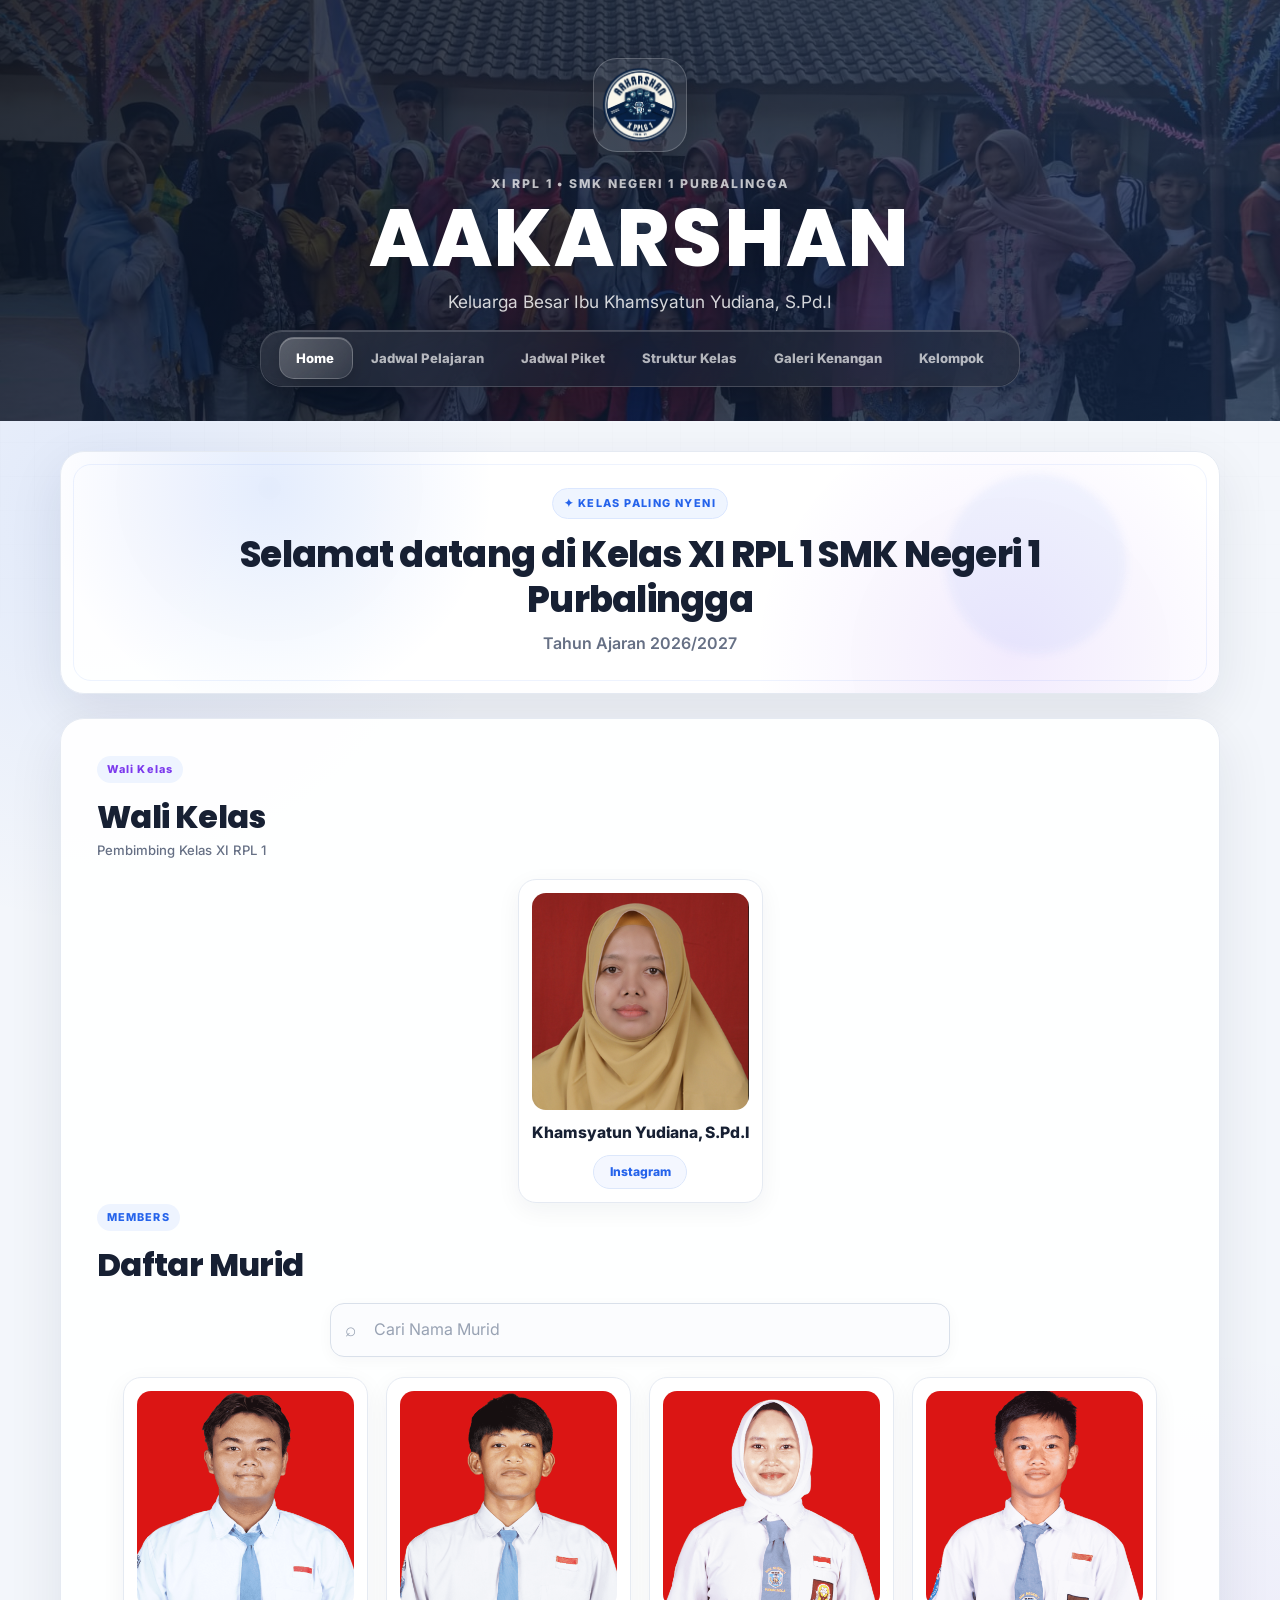
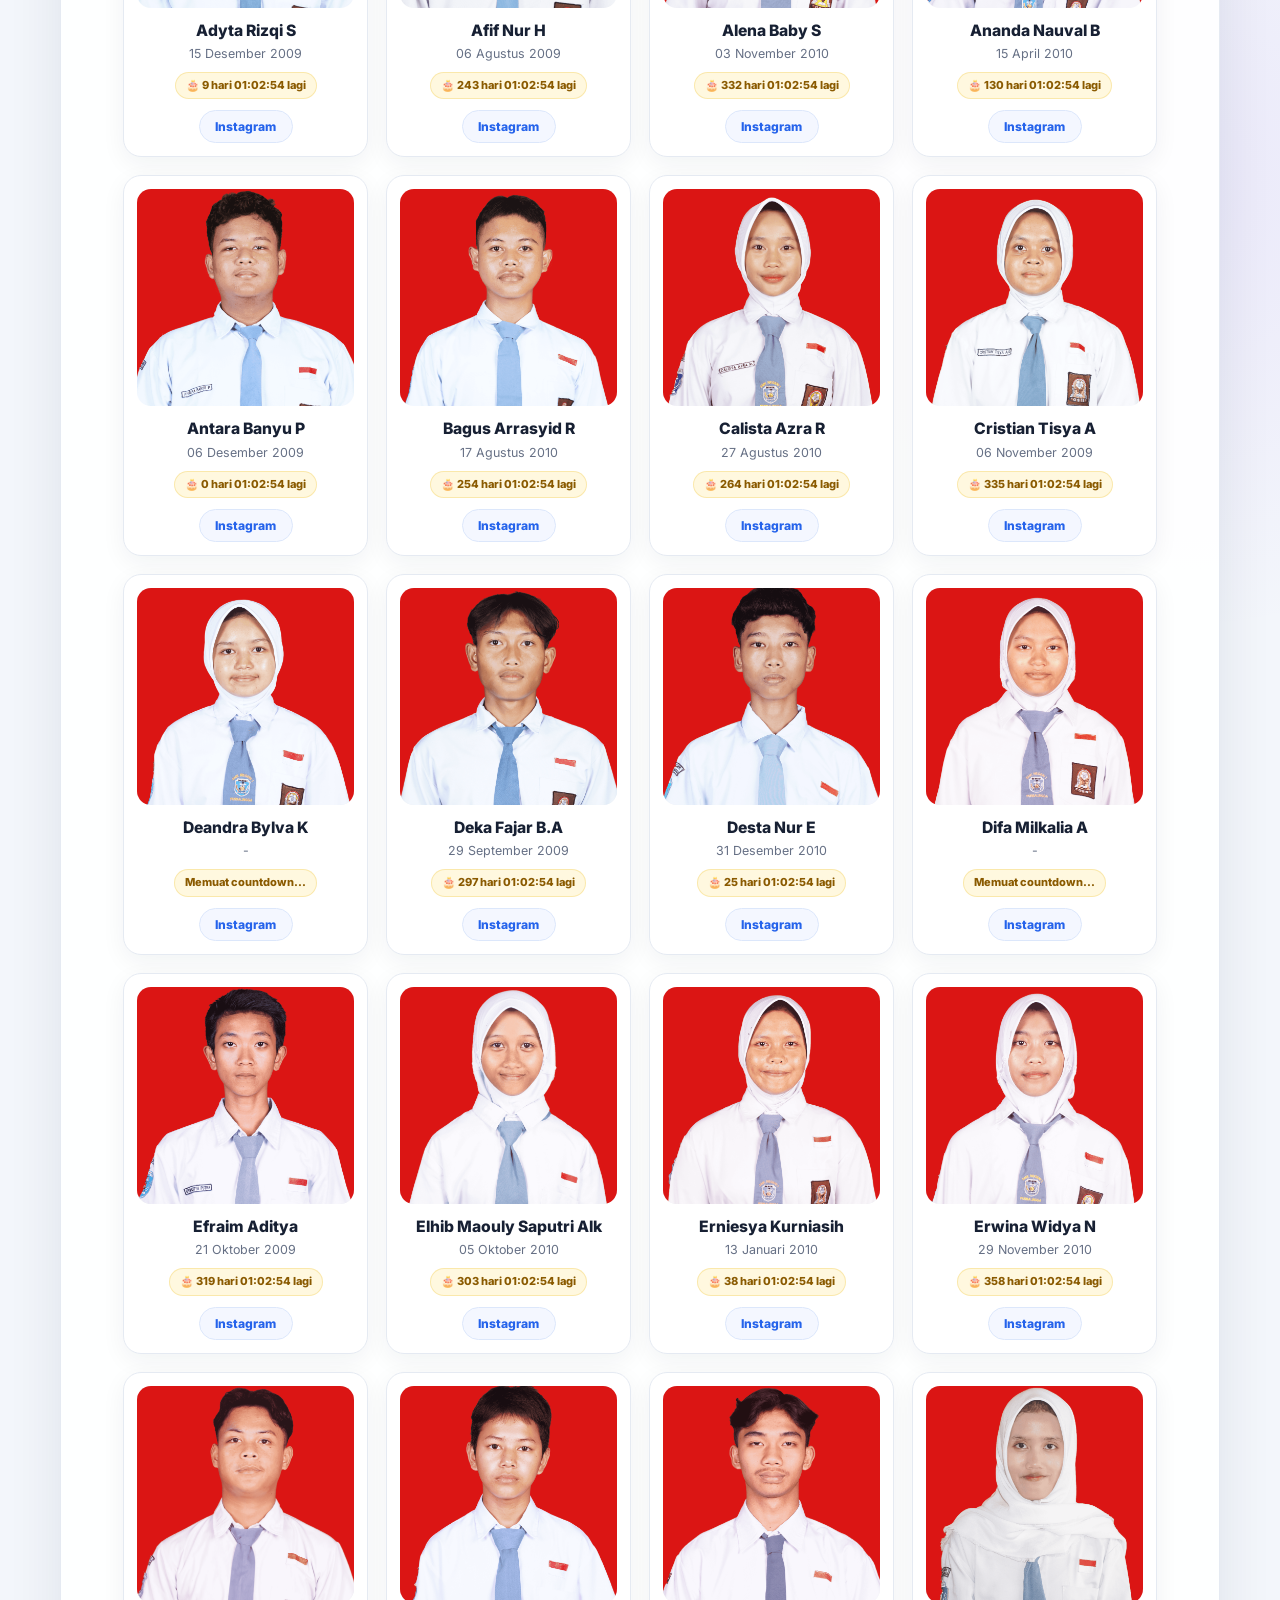
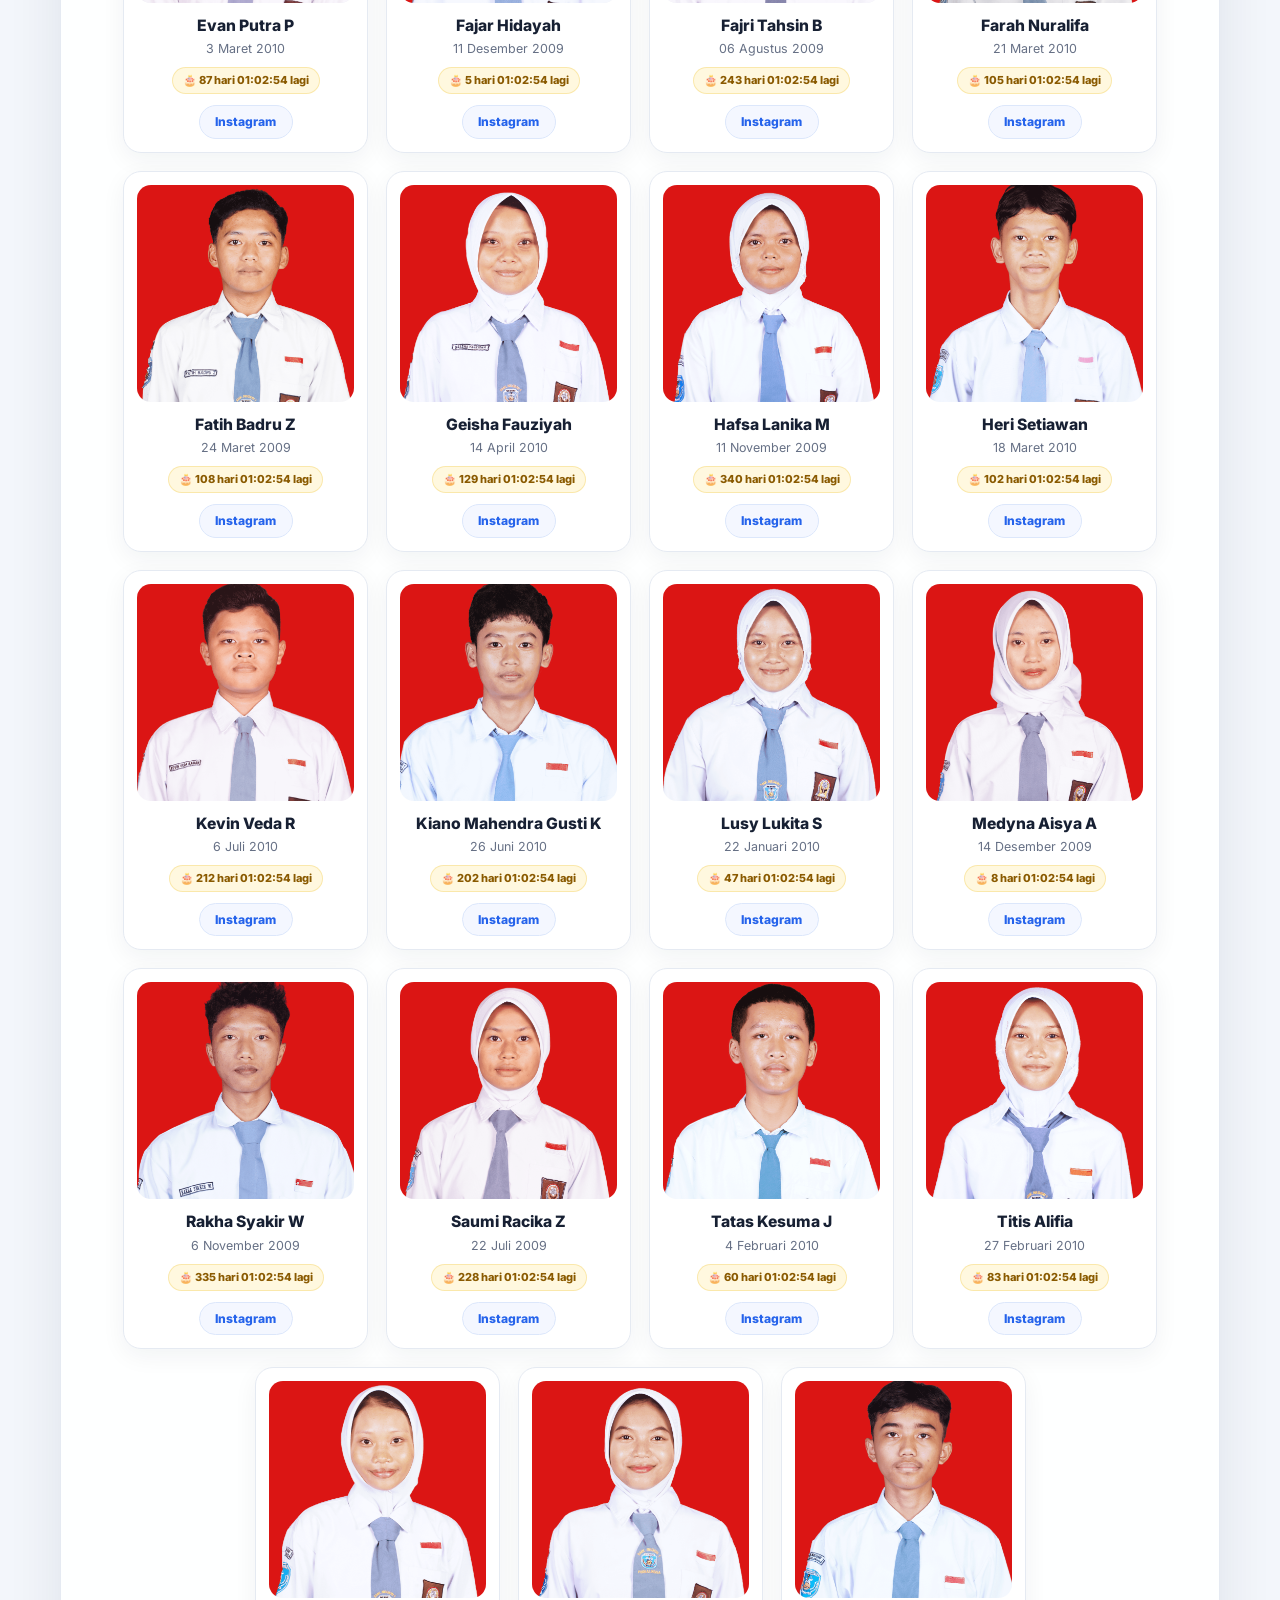
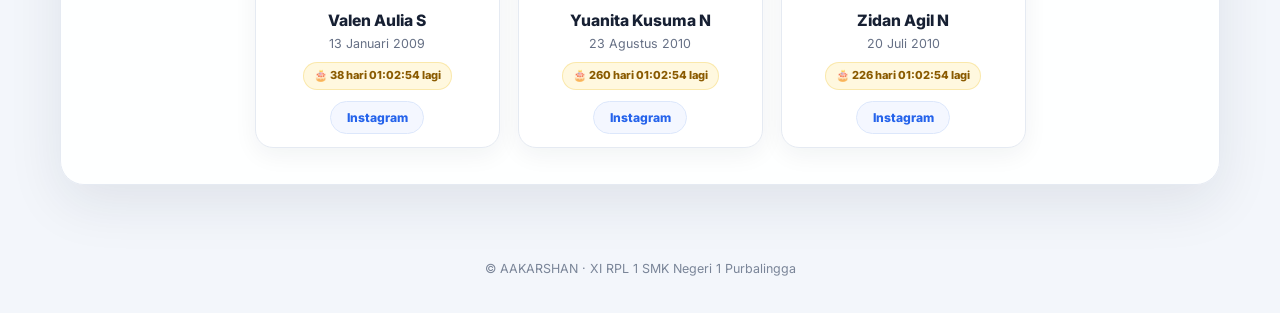
==== index.html @ cda0ee35 "fix bug + foto wali" ====
<!DOCTYPE html>
<html lang="id">

<head>
  <meta charset="UTF-8">
  <meta name="viewport" content="width=device-width, initial-scale=1.0">

  <title>Keluarga Besar — AAKARSHAN XI RPL 1</title>

  <link rel="icon" type="image/png" href="images/pplg1.png">

  <link rel="preconnect" href="https://fonts.googleapis.com">
  <link rel="preconnect" href="https://fonts.gstatic.com" crossorigin>

  <link
    href="https://fonts.googleapis.com/css2?family=Poppins:wght@600;700;800&family=Inter:wght@400;500;600;700&display=swap"
    rel="stylesheet">

  <link rel="stylesheet" href="style.css">
</head>


<body>

  <!-- =====================================================
       HERO
  ====================================================== -->

  <header class="hero">

    <img
      src="images/pplg1.png"
      alt="Logo Kelas"
      class="hero-logo"
    >

    <p class="eyebrow">
      XI RPL 1 • SMK Negeri 1 Purbalingga
    </p>

    <h1 class="hero-title">
      AAKARSHAN
    </h1>

    <p class="hero-headline">
      Keluarga Besar Ibu Khamsyatun Yudiana, S.Pd.I
    </p>


    <!-- NAVBAR -->

    <nav class="navbar" aria-label="Navigasi utama">

      <ul>

        <li>
          <a class="active" href="index.html">
            Home
          </a>
        </li>

        <li>
          <a href="jadwal.html">
            Jadwal Pelajaran
          </a>
        </li>

        <li>
          <a href="piket.html">
            Jadwal Piket
          </a>
        </li>

        <li>
          <a href="struktur.html">
            Struktur Kelas
          </a>
        </li>

        <li>
          <a href="galeri.html">
            Galeri Kenangan
          </a>
        </li>

        <li>
          <a href="kelompok.html">Kelompok</a>
        </li>

      </ul>

    </nav>

  </header>



  <!-- =====================================================
       MAIN
  ====================================================== -->

  <main>


    <!-- ===================================================
         HOME
    ==================================================== -->

    <section
      class="box home-box"
      id="Home"
    >

      <div
        class="home-glow"
        aria-hidden="true"
      ></div>

      <div class="home-content">

        <span class="home-kicker">
          ✦ KELAS PALING NYENI
        </span>

        <h2>
          Selamat datang di Kelas XI RPL 1
          SMK Negeri 1 Purbalingga
        </h2>

        <p>
          Tahun Ajaran 2026/2027
        </p>

      </div>

    </section>

    <section
      class="birthday-box"
      id="BirthdayNotification"
      aria-live="polite"
      hidden
    >

      <div
        class="birthday-icon"
        aria-hidden="true"
      >
        🎂
      </div>

      <div class="birthday-content">

        <span class="birthday-kicker">
          HARI INI ADA YANG ULANG TAHUN
        </span>

        <h2 id="birthdayTitle">
          Selamat Ulang Tahun!
        </h2>

        <p id="birthdayMessage"></p>

      </div>

      <div
        class="birthday-cards"
        id="birthdayCards"
      ></div>

    </section>

    <section
      class="box"
      id="Member"
    >


      <!-- WALI KELAS -->

      <span class="section-tag accent-purple">
        Wali Kelas
      </span>

      <div class="wali-heading">

        <h2>
          Wali Kelas
        </h2>

        <span class="wali-caption">
          Pembimbing Kelas XI RPL 1
        </span>

      </div>


      <div class="card-container">

        <div class="card">

          <img
            alt="Wali Kelas"
            src="images/buatun2.png"
          >

          <h3>
            Khamsyatun Yudiana, S.Pd.I
          </h3>

          <a
            href="https://instagram.com/restu_afriwh"
            target="_blank"
          >
            Instagram
          </a>

        </div>

      </div>

      <div class="students-heading">

        <span class="section-tag accent-blue">
          MEMBERS
        </span>

        <h2>
          Daftar Murid
        </h2>

      </div>

      <div class="search-box">

        <input
          id="searchInput"
          onkeyup="searchSiswa()"
          placeholder="Cari Nama Murid"
          type="text"
        >

      </div>

      <div class="card-container">


        <div class="card">

          <img
            alt="Adyta"
            src="images/adit.png"
          >

          <h3>
            Adyta Rizqi S
          </h3>

          <p>
            15 Desember 2009
          </p>

          <div
            class="birthday-countdown"
            data-birthday="15 Desember 2009"
          >
            Memuat countdown...
          </div>

          <a
            href="https://instagram.com/dit_zx7"
            target="_blank"
          >
            Instagram
          </a>

        </div>



        <!-- DATA MURID LAINNYA -->

        <div class="card">

          <img
            alt="Afif"
            src="images/afif.png"
          >

          <h3>
            Afif Nur H
          </h3>

          <p>
            06 Agustus 2009
          </p>

          <div
            class="birthday-countdown"
            data-birthday="06 Agustus 2009"
          >
            Memuat countdown...
          </div>

          <a
            href="https://instagram.com/susukocokrasaacokelatt_"
            target="_blank"
          >
            Instagram
          </a>

        </div>



        <div class="card">

          <img
            alt="Alena"
            src="images/alena.png"
          >

          <h3>
            Alena Baby S
          </h3>

          <p>
            03 November 2010
          </p>

          <div
            class="birthday-countdown"
            data-birthday="03 November 2010"
          >
            Memuat countdown...
          </div>

          <a
            href="https://www.instagram.com/alenays__"
            target="_blank"
          >
            Instagram
          </a>

        </div>



        <div class="card">

          <img
            alt="Naufal"
            src="images/ananda.png"
          >

          <h3>
            Ananda Nauval B
          </h3>

          <p>
            15 April 2010
          </p>

          <div
            class="birthday-countdown"
            data-birthday="15 April 2010"
          >
            Memuat countdown...
          </div>

          <a
            href="https://www.instagram.com/defghi_qn"
            target="_blank"
          >
            Instagram
          </a>

        </div>



        <div class="card">

          <img
            alt="Antara"
            src="images/antara.png"
          >

          <h3>
            Antara Banyu P
          </h3>

          <p>
            06 Desember 2009
          </p>

          <div
            class="birthday-countdown"
            data-birthday="06 Desember 2009"
          >
            Memuat countdown...
          </div>

          <a
            href="https://instagram.com/cksqeu"
            target="_blank"
          >
            Instagram
          </a>

        </div>



        <div class="card">

          <img
            alt="Bagus"
            src="images/bagus.png"
          >

          <h3>
            Bagus Arrasyid R
          </h3>

          <p>
            17 Agustus 2010
          </p>

          <div
            class="birthday-countdown"
            data-birthday="17 Agustus 2010"
          >
            Memuat countdown...
          </div>

          <a
            href="https://instagram.com/rdva_yx"
            target="_blank"
          >
            Instagram
          </a>

        </div>



        <div class="card">

          <img
            alt="Calista"
            src="images/calista.png"
          >

          <h3>
            Calista Azra R
          </h3>

          <p>
            27 Agustus 2010
          </p>

          <div
            class="birthday-countdown"
            data-birthday="27 Agustus 2010"
          >
            Memuat countdown...
          </div>

          <a
            href="https://instagram.com/clszraa"
            target="_blank"
          >
            Instagram
          </a>

        </div>



        <div class="card">

          <img
            alt="Tisya"
            src="images/tisya.png"
          >

          <h3>
            Cristian Tisya A
          </h3>

          <p>
            06 November 2009
          </p>

          <div
            class="birthday-countdown"
            data-birthday="06 November 2009"
          >
            Memuat countdown...
          </div>

          <a
            href="https://instagram.com/cristiantisyaandriani"
            target="_blank"
          >
            Instagram
          </a>

        </div>



        <div class="card">

          <img
            alt="Bylva"
            src="images/bylva.png"
          >

          <h3>
            Deandra Bylva K
          </h3>

          <p>
            -
          </p>

          <div
            class="birthday-countdown"
            data-birthday="-"
          >
            Memuat countdown...
          </div>

          <a
            href="https://instagram.com/0501_dumpp"
            target="_blank"
          >
            Instagram
          </a>

        </div>



        <div class="card">

          <img
            alt="Deka"
            src="images/deka.png"
          >

          <h3>
            Deka Fajar B.A
          </h3>

          <p>
            29 September 2009
          </p>

          <div
            class="birthday-countdown"
            data-birthday="29 September 2009"
          >
            Memuat countdown...
          </div>

          <a
            href="https://instagram.com/fadekaa0"
            target="_blank"
          >
            Instagram
          </a>

        </div>



        <div class="card">

          <img
            alt="Desta"
            src="images/desta.png"
          >

          <h3>
            Desta Nur E
          </h3>

          <p>
            31 Desember 2010
          </p>

          <div
            class="birthday-countdown"
            data-birthday="31 Desember 2010"
          >
            Memuat countdown...
          </div>

          <a
            href="https://instagram.com/des_suka_mu"
            target="_blank"
          >
            Instagram
          </a>

        </div>



        <div class="card">

          <img
            alt="Difa"
            src="images/difa.png"
          >

          <h3>
            Difa Milkalia A
          </h3>

          <p>
            -
          </p>

          <div
            class="birthday-countdown"
            data-birthday="-"
          >
            Memuat countdown...
          </div>

          <a
            href="https://instagram.com/dipaa_milka.docx"
            target="_blank"
          >
            Instagram
          </a>

        </div>



        <div class="card">

          <img
            alt="Efraim"
            src="images/efra.png"
          >

          <h3>
            Efraim Aditya
          </h3>

          <p>
            21 Oktober 2009
          </p>

          <div
            class="birthday-countdown"
            data-birthday="21 Oktober 2009"
          >
            Memuat countdown...
          </div>

          <a
            href="https://instagram.com/efraaimm7"
            target="_blank"
          >
            Instagram
          </a>

        </div>



        <div class="card">

          <img
            alt="Elhib"
            src="images/elhib.png"
          >

          <h3>
            Elhib Maouly Saputri Alk
          </h3>

          <p>
            05 Oktober 2010
          </p>

          <div
            class="birthday-countdown"
            data-birthday="05 Oktober 2010"
          >
            Memuat countdown...
          </div>

          <a
            href="https://instagram.com/nighttr3vde"
            target="_blank"
          >
            Instagram
          </a>

        </div>



        <div class="card">

          <img
            alt="Erniesya"
            src="images/erni.png"
          >

          <h3>
            Erniesya Kurniasih
          </h3>

          <p>
            13 Januari 2010
          </p>

          <div
            class="birthday-countdown"
            data-birthday="13 Januari 2010"
          >
            Memuat countdown...
          </div>

          <a
            href="https://instagram.com/ernsaaaa"
            target="_blank"
          >
            Instagram
          </a>

        </div>



        <div class="card">

          <img
            alt="Erwina"
            src="images/erwina.png"
          >

          <h3>
            Erwina Widya N
          </h3>

          <p>
            29 November 2010
          </p>

          <div
            class="birthday-countdown"
            data-birthday="29 November 2010"
          >
            Memuat countdown...
          </div>

          <a
            href="https://instagram.com/ewna_nrw"
            target="_blank"
          >
            Instagram
          </a>

        </div>



        <div class="card">

          <img
            alt="Evan"
            src="images/evan.png"
          >

          <h3>
            Evan Putra P
          </h3>

          <p>
            3 Maret 2010
          </p>

          <div
            class="birthday-countdown"
            data-birthday="3 Maret 2010"
          >
            Memuat countdown...
          </div>

          <a
            href="https://instagram.com/_evannputra"
            target="_blank"
          >
            Instagram
          </a>

        </div>



        <div class="card">

          <img
            alt="Fajar"
            src="images/fajar.png"
          >

          <h3>
            Fajar Hidayah
          </h3>

          <p>
            11 Desember 2009
          </p>

          <div
            class="birthday-countdown"
            data-birthday="11 Desember 2009"
          >
            Memuat countdown...
          </div>

          <a
            href="https://instagram.com/fajar_hidayah01"
            target="_blank"
          >
            Instagram
          </a>

        </div>



        <div class="card">

          <img
            alt="Fajri"
            src="images/fajri.png"
          >

          <h3>
            Fajri Tahsin B
          </h3>

          <p>
            06 Agustus 2009
          </p>

          <div
            class="birthday-countdown"
            data-birthday="06 Agustus 2009"
          >
            Memuat countdown...
          </div>

          <a
            href="https://instagram.com/ppaajjrii"
            target="_blank"
          >
            Instagram
          </a>

        </div>



        <div class="card">

          <img
            alt="Farah"
            src="images/farah.png"
          >

          <h3>
            Farah Nuralifa
          </h3>

          <p>
            21 Maret 2010
          </p>

          <div
            class="birthday-countdown"
            data-birthday="21 Maret 2010"
          >
            Memuat countdown...
          </div>

          <a
            href="https://instagram.com/lielyf.css"
            target="_blank"
          >
            Instagram
          </a>

        </div>



        <div class="card">

          <img
            alt="Fatih"
            src="images/fatih.png"
          >

          <h3>
            Fatih Badru Z
          </h3>

          <p>
            24 Maret 2009
          </p>

          <div
            class="birthday-countdown"
            data-birthday="24 Maret 2009"
          >
            Memuat countdown...
          </div>

          <a
            href="https://instagram.com/_fthbzz"
            target="_blank"
          >
            Instagram
          </a>

        </div>



        <div class="card">

          <img
            alt="Geisha"
            src="images/geisha.png"
          >

          <h3>
            Geisha Fauziyah
          </h3>

          <p>
            14 April 2010
          </p>

          <div
            class="birthday-countdown"
            data-birthday="14 April 2010"
          >
            Memuat countdown...
          </div>

          <a
            href="https://instagram.com/gsfh_1"
            target="_blank"
          >
            Instagram
          </a>

        </div>



        <div class="card">

          <img
            alt="Hafsa"
            src="images/hafsa.png"
          >

          <h3>
            Hafsa Lanika M
          </h3>

          <p>
            11 November 2009
          </p>

          <div
            class="birthday-countdown"
            data-birthday="11 November 2009"
          >
            Memuat countdown...
          </div>

          <a
            href="https://instagram.com/hfs.lm"
            target="_blank"
          >
            Instagram
          </a>

        </div>



        <div class="card">

          <img
            alt="Heri"
            src="images/heri.png"
          >

          <h3>
            Heri Setiawan
          </h3>

          <p>
            18 Maret 2010
          </p>

          <div
            class="birthday-countdown"
            data-birthday="18 Maret 2010"
          >
            Memuat countdown...
          </div>

          <a
            href="https://instagram.com/heriistiawannn"
            target="_blank"
          >
            Instagram
          </a>

        </div>



        <div class="card">

          <img
            alt="Kevin"
            src="images/kevin.png"
          >

          <h3>
            Kevin Veda R
          </h3>

          <p>
            6 Juli 2010
          </p>

          <div
            class="birthday-countdown"
            data-birthday="6 Juli 2010"
          >
            Memuat countdown...
          </div>

          <a
            href="https://instagram.com/agk_alamak"
            target="_blank"
          >
            Instagram
          </a>

        </div>



        <div class="card">

          <img
            alt="Kiano"
            src="images/kiano.png"
          >

          <h3>
            Kiano Mahendra Gusti K
          </h3>

          <p>
            26 Juni 2010
          </p>

          <div
            class="birthday-countdown"
            data-birthday="26 Juni 2010"
          >
            Memuat countdown...
          </div>

          <a
            href="https://instagram.com/kianomhndra_"
            target="_blank"
          >
            Instagram
          </a>

        </div>



        <div class="card">

          <img
            alt="Lusy"
            src="images/lusy.png"
          >

          <h3>
            Lusy Lukita S
          </h3>

          <p>
            22 Januari 2010
          </p>

          <div
            class="birthday-countdown"
            data-birthday="22 Januari 2010"
          >
            Memuat countdown...
          </div>

          <a
            href="https://instagram.com/jallyyysb"
            target="_blank"
          >
            Instagram
          </a>

        </div>



        <div class="card">

          <img
            alt="dyna"
            src="images/dyna.png"
          >

          <h3>
            Medyna Aisya A
          </h3>

          <p>
            14 Desember 2009
          </p>

          <div
            class="birthday-countdown"
            data-birthday="14 Desember 2009"
          >
            Memuat countdown...
          </div>

          <a
            href="https://instagram.com/jdyesya"
            target="_blank"
          >
            Instagram
          </a>

        </div>



        <div class="card">

          <img
            alt="rakha"
            src="images/rakha.png"
          >

          <h3>
            Rakha Syakir W
          </h3>

          <p>
            6 November 2009
          </p>

          <div
            class="birthday-countdown"
            data-birthday="6 November 2009"
          >
            Memuat countdown...
          </div>

          <a
            href="https://instagram.com/rkhaexc_"
            target="_blank"
          >
            Instagram
          </a>

        </div>



        <div class="card">

          <img
            alt="saumi"
            src="images/saumi.png"
          >

          <h3>
            Saumi Racika Z
          </h3>

          <p>
            22 Juli 2009
          </p>

          <div
            class="birthday-countdown"
            data-birthday="22 Juli 2009"
          >
            Memuat countdown...
          </div>

          <a
            href="https://instagram.com/cikkk_zzz"
            target="_blank"
          >
            Instagram
          </a>

        </div>



        <div class="card">

          <img
            alt="tatas"
            src="images/tatas.png"
          >

          <h3>
            Tatas Kesuma J
          </h3>

          <p>
            4 Februari 2010
          </p>

          <div
            class="birthday-countdown"
            data-birthday="4 Februari 2010"
          >
            Memuat countdown...
          </div>

          <a
            href="https://instagram.com/4taaa._"
            target="_blank"
          >
            Instagram
          </a>

        </div>



        <div class="card">

          <img
            alt="titis"
            src="images/titis.png"
          >

          <h3>
            Titis Alifia
          </h3>

          <p>
            27 Februari 2010
          </p>

          <div
            class="birthday-countdown"
            data-birthday="27 Februari 2010"
          >
            Memuat countdown...
          </div>

          <a
            href="https://instagram.com/t__twiss"
            target="_blank"
          >
            Instagram
          </a>

        </div>



        <div class="card">

          <img
            alt="valen"
            src="images/valen.png"
          >

          <h3>
            Valen Aulia S
          </h3>

          <p>
            13 Januari 2009
          </p>

          <div
            class="birthday-countdown"
            data-birthday="13 Januari 2009"
          >
            Memuat countdown...
          </div>

          <a
            href="https://instagram.com/_hynpoctonuy$"
            target="_blank"
          >
            Instagram
          </a>

        </div>



        <div class="card">

          <img
            alt="yuanita"
            src="images/yuanita.png"
          >

          <h3>
            Yuanita Kusuma N
          </h3>

          <p>
            23 Agustus 2010
          </p>

          <div
            class="birthday-countdown"
            data-birthday="23 Agustus 2010"
          >
            Memuat countdown...
          </div>

          <a
            href="https://instagram.com/ni_taaaaaaa"
            target="_blank"
          >
            Instagram
          </a>

        </div>



        <div class="card">

          <img
            alt="zidan"
            src="images/zidan.png"
          >

          <h3>
            Zidan Agil N
          </h3>

          <p>
            20 Juli 2010
          </p>

          <div
            class="birthday-countdown"
            data-birthday="20 Juli 2010"
          >
            Memuat countdown...
          </div>

          <a
            href="https://instagram.com/danzz_x999"
            target="_blank"
          >
            Instagram
          </a>

        </div>

      </div>

    </section>

    <div
      class="birthday-popup"
      id="BirthdayPopup"
      hidden
      aria-hidden="true"
    >

      <div
        class="birthday-popup-backdrop"
        data-birthday-close
      ></div>

      <div
        class="birthday-popup-card"
        role="dialog"
        aria-modal="true"
        aria-labelledby="birthdayPopupTitle"
      >

        <button
          class="birthday-popup-close"
          type="button"
          aria-label="Tutup"
          data-birthday-close
        >
          ×
        </button>

        <div
          class="birthday-popup-confetti"
          aria-hidden="true"
        >
          🎉 🎂 🎈
        </div>

        <div class="birthday-popup-photo-wrap">

          <img
            id="birthdayPopupPhoto"
            src=""
            alt="Foto siswa yang ulang tahun"
          >

        </div>

        <span class="birthday-popup-label">
          🎂 BIRTHDAY TODAY
        </span>

        <h2 id="birthdayPopupTitle">
          Selamat Ulang Tahun!
        </h2>

        <p id="birthdayPopupDate"></p>

        <p class="birthday-popup-message">
          Semoga panjang umur, sehat selalu,
          semakin sukses, dan semua cita-citanya
          tercapai! ✨
        </p>

      </div>

    </div>

    <script src="script.js"></script>

  </main>

  <footer>

    &copy; AAKARSHAN · XI RPL 1
    SMK Negeri 1 Purbalingga

  </footer>

</body>

</html>
---- style.css ----
/* =========================================================
   AAKARSHAN XI RPL 1 — PROFESSIONAL REDESIGN
   Data/content is preserved; this stylesheet focuses on UI.
   ========================================================= */

@import url('https://fonts.googleapis.com/css2?family=Inter:wght@400;500;600;700;800&family=Poppins:wght@600;700;800&display=swap');

:root {
  --bg: #f3f6fb;
  --surface: rgba(255, 255, 255, 0.92);
  --surface-solid: #ffffff;
  --ink: #172033;
  --muted: #667085;
  --line: #e5eaf2;
  --primary: #2563eb;
  --primary-dark: #173b8f;
  --purple: #7c3aed;
  --shadow: 0 18px 55px rgba(23, 32, 51, 0.09);
  --shadow-hover: 0 24px 65px rgba(23, 32, 51, 0.15);
  --radius-lg: 24px;
  --radius-md: 18px;
}

* {
  box-sizing: border-box;
  margin: 0;
  padding: 0;
}

html {
  scroll-behavior: smooth;
  scroll-padding-top: 100px;
}

body {
  min-height: 100vh;
  font-family: Inter, Arial, sans-serif;
  color: var(--ink);
  line-height: 1.6;
  background:
    radial-gradient(circle at 8% 10%, rgba(37, 99, 235, 0.09), transparent 26rem),
    radial-gradient(circle at 92% 35%, rgba(124, 58, 237, 0.07), transparent 28rem),
    var(--bg);
  transition: opacity 0.25s ease, transform 0.25s ease;
}

body::before {
  content: "";
  position: fixed;
  inset: 0;
  z-index: -1;
  pointer-events: none;
  background-image:
    linear-gradient(rgba(23, 32, 51, 0.025) 1px, transparent 1px),
    linear-gradient(90deg, rgba(23, 32, 51, 0.025) 1px, transparent 1px);
  background-size: 34px 34px;
  mask-image: linear-gradient(to bottom, black, transparent 75%);
}

a {
  text-decoration: none;
  color: inherit;
}

/* =========================================================
   HERO
   ========================================================= */

.hero {
  position: relative;
  isolation: isolate;
  overflow: hidden;
  padding: 58px 20px 34px;
  color: #fff;
  text-align: center;
  background:
    linear-gradient(
      135deg,
      rgba(7, 14, 28, 0.82),
      rgba(23, 43, 77, 0.68)
    ),
    url("images/bareng.jpeg") center center / cover no-repeat;
  background-attachment: scroll;
}

.hero::before,
.hero::after {
  content: "";
  position: absolute;
  border-radius: 50%;
  pointer-events: none;
  filter: blur(2px);
}

.hero::before {
  width: 320px;
  height: 320px;
  right: -120px;
  top: -180px;
  border: 1px solid rgba(255, 255, 255, 0.14);
  box-shadow: 0 0 0 45px rgba(255,255,255,0.025), 0 0 0 90px rgba(255,255,255,0.015);
}

.hero::after {
  width: 190px;
  height: 190px;
  left: -80px;
  bottom: -110px;
  background: rgba(96, 165, 250, 0.06);
  box-shadow: 0 0 80px rgba(96, 165, 250, 0.10);
}

.hero-logo {
  position: relative;
  z-index: 1;
  width: 94px;
  height: 94px;
  object-fit: contain;
  margin-bottom: 14px;
  border: 1px solid rgba(255,255,255,0.20);
  border-radius: 24px;
  background: rgba(255,255,255,0.08);
  box-shadow: 0 18px 45px rgba(0,0,0,0.25);
}

.eyebrow {
  position: relative;
  z-index: 1;
  margin-bottom: 3px;
  font-size: 0.76rem;
  font-weight: 800;
  letter-spacing: 0.16em;
  text-transform: uppercase;
  color: rgba(255,255,255,0.72);
}

.hero-title {
  position: relative;
  z-index: 1;
  margin: 0;
  font: 800 clamp(2.5rem, 7vw, 5rem)/1.05 Poppins, Arial;
  letter-spacing: 0.03em;
  text-shadow: 0 12px 35px rgba(0,0,0,0.24);
}

.hero-headline {
  position: relative;
  z-index: 1;
  max-width: 760px;
  margin: 8px auto 0;
  font-size: clamp(0.92rem, 2vw, 1.08rem);
  color: rgba(255,255,255,0.82);
}

/* =========================================================
   NAVBAR
   ========================================================= */

.navbar {
  position: sticky;
  top: 14px;
  z-index: 50;
  width: min(760px, calc(100% - 24px));
  margin: 14px auto 0;
  padding: 7px;
  border: 1px solid rgba(255,255,255,0.22);
  border-radius: 22px;
  background: rgba(17, 24, 39, 0.72);
  backdrop-filter: blur(22px) saturate(160%);
  -webkit-backdrop-filter: blur(22px) saturate(160%);
  box-shadow:
    0 14px 40px rgba(0,0,0,0.20),
    inset 0 1px 0 rgba(255,255,255,0.16);
  overflow: hidden;
  isolation: isolate;
}

.navbar::before {
  content: "";
  position: absolute;
  inset: 0;
  z-index: -2;
  border-radius: inherit;
  background: linear-gradient(120deg,
    rgba(255,255,255,0.11),
    rgba(255,255,255,0.025) 45%,
    rgba(255,255,255,0.08));
  pointer-events: none;
}

.navbar ul {
  position: relative;
  display: flex;
  justify-content: center;
  align-items: center;
  gap: 3px;
  list-style: none;
}

.navbar a {
  position: relative;
  z-index: 3;
  display: block;
  padding: 10px 17px;
  border-radius: 16px;
  color: rgba(255,255,255,0.67);
  font-size: 0.82rem;
  font-weight: 800;
  white-space: nowrap;
  transition: color 0.25s ease, transform 0.25s ease;
}

.navbar a:hover,
.navbar a.active {
  color: #fff;
}

.navbar a:hover {
  transform: translateY(-1px);
}

.navbar ul::after {
  content: "";
  position: absolute;
  z-index: 1;
  top: 50%;
  left: var(--nav-left, 0px);
  width: var(--nav-width, 0px);
  height: 40px;
  transform: translateY(-50%);
  border: 1px solid rgba(255,255,255,0.18);
  border-radius: 15px;
  background: linear-gradient(135deg, rgba(255,255,255,0.22), rgba(255,255,255,0.07));
  box-shadow:
    0 6px 20px rgba(0,0,0,0.18),
    inset 0 1px 0 rgba(255,255,255,0.25);
  backdrop-filter: blur(12px);
  -webkit-backdrop-filter: blur(12px);
  pointer-events: none;
  transition:
    left 0.45s cubic-bezier(0.22,1,0.36,1),
    width 0.45s cubic-bezier(0.22,1,0.36,1);
}

.navbar.moving ul::after {
  filter: brightness(1.12);
}

/* =========================================================
   MAIN / BOX
   ========================================================= */

main {
  width: min(1160px, calc(100% - 32px));
  margin: 30px auto 46px;
}

.box {
  position: relative;
  overflow: hidden;
  margin-bottom: 24px;
  padding: clamp(22px, 4vw, 36px);
  border: 1px solid var(--line);
  border-radius: var(--radius-lg);
  background: var(--surface);
  box-shadow: var(--shadow);
}

.box h2 {
  margin-top: 6px;
  margin-bottom: 12px;
  font: 800 clamp(1.35rem, 3vw, 2rem)/1.25 Poppins, Arial;
  letter-spacing: -0.02em;
}

/* =========================================================
   HOME
   ========================================================= */

.home-box {
  min-height: 235px;
  display: flex;
  align-items: center;
  justify-content: center;
  text-align: center;
  background:
    radial-gradient(circle at 18% 15%, rgba(37,99,235,0.12), transparent 14rem),
    radial-gradient(circle at 82% 85%, rgba(124,58,237,0.10), transparent 16rem),
    rgba(255,255,255,0.95);
}

.home-box::before {
  content: "";
  position: absolute;
  inset: 12px;
  border: 1px solid rgba(37,99,235,0.08);
  border-radius: 18px;
  pointer-events: none;
}

.home-content {
  position: relative;
  z-index: 2;
  max-width: 820px;
}

.home-kicker {
  display: inline-flex;
  align-items: center;
  justify-content: center;
  margin-bottom: 13px;
  padding: 6px 11px;
  border: 1px solid #dbe7ff;
  border-radius: 999px;
  background: #eff5ff;
  color: var(--primary);
  font-size: 0.68rem;
  font-weight: 800;
  letter-spacing: 0.13em;
}

.home-box h2 {
  max-width: 850px;
  margin: 0 auto 9px;
  font-size: clamp(1.45rem, 3.2vw, 2.25rem);
}

.home-box p {
  color: var(--muted);
  font-weight: 600;
}

.home-glow {
  position: absolute;
  width: 180px;
  height: 180px;
  right: 8%;
  top: 22px;
  border-radius: 50%;
  background: rgba(37,99,235,0.06);
  filter: blur(4px);
}

/* =========================================================
   SECTION LABELS
   ========================================================= */

.section-note,
.section-footnote {
  display: block;
  margin-top: 6px;
  margin-bottom: 18px;
  color: var(--muted);
}

.section-footnote {
  margin-top: 20px;
  margin-bottom: 0;
}

.section-tag {
  display: inline-flex;
  width: fit-content;
  align-items: center;
  margin-bottom: 8px;
  padding: 5px 10px;
  border-radius: 999px;
  background: #eef4ff;
  font-size: 0.68rem;
  font-weight: 800;
  letter-spacing: 0.10em;
}

.accent-blue { color: #2563eb; }
.accent-purple { color: #7c3aed; }
.accent-green { color: #16a34a; }
.accent-orange { color: #ea580c; }
.accent-pink { color: #db2777; }

.wali-heading,
.students-heading {
  margin-bottom: 18px;
}

.wali-heading h2,
.students-heading h2 {
  margin-bottom: 0;
}

.wali-caption {
  display: block;
  margin-top: 3px;
  color: var(--muted);
  font-size: 0.82rem;
  font-weight: 500;
}

/* =========================================================
   CARDS / MEMBERS
   ========================================================= */

.card-container {
  display: flex;
  justify-content: center;
  align-items: stretch;
  flex-wrap: wrap;
  gap: 18px;
}

.card {
  position: relative;
  flex: 0 1 245px;
  width: 245px;
  padding: 13px;
  overflow: hidden;
  border: 1px solid var(--line);
  border-radius: var(--radius-md);
  background: var(--surface-solid);
  text-align: center;
  box-shadow: 0 7px 24px rgba(23,32,51,0.055);
  transition:
    transform 0.28s ease,
    box-shadow 0.28s ease,
    border-color 0.28s ease;
}

.card::before {
  content: "";
  position: absolute;
  left: 18px;
  right: 18px;
  top: 0;
  height: 3px;
  border-radius: 0 0 99px 99px;
  background: linear-gradient(90deg, #2563eb, #7c3aed);
  opacity: 0;
  transition: opacity 0.28s ease;
}

.card:hover {
  transform: translateY(-7px);
  border-color: #d7e1f1;
  box-shadow: var(--shadow-hover);
}

.card:hover::before {
  opacity: 1;
}

.card img {
  display: block;
  width: 100%;
  aspect-ratio: 1 / 1;
  object-fit: cover;
  border-radius: 14px;
  margin-bottom: 12px;
  background: #eef1f5;
  transition: transform 0.35s ease, filter 0.35s ease;
}

.card:hover img {
  transform: scale(1.025);
}

.card h3 {
  margin-bottom: 3px;
  font-size: 0.98rem;
  font-weight: 800;
  line-height: 1.35;
}

.card p {
  color: var(--muted);
  font-size: 0.78rem;
}

.card a {
  display: inline-flex;
  align-items: center;
  justify-content: center;
  min-width: 94px;
  margin-top: 9px;
  padding: 6px 10px;
  border: 1px solid #dce7fb;
  border-radius: 999px;
  background: #f4f7ff;
  color: #2563eb;
  font-size: 0.76rem;
  font-weight: 800;
  transition: background 0.25s ease, color 0.25s ease, transform 0.25s ease;
}

.card a:hover {
  color: #fff;
  background: #2563eb;
  transform: translateY(-1px);
}

/* Wali Kelas: one prominent centered card */
.box#Member > .card-container:first-of-type {
  margin-bottom: 22px;
}

.box#Member > .card-container:first-of-type .card {
  display: flex;
  flex-direction: column;
  align-items: center;
  flex-basis: 300px;
  width: min(100%, 300px);
  padding: 18px;
  border-color: #ddd6fe;
  background:
    radial-gradient(circle at 50% 0%, rgba(124,58,237,0.10), transparent 11rem),
    #fff;
  box-shadow: 0 14px 38px rgba(124,58,237,0.10);
}

.box#Member > .card-container:first-of-type .card::before {
  opacity: 1;
  background: linear-gradient(90deg, #7c3aed, #2563eb);
}

.box#Member > .card-container:first-of-type .card img {
  display: block;
  width: min(100%, 260px);
  height: 260px;
  aspect-ratio: 1 / 1;
  object-fit: cover;
  object-position: center top;
  margin: 0 auto 16px;
  padding: 4px;
  border-radius: 18px;
  background: #f1f5f9;
  box-shadow: 0 8px 25px rgba(23,32,51,0.08);
}

.box#Member > .card-container:first-of-type .card h3 {
  font-size: 1.08rem;
}

/* =========================================================
   SEARCH
   ========================================================= */

.search-box {
  position: relative;
  max-width: 620px;
  margin: 0 auto 20px;
}

.search-box::before {
  content: "⌕";
  position: absolute;
  left: 15px;
  top: 50%;
  z-index: 2;
  transform: translateY(-52%);
  color: #98a2b3;
  font-size: 1.2rem;
  pointer-events: none;
}

.search-box input {
  width: 100%;
  padding: 13px 15px 13px 43px;
  border: 1px solid #d9e0ea;
  border-radius: 14px;
  outline: none;
  background: #fbfcfe;
  color: var(--ink);
  font: inherit;
  box-shadow: 0 4px 15px rgba(23,32,51,0.035);
  transition: border-color 0.25s ease, box-shadow 0.25s ease, background 0.25s ease;
}

.search-box input::placeholder {
  color: #98a2b3;
}

.search-box input:focus {
  border-color: #8bb0ff;
  background: #fff;
  box-shadow: 0 0 0 4px rgba(37,99,235,0.10);
}

/* =========================================================
   OTHER PAGES — schedule / piket / structure
   ========================================================= */

.schedule-grid,
.piket-grid,
.struktur-grid {
  display: grid;
  gap: 18px;
}

.schedule-grid {
  display: flex;
  justify-content: center;
  align-items: stretch;
  flex-wrap: wrap;
  gap: 18px;
}

.day-card,
.piket-card,
.struktur-card {
  flex: 1 1 460px;
  max-width: 540px;
  border: 1px solid var(--line);
  border-radius: var(--radius-md);
  padding: 19px;
  background: rgba(251,252,254,0.94);
  box-shadow: 0 6px 22px rgba(23,32,51,0.035);
  transition: transform 0.25s ease, box-shadow 0.25s ease;
}

.day-card:hover,
.piket-card:hover,
.struktur-card:hover {
  transform: translateY(-3px);
  box-shadow: 0 14px 35px rgba(23,32,51,0.08);
}

.day-title {
  margin-bottom: 11px;
  font: 800 1.08rem Poppins, Arial;
}

.lesson-list,
.piket-list {
  list-style: none;
}

.lesson-list li {
  display: grid;
  grid-template-columns: 95px 1fr;
  gap: 3px 10px;
  padding: 11px 0;
  border-bottom: 1px solid #edf0f4;
}

.lesson-list li:last-child,
.piket-list li:last-child {
  border-bottom: 0;
}

.lesson-time {
  color: var(--muted);
  font-size: 0.76rem;
  font-weight: 800;
}

.lesson-name {
  font-weight: 700;
}

.lesson-meta {
  grid-column: 2;
  color: var(--muted);
  font-size: 0.76rem;
}

.piket-grid {
  grid-template-columns: repeat(5, minmax(0, 1fr));
}

.piket-list li {
  padding: 6px 0;
  border-bottom: 1px solid #edf0f4;
}

.struktur-grid {
  grid-template-columns: repeat(3, minmax(0, 1fr));
}

.struktur-card {
  display: flex;
  flex-direction: column;
  gap: 4px;
}

.struktur-role {
  color: var(--muted);
  font-size: 0.76rem;
  font-weight: 700;
}

.struktur-name {
  font-weight: 800;
}

/* =========================================================
   BUTTONS / STATS
   ========================================================= */

.cta-group {
  display: flex;
  justify-content: center;
  flex-wrap: wrap;
  gap: 10px;
  margin-top: 22px;
}

.btn {
  display: inline-block;
  padding: 10px 16px;
  border-radius: 11px;
  font-size: 0.88rem;
  font-weight: 800;
}

.btn-primary {
  background: #fff;
  color: var(--ink);
}

.btn-outline {
  border: 1px solid rgba(255,255,255,0.25);
  color: #fff;
}

.stats-grid {
  display: grid;
  grid-template-columns: repeat(4, 1fr);
  gap: 12px;
  max-width: 900px;
  margin: 24px auto 0;
}

.stat-card {
  padding: 14px;
  border: 1px solid rgba(255,255,255,0.12);
  border-radius: 14px;
  background: rgba(255,255,255,0.07);
}

.stat-num {
  display: block;
  font: 800 1.3rem Poppins, Arial;
}

.stat-label {
  font-size: 0.75rem;
  opacity: 0.8;
}

/* =========================================================
   FOOTER / ANIMATION
   ========================================================= */

footer {
  padding: 28px 16px 34px;
  color: #7a8598;
  font-size: 0.78rem;
  text-align: center;
}

main,
.box,
.day-card,
.piket-card,
.struktur-card,
.card {
  animation: softRise 0.65s cubic-bezier(0.22,1,0.36,1) both;
}

@keyframes softRise {
  from {
    opacity: 0;
    transform: translateY(12px);
  }
  to {
    opacity: 1;
    transform: translateY(0);
  }
}

body.page-leaving {
  opacity: 0;
  transform: translateY(3px);
}

/* =========================================================
   TABLET
   ========================================================= */

@media (max-width: 900px) {
  .piket-grid {
    grid-template-columns: repeat(3, minmax(0, 1fr));
  }

  .card-container {
    justify-content: center;
  }

  .struktur-grid {
    grid-template-columns: repeat(2, minmax(0, 1fr));
  }
}

@media (min-width: 681px) and (max-width: 900px) {
  .schedule-grid {
    grid-template-columns: 1fr;
  }
}

/* =========================================================
   MOBILE
   ========================================================= */

@media (max-width: 680px) {
  .hero {
    padding: 36px 15px 28px;
  }

  .hero-logo {
    width: 74px;
    height: 74px;
    border-radius: 19px;
  }

  .hero-title {
    font-size: clamp(2.2rem, 15vw, 3.4rem);
  }

  main {
    width: calc(100% - 20px);
    margin: 22px auto 34px;
  }

  .box {
    border-radius: 18px;
    padding: 19px;
  }

  .home-box {
    min-height: 210px;
  }

  /* =========================================================
   NAVBAR
========================================================= */

.navbar {
    position: sticky;
    top: 14px;
    z-index: 50;

    width: min(760px, calc(100% - 24px));

    margin: 14px auto 0;
    padding: 7px;

    border: 1px solid rgba(255,255,255,0.22);
    border-radius: 22px;

    background: rgba(17, 24, 39, 0.72);

    backdrop-filter: blur(22px) saturate(160%);
    -webkit-backdrop-filter: blur(22px) saturate(160%);

    box-shadow:
        0 14px 40px rgba(0,0,0,0.20),
        inset 0 1px 0 rgba(255,255,255,0.16);

    overflow: hidden;
    isolation: isolate;
}


/* =========================================
   BACKGROUND NAVBAR
========================================= */

.navbar::before {
    content: "";

    position: absolute;
    inset: 0;

    z-index: -2;

    border-radius: inherit;

    background:
        linear-gradient(
            120deg,
            rgba(255,255,255,0.11),
            rgba(255,255,255,0.025) 45%,
            rgba(255,255,255,0.08)
        );

    pointer-events: none;
}


/* =========================================
   NAVBAR LIST
========================================= */

.navbar ul {
    position: relative;

    display: flex;

    justify-content: center;
    align-items: center;

    gap: 3px;

    list-style: none;

    width: 100%;
}


/* =========================================
   NAVBAR LINK
========================================= */

.navbar a {
    position: relative;

    z-index: 3;

    display: flex;

    align-items: center;
    justify-content: center;

    padding: 10px 17px;

    border-radius: 16px;

    color: rgba(255,255,255,0.67);

    font-size: 0.82rem;
    font-weight: 800;

    white-space: nowrap;

    transition:
        color 0.25s ease,
        transform 0.25s ease;
}


.navbar a:hover,
.navbar a.active {
    color: #fff;
}


.navbar a:hover {
    transform: translateY(-1px);
}


/* =========================================
   GLASS INDICATOR
========================================= */

.navbar ul::after {
    content: "";

    position: absolute;

    z-index: 1;

    top: var(--nav-top, 0px);
    left: var(--nav-left, 0px);

    width: var(--nav-width, 0px);
    height: var(--nav-height, 40px);

    transform: none;

    border: 1px solid rgba(255,255,255,0.18);

    border-radius: 15px;

    background:
        linear-gradient(
            135deg,
            rgba(255,255,255,0.22),
            rgba(255,255,255,0.07)
        );

    box-shadow:
        0 6px 20px rgba(0,0,0,0.18),
        inset 0 1px 0 rgba(255,255,255,0.25);

    backdrop-filter: blur(12px);
    -webkit-backdrop-filter: blur(12px);

    pointer-events: none;

    transition:
        left 0.45s cubic-bezier(0.22,1,0.36,1),
        top 0.45s cubic-bezier(0.22,1,0.36,1),
        width 0.45s cubic-bezier(0.22,1,0.36,1),
        height 0.45s cubic-bezier(0.22,1,0.36,1);
}


/* =========================================
   SAAT PINDAH HALAMAN
========================================= */

.navbar.moving ul::after {
    filter: brightness(1.12);
}


/* =========================================================
   NAVBAR MOBILE
========================================================= */

@media (max-width: 680px) {

    .navbar {
        top: 8px;

        width: calc(100% - 28px);

        margin: 12px auto 0;

        padding: 6px;

        border-radius: 18px;
    }


    /* =====================================
       GRID 2 x 2
    ===================================== */

    .navbar ul {
        display: grid;

        grid-template-columns:
            repeat(2, minmax(0, 1fr));

        grid-template-rows:
            repeat(2, auto);

        gap: 4px;

        width: 100%;
    }


    /* =====================================
       LIST ITEM
    ===================================== */

    .navbar li {
        width: 100%;

        min-width: 0;
    }


    /* =====================================
       LINK MOBILE
    ===================================== */

    .navbar a {
        display: flex;

        align-items: center;
        justify-content: center;

        width: 100%;

        min-height: 42px;

        padding: 8px 4px;

        border-radius: 13px;

        text-align: center;

        font-size: 0.72rem;

        line-height: 1.2;

        white-space: normal;

        word-break: normal;

        overflow-wrap: break-word;

        box-sizing: border-box;
    }


    /* =====================================
       GLASS MOBILE
    ===================================== */

    .navbar ul::after {
        height: var(--nav-height, 42px);

        border-radius: 13px;

        transition:
            left 0.35s cubic-bezier(0.22,1,0.36,1),
            top 0.35s cubic-bezier(0.22,1,0.36,1),
            width 0.35s cubic-bezier(0.22,1,0.36,1),
            height 0.35s cubic-bezier(0.22,1,0.36,1);
    }
}


/* =========================================================
   HP KECIL
========================================================= */

@media (max-width: 400px) {

    .navbar {
        width: calc(100% - 20px);

        padding: 5px;

        border-radius: 16px;
    }


    .navbar ul {
        gap: 3px;
    }


    .navbar a {
        min-height: 40px;

        padding: 7px 3px;

        font-size: 0.67rem;

        border-radius: 12px;
    }


    .navbar ul::after {
        border-radius: 12px;
    }
}

  .schedule-grid {
    display: flex;
    flex-direction: column;
    align-items: center;
  }

  .piket-grid,
  .struktur-grid {
    grid-template-columns: 1fr;
  }

  .day-card {
    width: 100%;
    max-width: 540px;
  }

  .card-container {
    justify-content: center;
  }

  .card,
  .box#Member > .card-container:first-of-type .card {
    flex: 1 1 100%;
    width: 100%;
    max-width: 330px;
  }

  .search-box {
    max-width: none;
  }

  .stats-grid {
    grid-template-columns: repeat(2, 1fr);
  }

  .lesson-list li {
    grid-template-columns: 1fr;
  }

  .lesson-meta {
    grid-column: auto;
  }

  .cta-group {
    flex-direction: column;
  }

  .btn {
    text-align: center;
  }
}

/* =========================================================
   REDUCE MOTION
   ========================================================= */

@media (prefers-reduced-motion: reduce) {
  html {
    scroll-behavior: auto;
  }

  *,
  *::before,
  *::after {
    animation: none !important;
    transition: none !important;
  }
}

/* =========================================================
   BIRTHDAY — TAMBAHAN
   Tidak mengubah styling utama website.
   ========================================================= */

.birthday-box {
  display: flex;
  align-items: center;
  gap: 18px;
  margin: 0 0 24px;
  padding: 20px 22px;
  border: 1px solid #f3d28b;
  border-radius: 22px;
  background:
    radial-gradient(circle at 8% 50%, rgba(251, 191, 36, 0.15), transparent 13rem),
    linear-gradient(135deg, #fffdf6, #fff8e7);
  box-shadow: 0 14px 38px rgba(180, 130, 30, 0.10);
  animation: birthdayPop 0.65s cubic-bezier(0.22, 1, 0.36, 1) both;
}

.birthday-box[hidden] {
  display: none !important;
}

.birthday-icon {
  flex: 0 0 58px;
  display: grid;
  place-items: center;
  width: 58px;
  height: 58px;
  border-radius: 18px;
  background: #fff;
  font-size: 1.9rem;
  box-shadow: 0 7px 20px rgba(180, 130, 30, 0.12);
}

.birthday-kicker {
  display: block;
  margin-bottom: 3px;
  color: #b7791f;
  font-size: 0.68rem;
  font-weight: 800;
  letter-spacing: 0.12em;
}

.birthday-content h2 {
  margin: 0 0 3px;
  font: 800 clamp(1.15rem, 3vw, 1.55rem)/1.3 Poppins, Arial, sans-serif;
  color: #6b4300;
}

.birthday-content p {
  color: #826a3a;
  font-size: 0.84rem;
}

/* =========================================
   STYLE BIRTHDAY TOAST NOTIFICATION
========================================= */
.birthday-toast {
  position: fixed;
  bottom: 20px;
  right: 20px;
  background-color: #fff;
  border-left: 5px solid #ff6b81;
  box-shadow: 0 4px 12px rgba(0, 0, 0, 0.15);
  padding: 15px 20px;
  border-radius: 8px;
  display: flex;
  align-items: center;
  gap: 15px;
  z-index: 9999;
  animation: slideInRight 0.5s cubic-bezier(0.25, 0.8, 0.25, 1) forwards;
}

.birthday-toast.hide {
  animation: fadeOutDown 0.3s forwards;
}

.birthday-toast-icon {
  font-size: 24px;
}

.birthday-toast div {
  display: flex;
  flex-direction: column;
}

.birthday-toast strong {
  color: #333;
  font-size: 16px;
  margin-bottom: 3px;
}

.birthday-toast span {
  color: #666;
  font-size: 14px;
}

.birthday-toast button {
  background: none;
  border: none;
  font-size: 20px;
  color: #999;
  cursor: pointer;
  margin-left: 10px;
  transition: color 0.2s;
}

.birthday-toast button:hover {
  color: #ff6b81;
}

@keyframes slideInRight {
  from {
    transform: translateX(100%);
    opacity: 0;
  }
  to {
    transform: translateX(0);
    opacity: 1;
  }
}

@keyframes fadeOutDown {
  to {
    transform: translateY(20px);
    opacity: 0;
  }
}

/* Countdown setiap siswa */
.birthday-countdown {
  display: inline-flex;
  align-items: center;
  justify-content: center;
  width: fit-content;
  max-width: 100%;
  margin: 8px auto 2px;
  padding: 6px 10px;
  border: 1px solid rgba(234, 179, 8, 0.24);
  border-radius: 999px;
  background: rgba(255, 248, 220, 0.9);
  color: #8a5a00;
  font-size: 0.69rem;
  font-weight: 800;
  line-height: 1.2;
  text-align: center;
}

.birthday-countdown.birthday-today {
  border-color: rgba(236, 72, 153, 0.3);
  background: linear-gradient(135deg, #fff0f5, #fff8df);
  color: #be185d;
  animation: birthdayPulse 1.6s ease-in-out infinite;
}

.card.birthday-today-card {
  border-color: rgba(236, 72, 153, 0.45) !important;
  box-shadow: 0 14px 36px rgba(236, 72, 153, 0.16) !important;
}

/* Popup card */
.birthday-popup {
  position: fixed;
  inset: 0;
  z-index: 99999;
  display: grid;
  place-items: center;
  padding: 20px;
  opacity: 0;
  visibility: hidden;
  pointer-events: none;
  transition: opacity 0.25s ease, visibility 0.25s ease;
}

.birthday-popup[hidden] {
  display: none !important;
}

.birthday-popup.show {
  opacity: 1;
  visibility: visible;
  pointer-events: auto;
}

.birthday-popup-backdrop {
  position: absolute;
  inset: 0;
  background: rgba(7, 12, 24, 0.62);
  backdrop-filter: blur(10px);
  -webkit-backdrop-filter: blur(10px);
}

.birthday-popup-card {
  position: relative;
  z-index: 1;
  width: min(92vw, 390px);
  padding: 28px 24px 25px;
  border: 1px solid rgba(255, 255, 255, 0.65);
  border-radius: 30px;
  background:
    radial-gradient(circle at 15% 5%, rgba(251, 191, 36, 0.18), transparent 9rem),
    radial-gradient(circle at 90% 90%, rgba(236, 72, 153, 0.12), transparent 11rem),
    rgba(255, 255, 255, 0.94);
  box-shadow:
    0 30px 80px rgba(0, 0, 0, 0.28),
    inset 0 1px 0 rgba(255, 255, 255, 0.9);
  text-align: center;
  transform: translateY(18px) scale(0.94);
  transition: transform 0.35s cubic-bezier(0.22, 1, 0.36, 1);
  overflow: hidden;
}

.birthday-popup.show .birthday-popup-card {
  transform: translateY(0) scale(1);
}

.birthday-popup-close {
  position: absolute;
  top: 12px;
  right: 13px;
  z-index: 3;
  width: 34px;
  height: 34px;
  border: 0;
  border-radius: 50%;
  background: rgba(15, 23, 42, 0.08);
  color: #475467;
  font-size: 1.35rem;
  line-height: 1;
  cursor: pointer;
  transition: transform 0.2s ease, background 0.2s ease;
}

.birthday-popup-close:hover {
  transform: rotate(90deg);
  background: rgba(15, 23, 42, 0.13);
}

.birthday-popup-confetti {
  margin-bottom: 8px;
  font-size: 1.25rem;
  letter-spacing: 0.25rem;
}

.birthday-popup-photo-wrap {
  width: 122px;
  height: 122px;
  margin: 0 auto 15px;
  padding: 4px;
  border-radius: 34px;
  background: linear-gradient(135deg, #f59e0b, #ec4899);
  box-shadow: 0 14px 30px rgba(236, 72, 153, 0.18);
}

.birthday-popup-photo-wrap img {
  display: block;
  width: 100%;
  height: 100%;
  border-radius: 30px;
  object-fit: cover;
  background: #f1f5f9;
}

.birthday-popup-label {
  display: inline-block;
  margin-bottom: 6px;
  color: #db2777;
  font-size: 0.68rem;
  font-weight: 900;
  letter-spacing: 0.12em;
}

.birthday-popup-card h2 {
  margin: 0;
  color: #1d2939;
  font: 800 clamp(1.25rem, 5vw, 1.7rem)/1.25 Poppins, Arial, sans-serif;
}

.birthday-popup-card > p {
  margin: 7px 0 0;
  color: #667085;
  font-size: 0.82rem;
}

.birthday-popup-card .birthday-popup-message {
  max-width: 300px;
  margin: 14px auto 0;
  color: #475467;
  line-height: 1.6;
}

body.birthday-popup-open {
  overflow: hidden;
}

@keyframes birthdayPop {
  from {
    opacity: 0;
    transform: translateY(12px) scale(0.98);
  }
  to {
    opacity: 1;
    transform: translateY(0) scale(1);
  }
}

@keyframes birthdayPulse {
  0%, 100% {
    transform: scale(1);
  }
  50% {
    transform: scale(1.035);
  }
}

@keyframes toastIn {
  from {
    opacity: 0;
    transform: translateY(18px) scale(0.97);
  }
  to {
    opacity: 1;
    transform: translateY(0) scale(1);
  }
}

@keyframes toastOut {
  from {
    opacity: 1;
    transform: translateY(0);
  }
  to {
    opacity: 0;
    transform: translateY(12px);
  }
}

@media (max-width: 680px) {
  .birthday-box {
    align-items: flex-start;
    padding: 17px;
    border-radius: 18px;
  }

  .birthday-icon {
    flex-basis: 48px;
    width: 48px;
    height: 48px;
    border-radius: 14px;
    font-size: 1.5rem;
  }

  .birthday-toast {
    right: 15px;
    bottom: 15px;
    width: calc(100% - 30px);
  }

  .birthday-popup {
    padding: 14px;
  }

  .birthday-popup-card {
    width: min(94vw, 350px);
    padding: 24px 18px 21px;
    border-radius: 25px;
  }

  .birthday-popup-photo-wrap {
    width: 105px;
    height: 105px;
    border-radius: 29px;
  }

  .birthday-popup-photo-wrap img {
    border-radius: 25px;
  }

  .birthday-countdown {
    font-size: 0.64rem;
    padding: 5px 8px;
  }
}

/* GALERI */
.gallery-box {
  padding-bottom: clamp(26px, 4vw, 38px);
}

.memory-gallery {
  display: grid;
  grid-template-columns: repeat(3, minmax(0, 1fr));
  gap: 20px;
  margin-top: 24px;
}

.memory-card {
  position: relative;
  overflow: hidden;
  border: 1px solid var(--line);
  border-radius: var(--radius-md);
  background: var(--surface-solid);
  box-shadow: 0 12px 35px rgba(23, 32, 51, 0.07);
  transition: transform 0.3s ease, box-shadow 0.3s ease, border-color 0.3s ease;
}

.memory-card:hover {
  transform: translateY(-6px);
  border-color: #d8e2f3;
  box-shadow: var(--shadow-hover);
}

.memory-photo {
  position: relative;
  aspect-ratio: 16 / 10;
  overflow: hidden;
  background: #edf2f8;
}

.memory-photo::after {
  content: "";
  position: absolute;
  inset: 0;
  background: linear-gradient(to top, rgba(17, 24, 39, 0.18), transparent 45%);
  pointer-events: none;
}

.memory-photo img {
  display: block;
  width: 100%;
  height: 100%;
  object-fit: cover;
  transition: transform 0.5s cubic-bezier(0.22, 1, 0.36, 1);
}

.memory-card:hover .memory-photo img {
  transform: scale(1.05);
}

.memory-content {
  padding: 18px 18px 20px;
}

.memory-date {
  display: inline-flex;
  align-items: center;
  min-height: 26px;
  padding: 4px 9px;
  border: 1px solid #e0e7ff;
  border-radius: 999px;
  background: #f3f6ff;
  color: var(--primary);
  font-size: 0.68rem;
  font-weight: 800;
  letter-spacing: 0.08em;
}

.memory-content h3 {
  margin: 11px 0 6px;
  font: 800 1.05rem/1.3 Poppins, Arial, sans-serif;
  color: var(--ink);
}

.memory-content p {
  color: var(--muted);
  font-size: 0.88rem;
  line-height: 1.65;
}

.quote-box {
  position: relative;
  overflow: hidden;
  margin-bottom: 24px;
  padding: clamp(24px, 4vw, 36px);
  border: 1px solid var(--line);
  border-radius: var(--radius-lg);
  background:
    radial-gradient(circle at 15% 20%, rgba(37, 99, 235, 0.08), transparent 16rem),
    radial-gradient(circle at 85% 80%, rgba(124, 58, 237, 0.08), transparent 17rem),
    var(--surface);
  box-shadow: var(--shadow);
  text-align: center;
}

.quote-box .section-tag {
  margin-bottom: 10px;
}

.quote-box h2 {
  margin: 0 auto 10px;
  font: 800 clamp(1.25rem, 3vw, 1.85rem)/1.3 Poppins, Arial, sans-serif;
}

.quote-box p {
  max-width: 760px;
  margin: 0 auto;
  color: var(--muted);
}

@media (max-width: 850px) {
  .memory-gallery {
    grid-template-columns: repeat(2, minmax(0, 1fr));
  }
}

@media (max-width: 620px) {
  .memory-gallery {
    grid-template-columns: 1fr;
    gap: 16px;
    margin-top: 20px;
  }

  .memory-content {
    padding: 16px;
  }

  .memory-content h3 {
    font-size: 1rem;
  }

  .memory-content p {
    font-size: 0.84rem;
  }

  .quote-box {
    padding: 24px 18px;
  }
}


/* =========================================
   STYLE UNTUK HALAMAN ACAK KELOMPOK
========================================= */
.generator-container {
  background: white;
  max-width: 600px;
  margin: 20px auto;
  padding: 25px;
  border-radius: 12px;
  box-shadow: 0 4px 10px rgba(0, 0, 0, 0.1);
  text-align: center;
}

.radio-group {
  display: flex;
  flex-direction: column;
  gap: 10px;
  margin-bottom: 20px;
  text-align: left;
}

.radio-group label {
  cursor: pointer;
  font-weight: 500;
}

.input-group {
  display: flex;
  gap: 10px;
  justify-content: center;
}

.input-group input {
  padding: 10px 15px;
  border: 1px solid #ccc;
  border-radius: 6px;
  font-size: 16px;
  width: 200px;
}

.btn-acak {
  background-color: #2563eb;
  color: white;
  border: none;
  padding: 10px 20px;
  font-size: 16px;
  border-radius: 6px;
  cursor: pointer;
  transition: 0.3s;
  font-weight: bold;
}

.btn-acak:hover {
  background-color: #2563eb;
}

.hasil-container {
  display: flex;
  flex-wrap: wrap;
  gap: 20px;
  justify-content: center;
  max-width: 1000px;
  margin: 40px auto;
  padding: 0 20px;
}

.kelompok-card {
  background: white;
  width: 250px;
  border-radius: 10px;
  padding: 20px;
  box-shadow: 0 4px 10px rgba(0, 0, 0, 0.1);
  border-top: 5px solid #2563eb;
}

.kelompok-card h3 {
  margin-top: 0;
  color: #333;
  text-align: center;
  border-bottom: 2px dashed #ddd;
  padding-bottom: 10px;
  margin-bottom: 15px;
}

.kelompok-card ul {
  list-style-type: none;
  padding: 0;
  margin: 0;
}

.kelompok-card ul li {
  padding: 8px 0;
  border-bottom: 1px solid #eee;
  display: flex;
  align-items: center;
}

.kelompok-card ul li::before {
  content: "👤";
  margin-right: 10px;
  font-size: 14px;
}

.kelompok-card ul li:last-child {
  border-bottom: none;
}

/* Wali Kelas — responsive photo */
@media (max-width: 680px) {
  .box#Member > .card-container:first-of-type .card {
    width: min(100%, 280px);
    padding: 16px;
  }

  .box#Member > .card-container:first-of-type .card img {
    width: min(100%, 220px);
    height: 220px;
  }
}
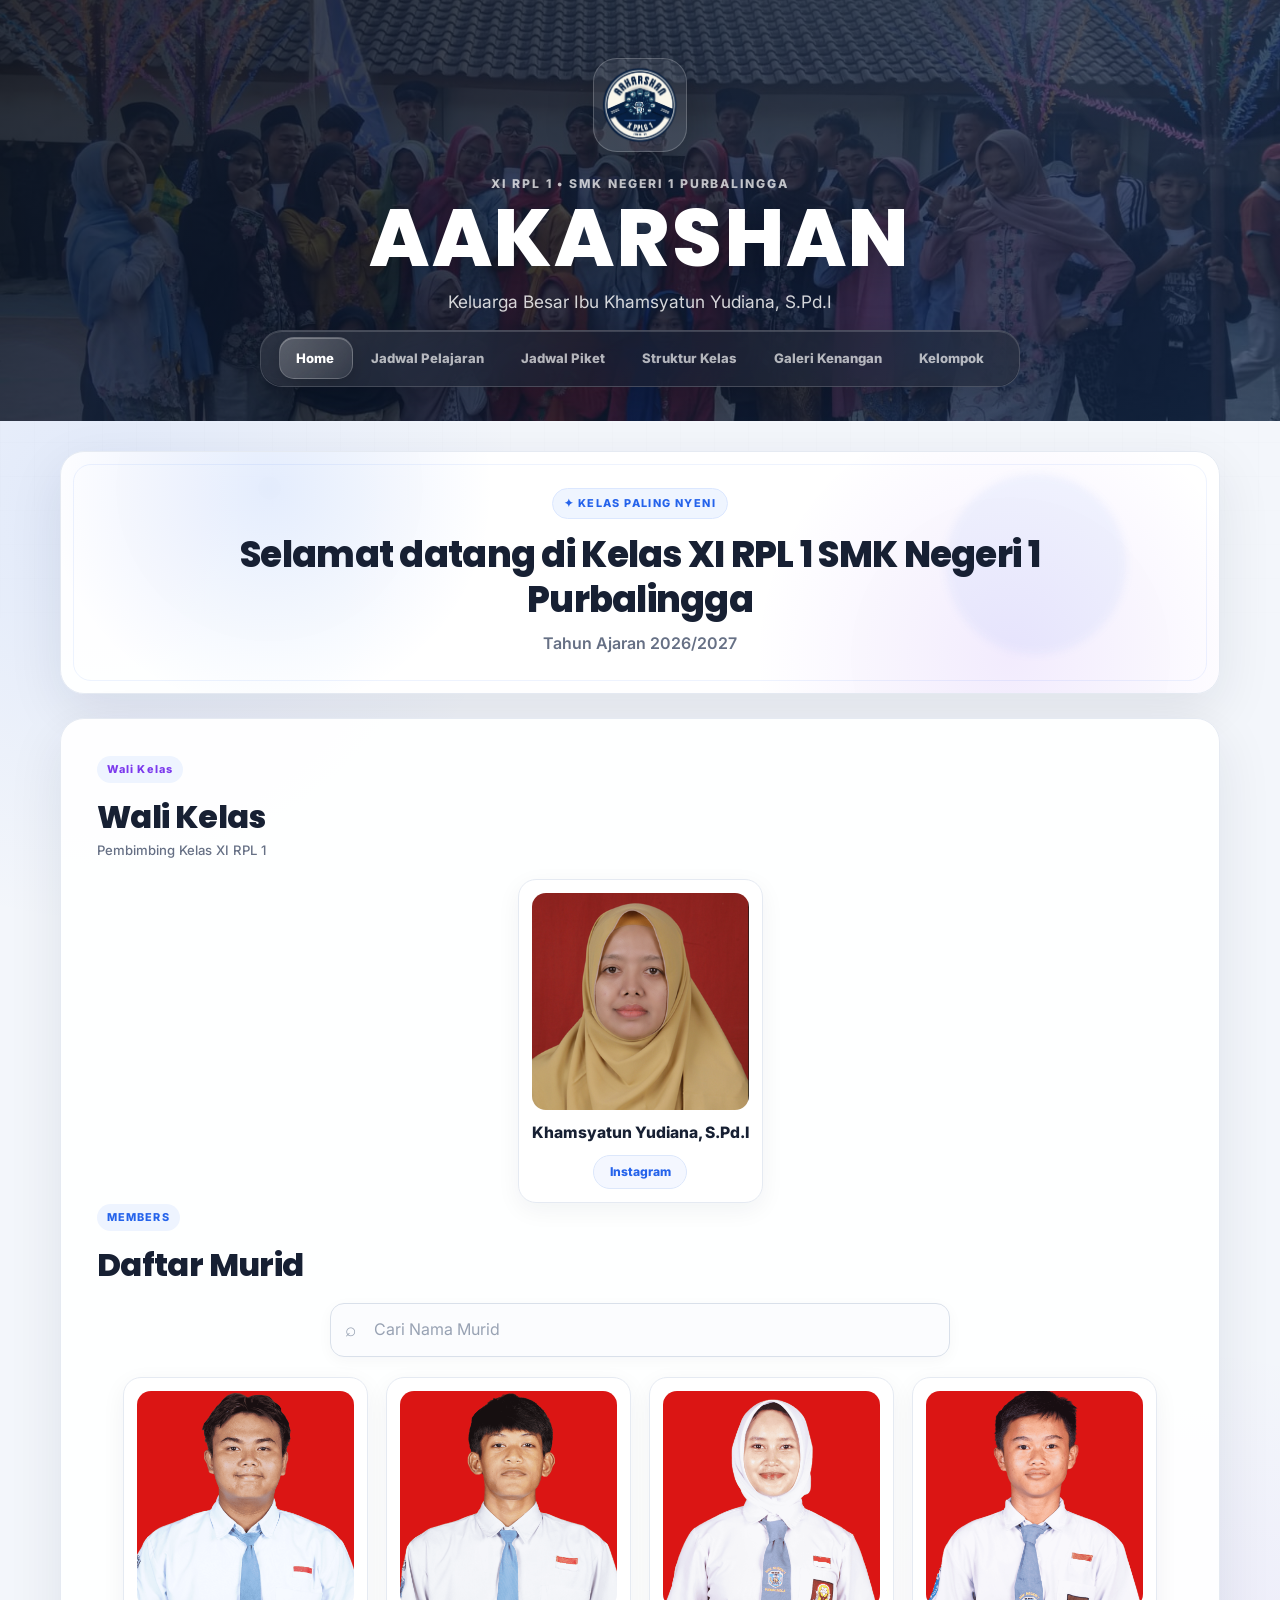
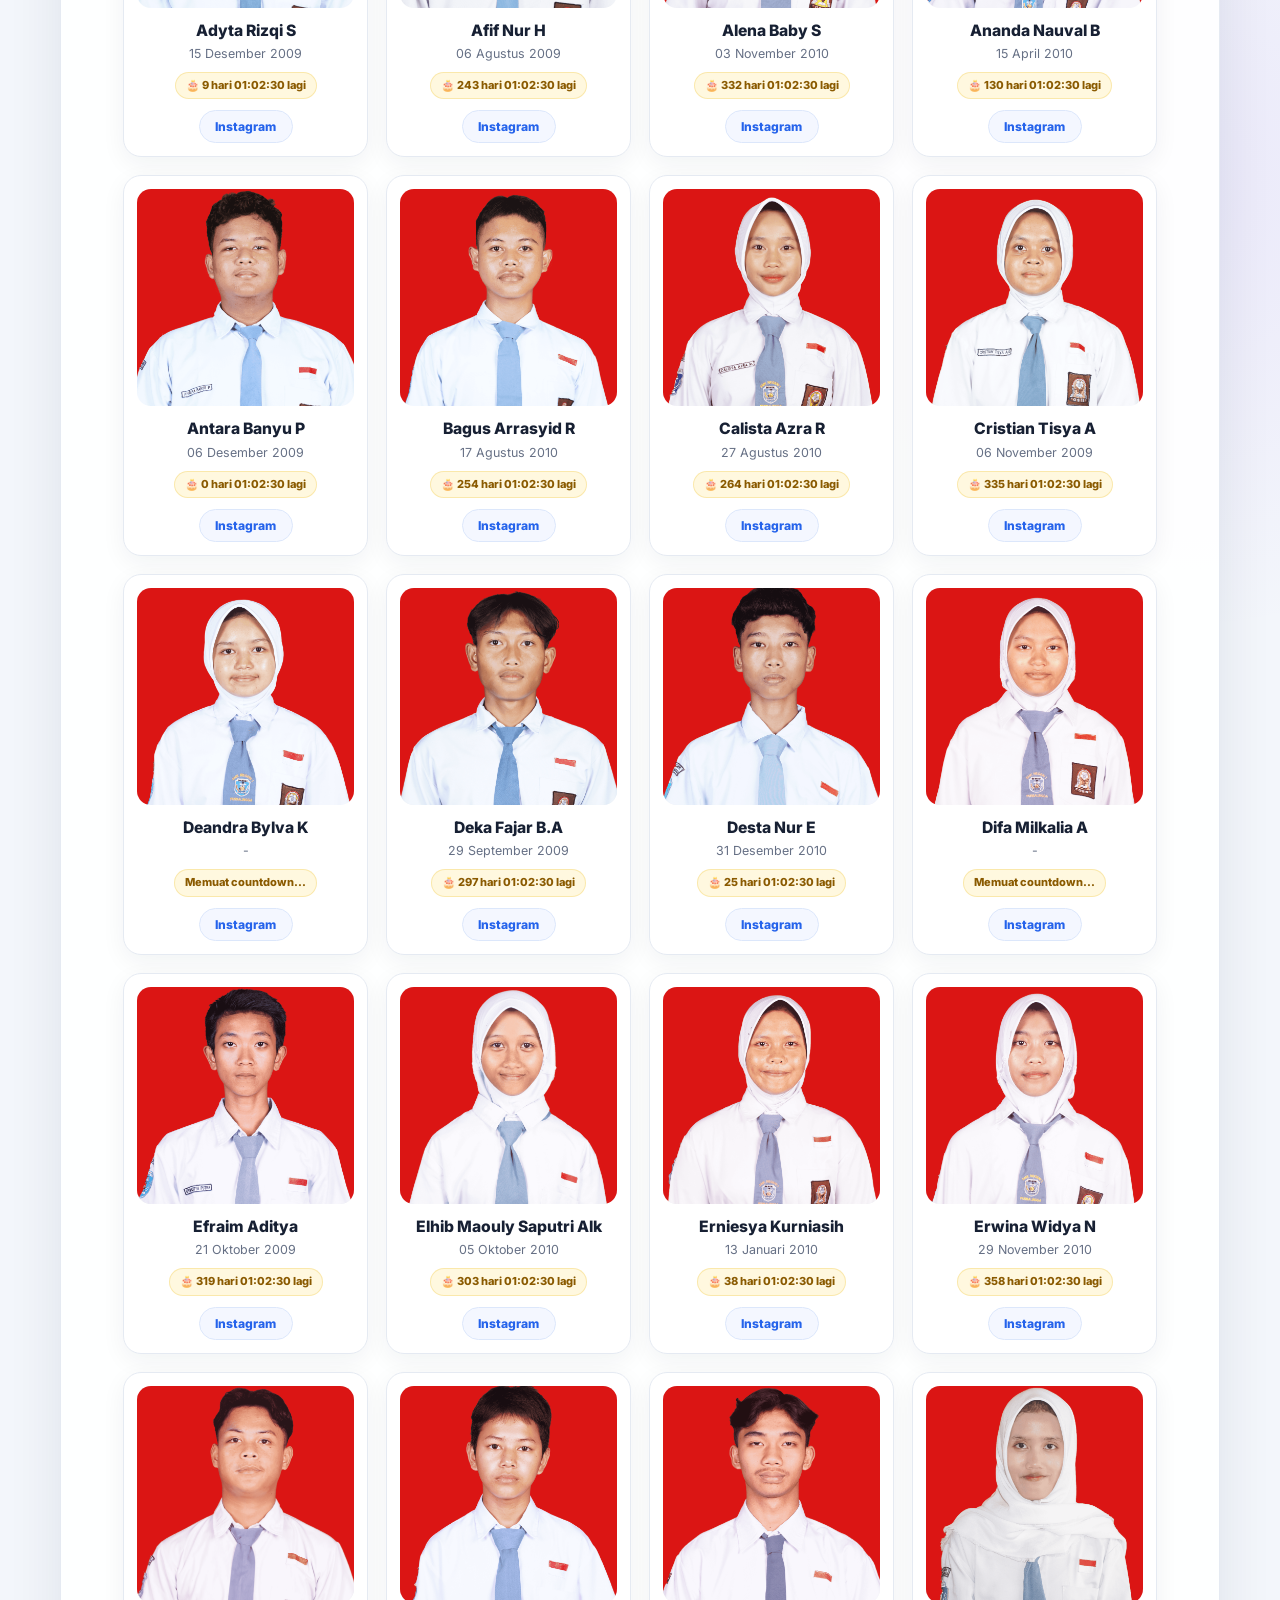
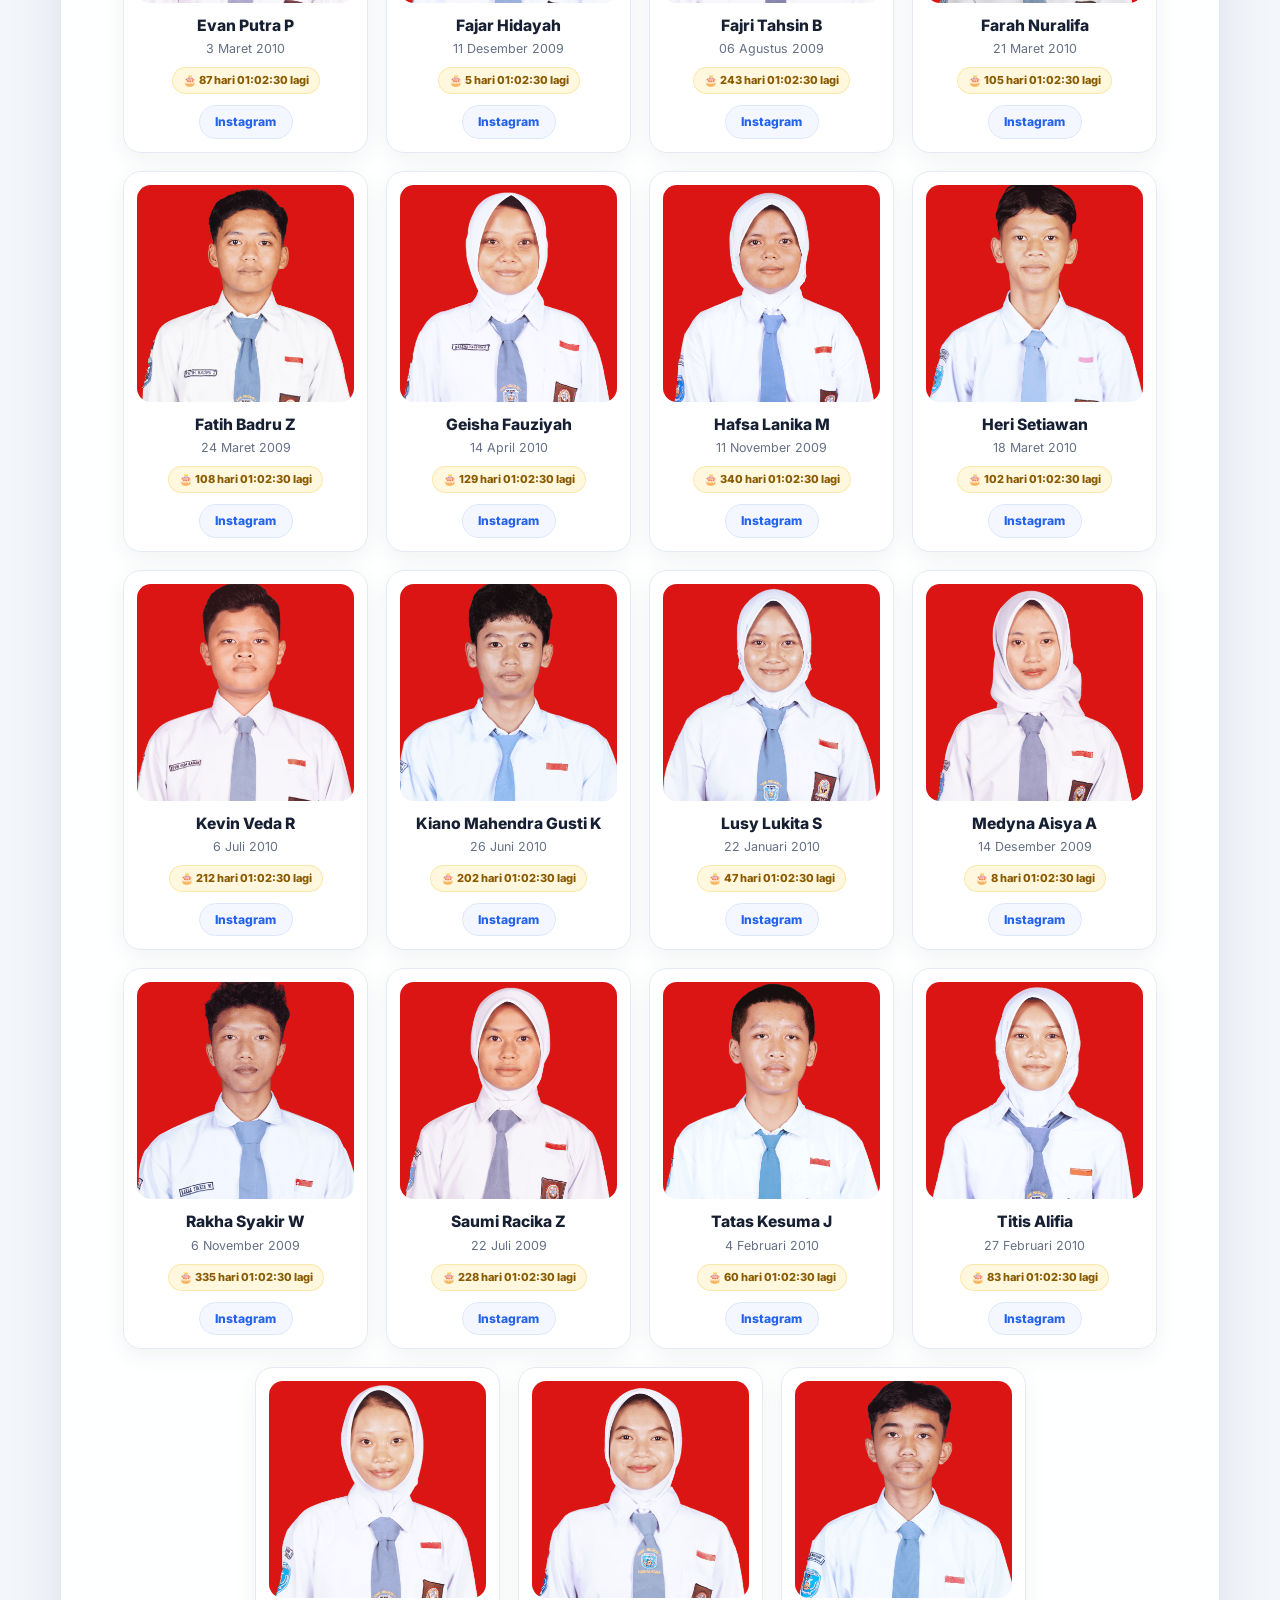
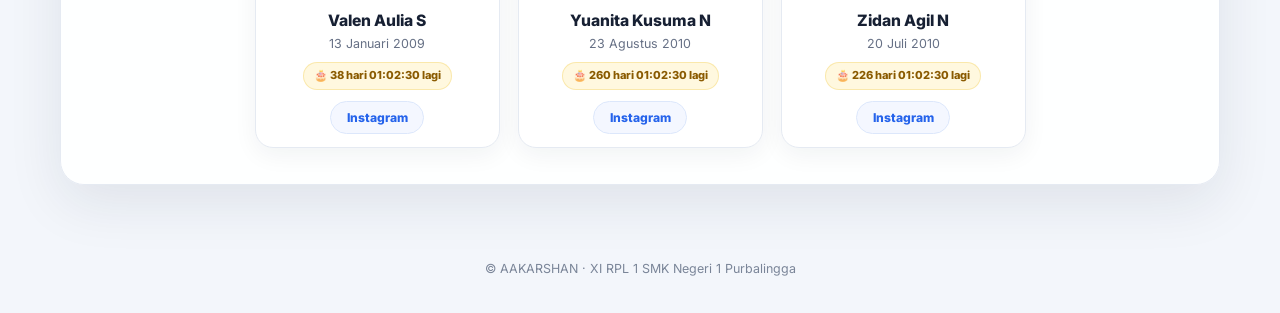
==== commit f6cf8b65: "merapikan kode" ====
--- a/index.html
+++ b/index.html
@@ -9,16 +9,18 @@
 
   <link rel="icon" type="image/png" href="images/pplg1.png">
 
+  <!-- Google Fonts -->
   <link rel="preconnect" href="https://fonts.googleapis.com">
   <link rel="preconnect" href="https://fonts.gstatic.com" crossorigin>
 
   <link
     href="https://fonts.googleapis.com/css2?family=Poppins:wght@600;700;800&family=Inter:wght@400;500;600;700&display=swap"
-    rel="stylesheet">
-
+    rel="stylesheet"
+  >
+
+  <!-- CSS -->
   <link rel="stylesheet" href="style.css">
 </head>
-
 
 <body>
 
@@ -47,7 +49,7 @@
     </p>
 
 
-    <!-- NAVBAR -->
+    <!-- ================= NAVBAR ================= -->
 
     <nav class="navbar" aria-label="Navigasi utama">
 
@@ -84,7 +86,9 @@
         </li>
 
         <li>
-          <a href="kelompok.html">Kelompok</a>
+          <a href="kelompok.html">
+            Kelompok
+          </a>
         </li>
 
       </ul>
@@ -92,7 +96,6 @@
     </nav>
 
   </header>
-
 
 
   <!-- =====================================================
@@ -101,15 +104,11 @@
 
   <main>
 
-
     <!-- ===================================================
          HOME
     ==================================================== -->
 
-    <section
-      class="box home-box"
-      id="Home"
-    >
+    <section class="box home-box" id="Home">
 
       <div
         class="home-glow"
@@ -134,6 +133,11 @@
       </div>
 
     </section>
+
+
+    <!-- ===================================================
+         BIRTHDAY NOTIFICATION
+    ==================================================== -->
 
     <section
       class="birthday-box"
@@ -170,13 +174,14 @@
 
     </section>
 
-    <section
-      class="box"
-      id="Member"
-    >
-
-
-      <!-- WALI KELAS -->
+
+    <!-- ===================================================
+         MEMBER
+    ==================================================== -->
+
+    <section class="box" id="Member">
+
+      <!-- ================= WALI KELAS ================= -->
 
       <span class="section-tag accent-purple">
         Wali Kelas
@@ -195,13 +200,15 @@
       </div>
 
 
+      <!-- WALI KELAS CARD -->
+
       <div class="card-container">
 
         <div class="card">
 
           <img
+            src="images/buatun2.png"
             alt="Wali Kelas"
-            src="images/buatun2.png"
           >
 
           <h3>
@@ -218,6 +225,9 @@
         </div>
 
       </div>
+
+
+      <!-- ================= DAFTAR MURID ================= -->
 
       <div class="students-heading">
 
@@ -231,25 +241,35 @@
 
       </div>
 
+
+      <!-- SEARCH -->
+
       <div class="search-box">
 
         <input
           id="searchInput"
+          type="text"
+          placeholder="Cari Nama Murid"
           onkeyup="searchSiswa()"
-          placeholder="Cari Nama Murid"
-          type="text"
         >
 
       </div>
 
+
+      <!-- =================================================
+           DATA MURID
+      ================================================== -->
+
       <div class="card-container">
 
 
-        <div class="card">
-
-          <img
+        <!-- 01. ADYTA -->
+
+        <div class="card">
+
+          <img
+            src="images/adit.png"
             alt="Adyta"
-            src="images/adit.png"
           >
 
           <h3>
@@ -277,14 +297,13 @@
         </div>
 
 
-
-        <!-- DATA MURID LAINNYA -->
-
-        <div class="card">
-
-          <img
+        <!-- 02. AFIF -->
+
+        <div class="card">
+
+          <img
+            src="images/afif.png"
             alt="Afif"
-            src="images/afif.png"
           >
 
           <h3>
@@ -312,12 +331,13 @@
         </div>
 
 
-
-        <div class="card">
-
-          <img
+        <!-- 03. ALENA -->
+
+        <div class="card">
+
+          <img
+            src="images/alena.png"
             alt="Alena"
-            src="images/alena.png"
           >
 
           <h3>
@@ -345,12 +365,13 @@
         </div>
 
 
-
-        <div class="card">
-
-          <img
+        <!-- 04. ANANDA -->
+
+        <div class="card">
+
+          <img
+            src="images/ananda.png"
             alt="Naufal"
-            src="images/ananda.png"
           >
 
           <h3>
@@ -378,12 +399,13 @@
         </div>
 
 
-
-        <div class="card">
-
-          <img
+        <!-- 05. ANTARA -->
+
+        <div class="card">
+
+          <img
+            src="images/antara.png"
             alt="Antara"
-            src="images/antara.png"
           >
 
           <h3>
@@ -411,12 +433,13 @@
         </div>
 
 
-
-        <div class="card">
-
-          <img
+        <!-- 06. BAGUS -->
+
+        <div class="card">
+
+          <img
+            src="images/bagus.png"
             alt="Bagus"
-            src="images/bagus.png"
           >
 
           <h3>
@@ -444,12 +467,13 @@
         </div>
 
 
-
-        <div class="card">
-
-          <img
+        <!-- 07. CALISTA -->
+
+        <div class="card">
+
+          <img
+            src="images/calista.png"
             alt="Calista"
-            src="images/calista.png"
           >
 
           <h3>
@@ -477,12 +501,13 @@
         </div>
 
 
-
-        <div class="card">
-
-          <img
+        <!-- 08. CRISTIAN TISYA -->
+
+        <div class="card">
+
+          <img
+            src="images/tisya.png"
             alt="Tisya"
-            src="images/tisya.png"
           >
 
           <h3>
@@ -510,12 +535,13 @@
         </div>
 
 
-
-        <div class="card">
-
-          <img
+        <!-- 09. DEANDRA BYLVA -->
+
+        <div class="card">
+
+          <img
+            src="images/bylva.png"
             alt="Bylva"
-            src="images/bylva.png"
           >
 
           <h3>
@@ -543,12 +569,13 @@
         </div>
 
 
-
-        <div class="card">
-
-          <img
+        <!-- 10. DEKA -->
+
+        <div class="card">
+
+          <img
+            src="images/deka.png"
             alt="Deka"
-            src="images/deka.png"
           >
 
           <h3>
@@ -576,12 +603,13 @@
         </div>
 
 
-
-        <div class="card">
-
-          <img
+        <!-- 11. DESTA -->
+
+        <div class="card">
+
+          <img
+            src="images/desta.png"
             alt="Desta"
-            src="images/desta.png"
           >
 
           <h3>
@@ -609,12 +637,13 @@
         </div>
 
 
-
-        <div class="card">
-
-          <img
+        <!-- 12. DIFA -->
+
+        <div class="card">
+
+          <img
+            src="images/difa.png"
             alt="Difa"
-            src="images/difa.png"
           >
 
           <h3>
@@ -642,12 +671,13 @@
         </div>
 
 
-
-        <div class="card">
-
-          <img
+        <!-- 13. EFRAIM -->
+
+        <div class="card">
+
+          <img
+            src="images/efra.png"
             alt="Efraim"
-            src="images/efra.png"
           >
 
           <h3>
@@ -675,12 +705,13 @@
         </div>
 
 
-
-        <div class="card">
-
-          <img
+        <!-- 14. ELHIB -->
+
+        <div class="card">
+
+          <img
+            src="images/elhib.png"
             alt="Elhib"
-            src="images/elhib.png"
           >
 
           <h3>
@@ -708,12 +739,13 @@
         </div>
 
 
-
-        <div class="card">
-
-          <img
+        <!-- 15. ERNIESYA -->
+
+        <div class="card">
+
+          <img
+            src="images/erni.png"
             alt="Erniesya"
-            src="images/erni.png"
           >
 
           <h3>
@@ -741,12 +773,13 @@
         </div>
 
 
-
-        <div class="card">
-
-          <img
+        <!-- 16. ERWINA -->
+
+        <div class="card">
+
+          <img
+            src="images/erwina.png"
             alt="Erwina"
-            src="images/erwina.png"
           >
 
           <h3>
@@ -774,12 +807,13 @@
         </div>
 
 
-
-        <div class="card">
-
-          <img
+        <!-- 17. EVAN -->
+
+        <div class="card">
+
+          <img
+            src="images/evan.png"
             alt="Evan"
-            src="images/evan.png"
           >
 
           <h3>
@@ -807,12 +841,13 @@
         </div>
 
 
-
-        <div class="card">
-
-          <img
+        <!-- 18. FAJAR -->
+
+        <div class="card">
+
+          <img
+            src="images/fajar.png"
             alt="Fajar"
-            src="images/fajar.png"
           >
 
           <h3>
@@ -840,12 +875,13 @@
         </div>
 
 
-
-        <div class="card">
-
-          <img
+        <!-- 19. FAJRI -->
+
+        <div class="card">
+
+          <img
+            src="images/fajri.png"
             alt="Fajri"
-            src="images/fajri.png"
           >
 
           <h3>
@@ -873,12 +909,13 @@
         </div>
 
 
-
-        <div class="card">
-
-          <img
+        <!-- 20. FARAH -->
+
+        <div class="card">
+
+          <img
+            src="images/farah.png"
             alt="Farah"
-            src="images/farah.png"
           >
 
           <h3>
@@ -906,12 +943,13 @@
         </div>
 
 
-
-        <div class="card">
-
-          <img
+        <!-- 21. FATIH -->
+
+        <div class="card">
+
+          <img
+            src="images/fatih.png"
             alt="Fatih"
-            src="images/fatih.png"
           >
 
           <h3>
@@ -939,12 +977,13 @@
         </div>
 
 
-
-        <div class="card">
-
-          <img
+        <!-- 22. GEISHA -->
+
+        <div class="card">
+
+          <img
+            src="images/geisha.png"
             alt="Geisha"
-            src="images/geisha.png"
           >
 
           <h3>
@@ -972,12 +1011,13 @@
         </div>
 
 
-
-        <div class="card">
-
-          <img
+        <!-- 23. HAFSA -->
+
+        <div class="card">
+
+          <img
+            src="images/hafsa.png"
             alt="Hafsa"
-            src="images/hafsa.png"
           >
 
           <h3>
@@ -1005,12 +1045,13 @@
         </div>
 
 
-
-        <div class="card">
-
-          <img
+        <!-- 24. HERI -->
+
+        <div class="card">
+
+          <img
+            src="images/heri.png"
             alt="Heri"
-            src="images/heri.png"
           >
 
           <h3>
@@ -1038,12 +1079,13 @@
         </div>
 
 
-
-        <div class="card">
-
-          <img
+        <!-- 25. KEVIN -->
+
+        <div class="card">
+
+          <img
+            src="images/kevin.png"
             alt="Kevin"
-            src="images/kevin.png"
           >
 
           <h3>
@@ -1071,12 +1113,13 @@
         </div>
 
 
-
-        <div class="card">
-
-          <img
+        <!-- 26. KIANO -->
+
+        <div class="card">
+
+          <img
+            src="images/kiano.png"
             alt="Kiano"
-            src="images/kiano.png"
           >
 
           <h3>
@@ -1104,12 +1147,13 @@
         </div>
 
 
-
-        <div class="card">
-
-          <img
+        <!-- 27. LUSY -->
+
+        <div class="card">
+
+          <img
+            src="images/lusy.png"
             alt="Lusy"
-            src="images/lusy.png"
           >
 
           <h3>
@@ -1137,12 +1181,13 @@
         </div>
 
 
-
-        <div class="card">
-
-          <img
-            alt="dyna"
+        <!-- 28. MEDYNA -->
+
+        <div class="card">
+
+          <img
             src="images/dyna.png"
+            alt="Medyna"
           >
 
           <h3>
@@ -1170,12 +1215,13 @@
         </div>
 
 
-
-        <div class="card">
-
-          <img
-            alt="rakha"
+        <!-- 29. RAKHA -->
+
+        <div class="card">
+
+          <img
             src="images/rakha.png"
+            alt="Rakha"
           >
 
           <h3>
@@ -1203,12 +1249,13 @@
         </div>
 
 
-
-        <div class="card">
-
-          <img
-            alt="saumi"
+        <!-- 30. SAUMI -->
+
+        <div class="card">
+
+          <img
             src="images/saumi.png"
+            alt="Saumi"
           >
 
           <h3>
@@ -1236,12 +1283,13 @@
         </div>
 
 
-
-        <div class="card">
-
-          <img
-            alt="tatas"
+        <!-- 31. TATAS -->
+
+        <div class="card">
+
+          <img
             src="images/tatas.png"
+            alt="Tatas"
           >
 
           <h3>
@@ -1269,12 +1317,13 @@
         </div>
 
 
-
-        <div class="card">
-
-          <img
-            alt="titis"
+        <!-- 32. TITIS -->
+
+        <div class="card">
+
+          <img
             src="images/titis.png"
+            alt="Titis"
           >
 
           <h3>
@@ -1302,12 +1351,13 @@
         </div>
 
 
-
-        <div class="card">
-
-          <img
-            alt="valen"
+        <!-- 33. VALEN -->
+
+        <div class="card">
+
+          <img
             src="images/valen.png"
+            alt="Valen"
           >
 
           <h3>
@@ -1335,12 +1385,13 @@
         </div>
 
 
-
-        <div class="card">
-
-          <img
-            alt="yuanita"
+        <!-- 34. YUANITA -->
+
+        <div class="card">
+
+          <img
             src="images/yuanita.png"
+            alt="Yuanita"
           >
 
           <h3>
@@ -1368,12 +1419,13 @@
         </div>
 
 
-
-        <div class="card">
-
-          <img
-            alt="zidan"
+        <!-- 35. ZIDAN -->
+
+        <div class="card">
+
+          <img
             src="images/zidan.png"
+            alt="Zidan"
           >
 
           <h3>
@@ -1403,6 +1455,11 @@
       </div>
 
     </section>
+
+
+    <!-- ===================================================
+         BIRTHDAY POPUP
+    ==================================================== -->
 
     <div
       class="birthday-popup"
@@ -1469,9 +1526,16 @@
 
     </div>
 
+
+    <!-- JavaScript -->
     <script src="script.js"></script>
 
   </main>
+
+
+  <!-- =====================================================
+       FOOTER
+  ====================================================== -->
 
   <footer>
 
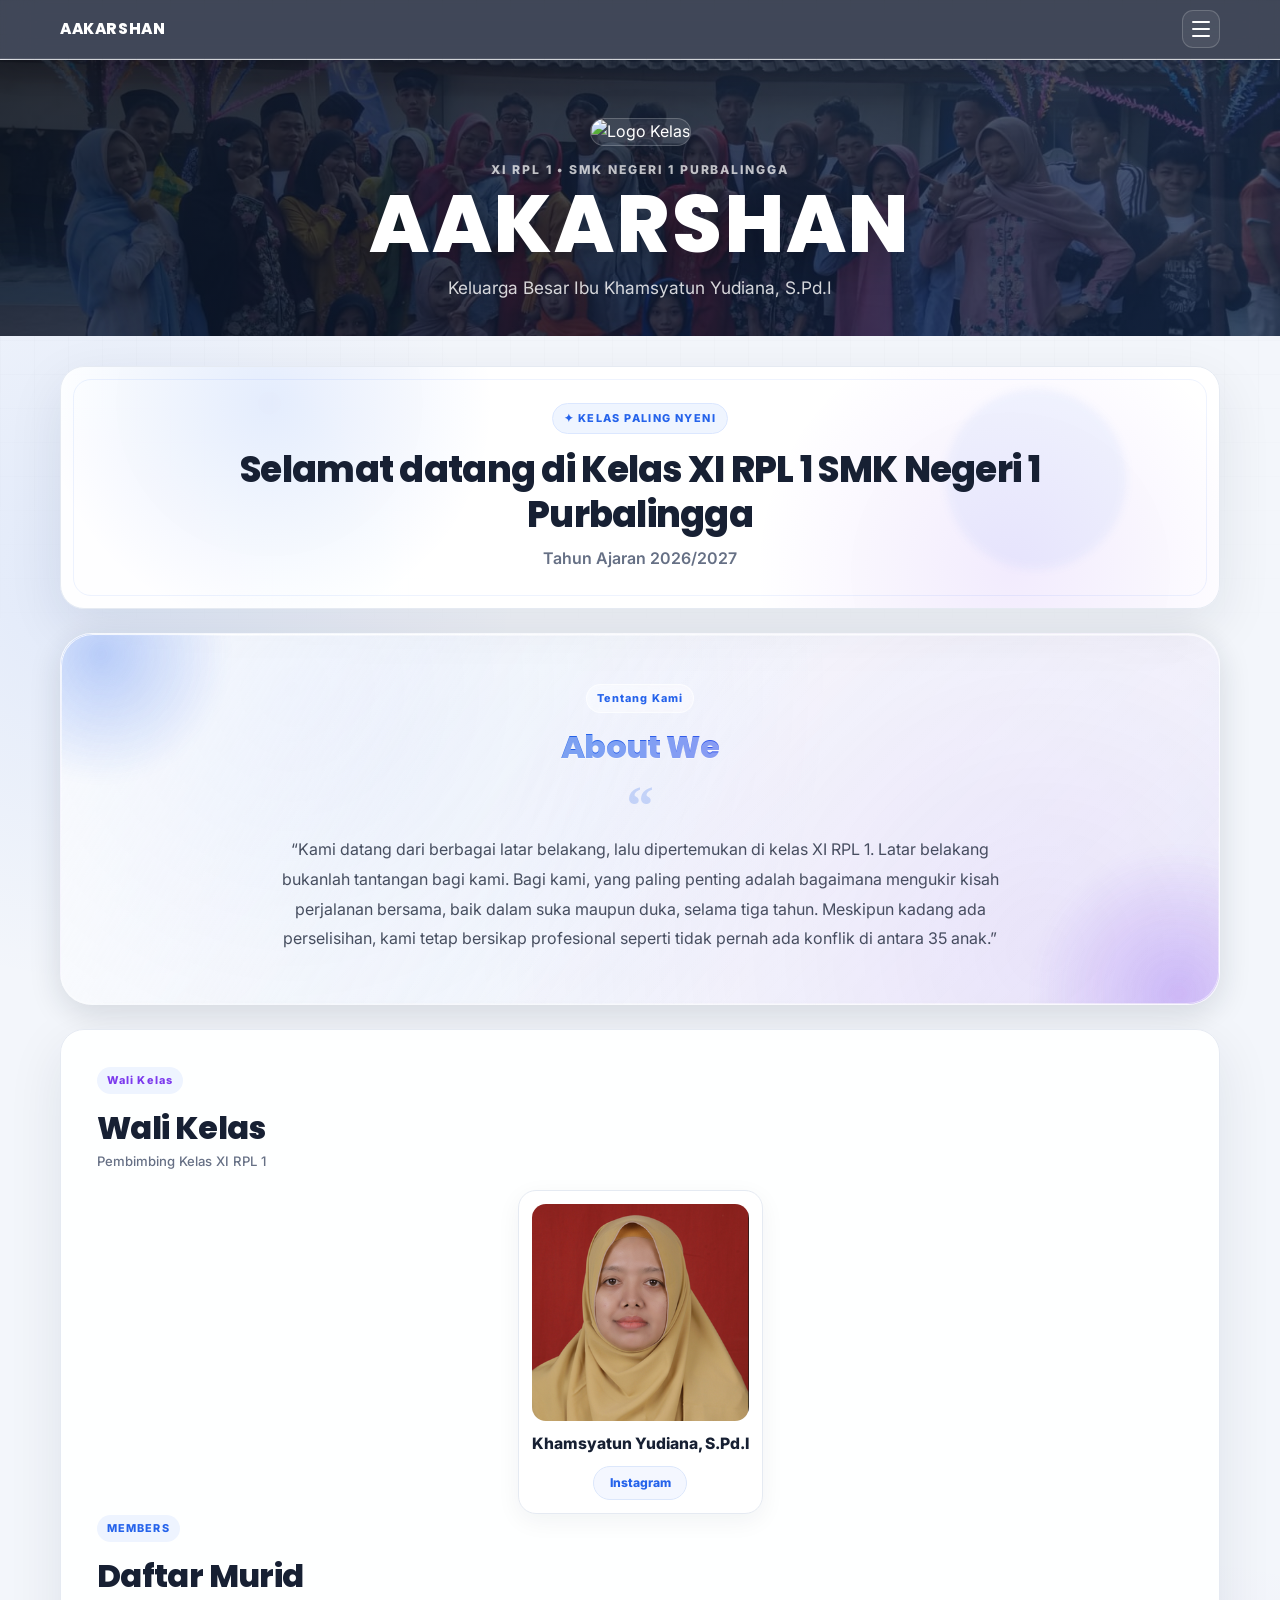
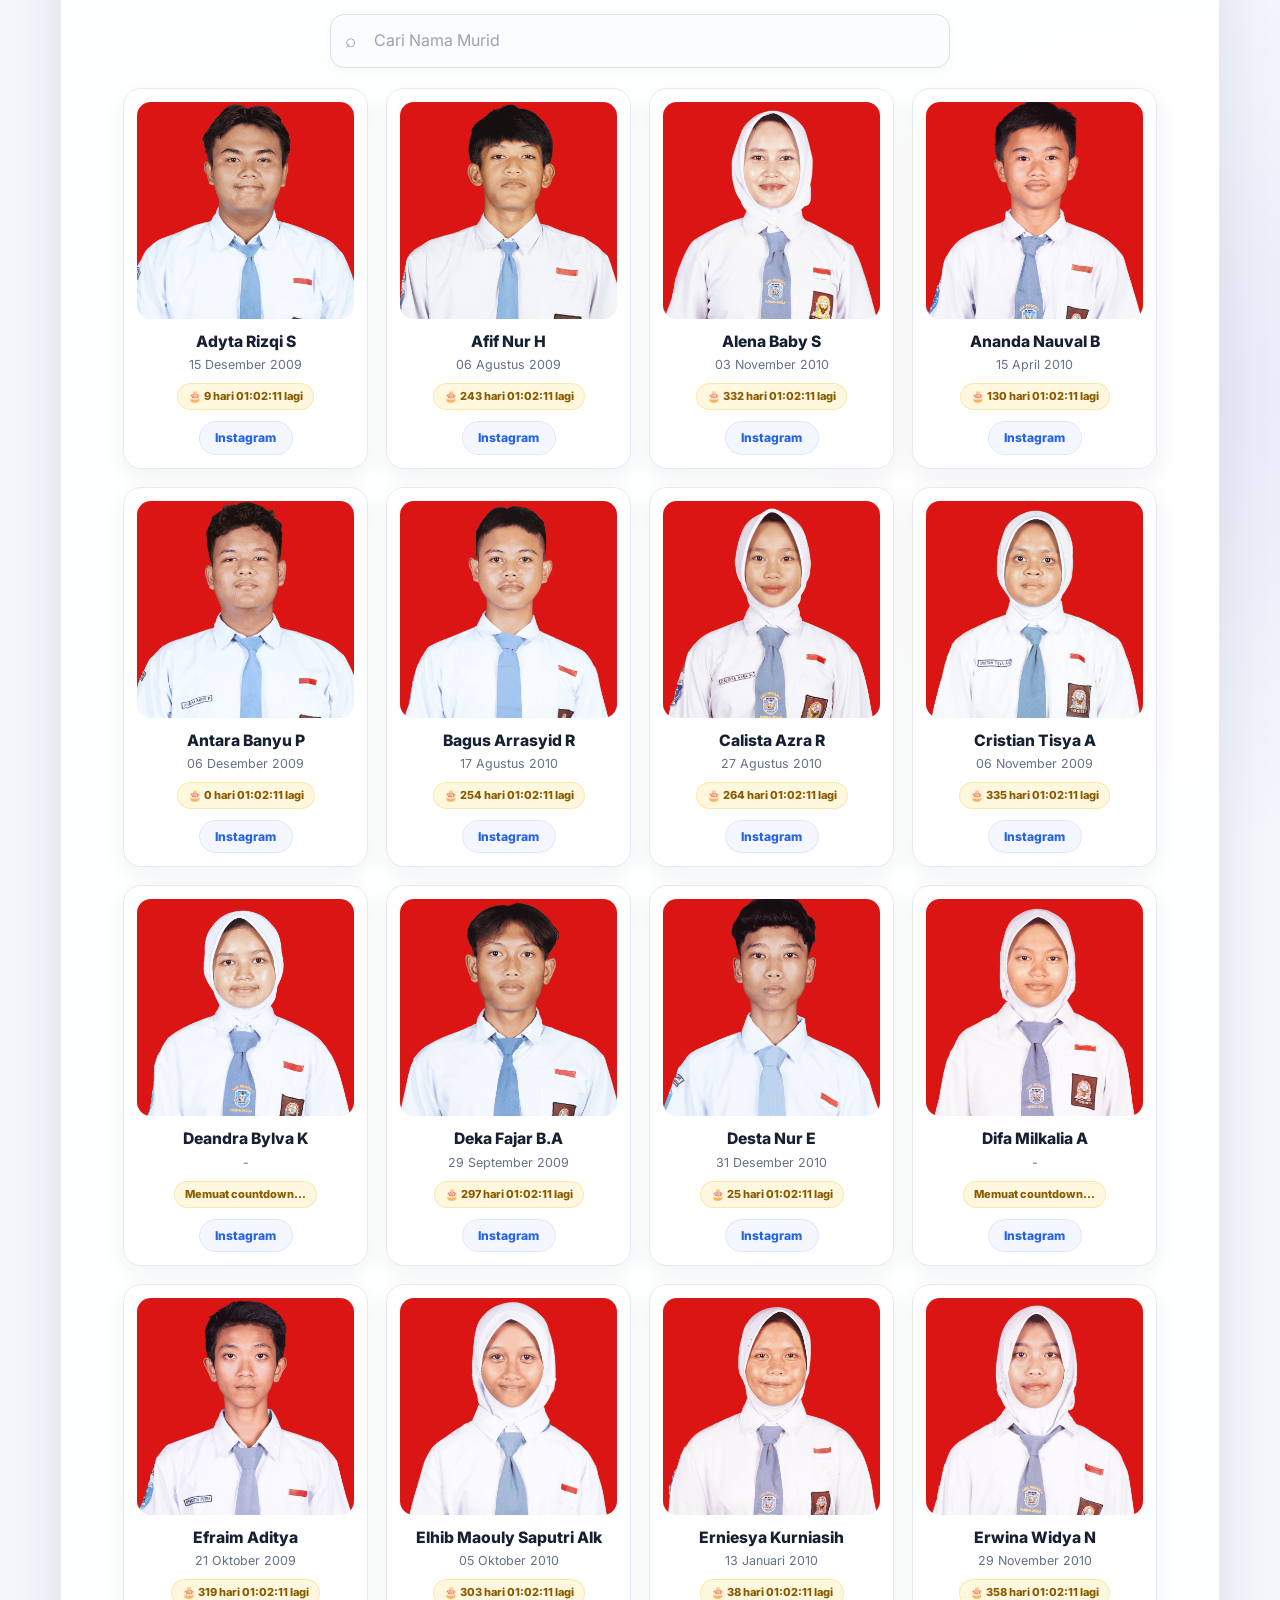
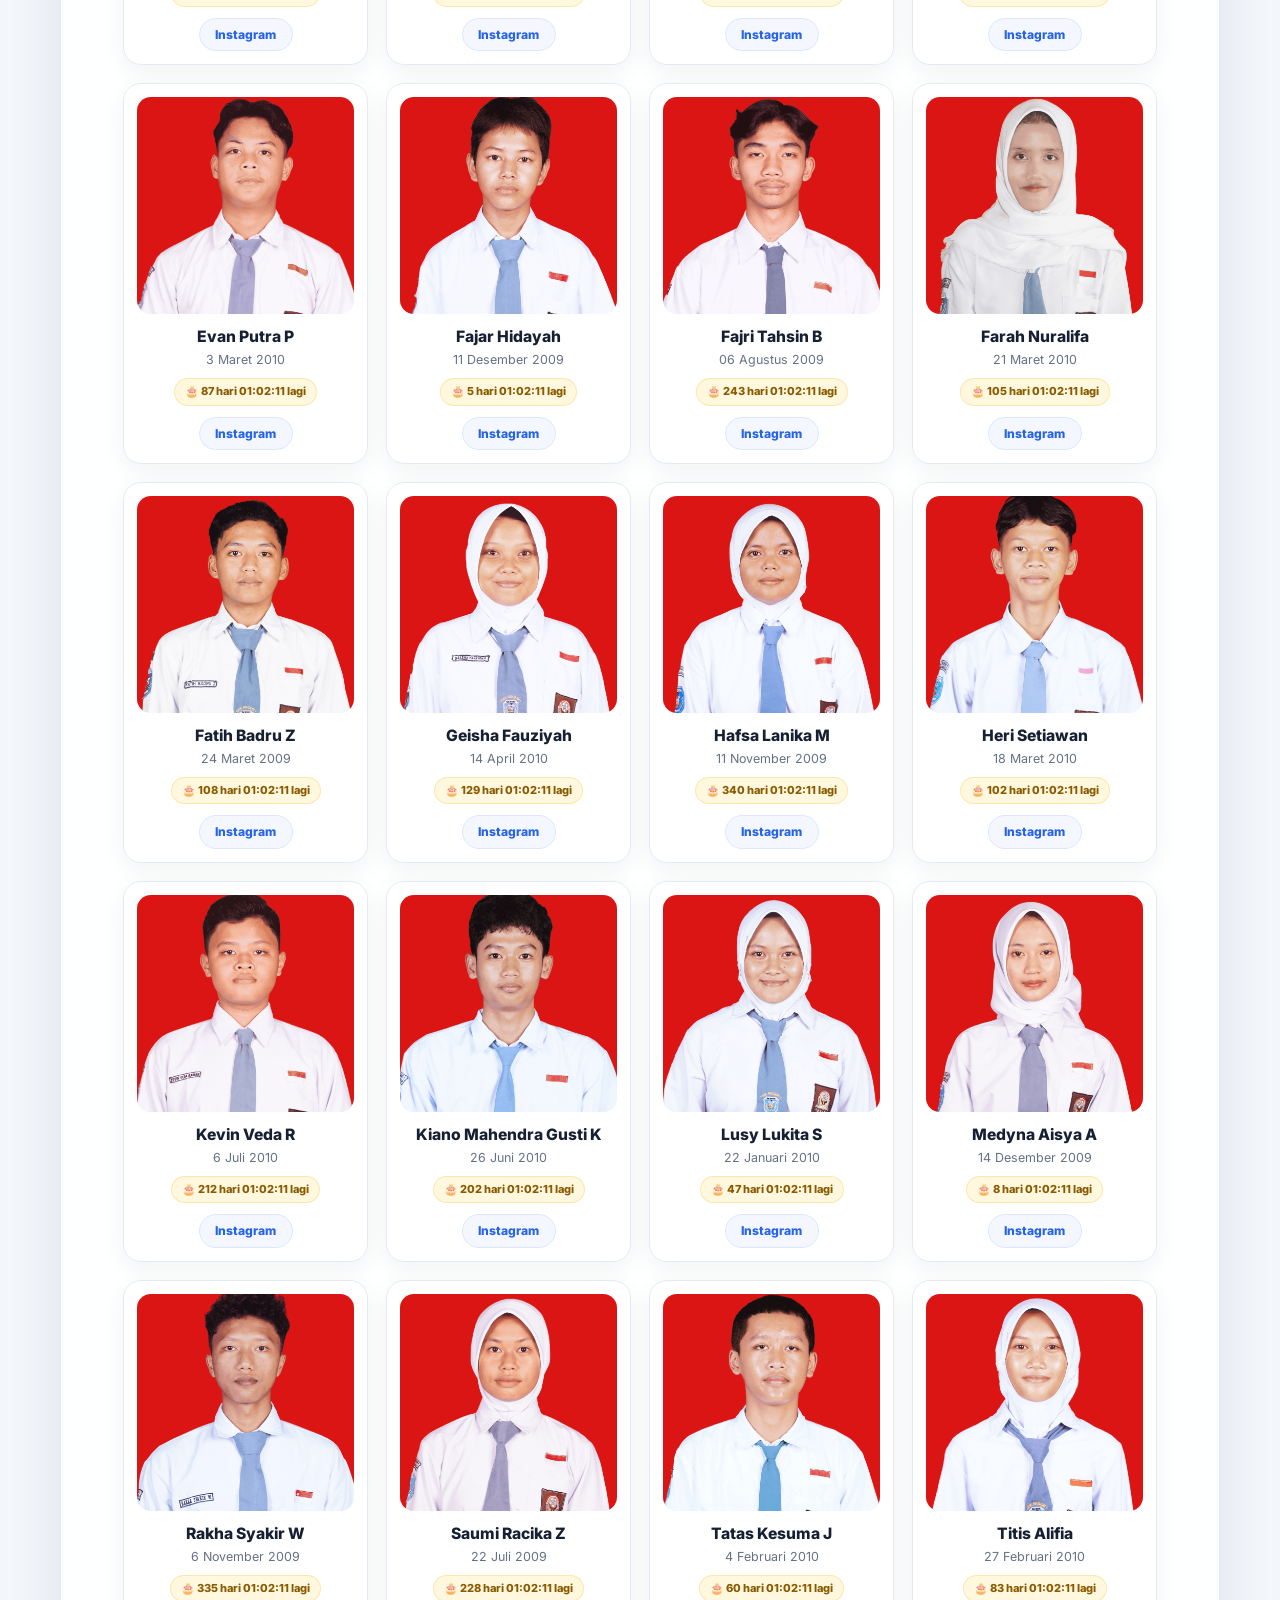
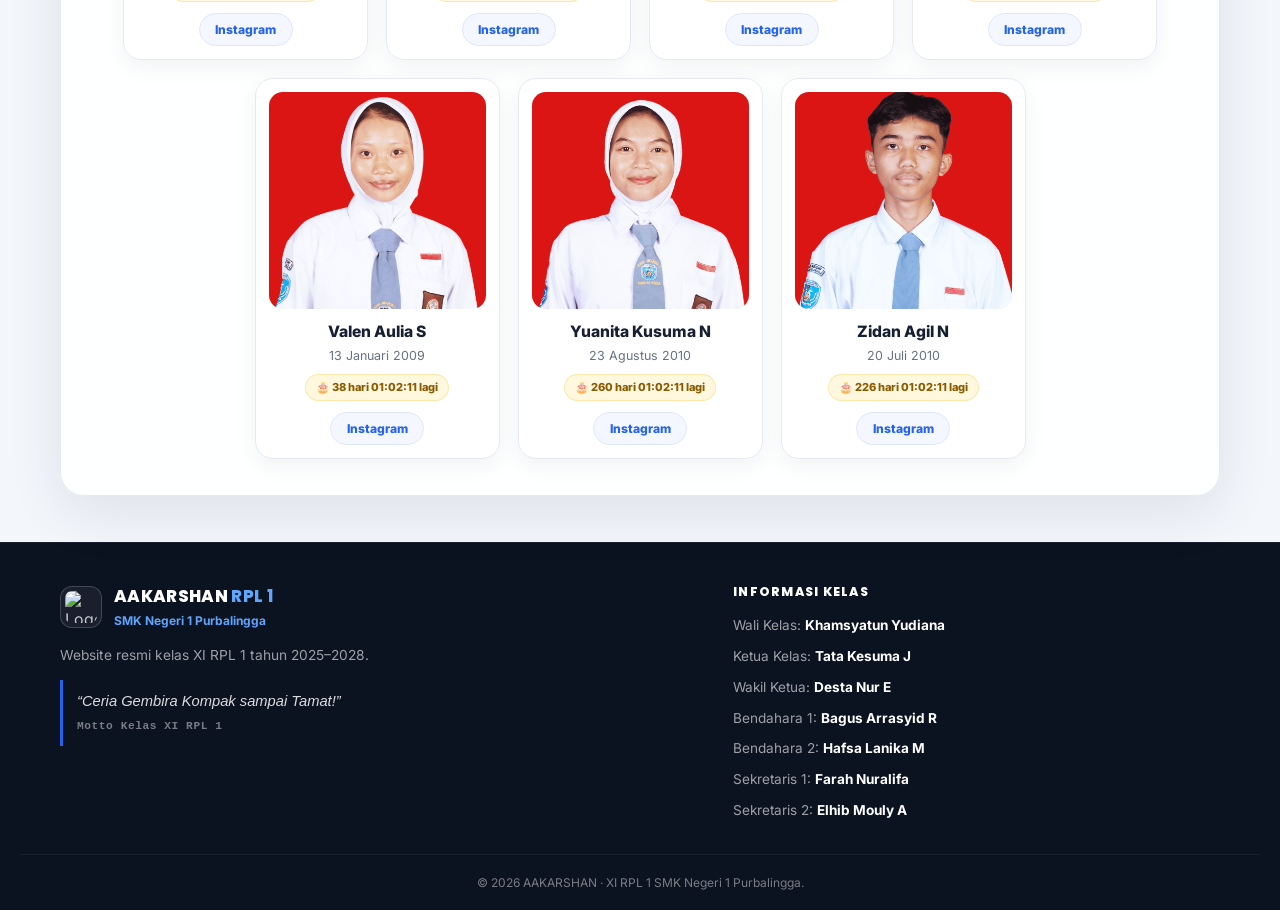
==== commit 61e5c3b0: "Add video using Git LFS" ====
--- a/index.html
+++ b/index.html
@@ -7,7 +7,7 @@
 
   <title>Keluarga Besar — AAKARSHAN XI RPL 1</title>
 
-  <link rel="icon" type="image/png" href="images/pplg1.png">
+  <link rel="icon" type="image/png" href="images/logo new.png">
 
   <!-- Google Fonts -->
   <link rel="preconnect" href="https://fonts.googleapis.com">
@@ -28,75 +28,43 @@
        HERO
   ====================================================== -->
 
+  <div class="navbar-wrapper">
+    <div class="navbar-inner">
+      <a href="index.html" class="navbar-brand">AAKARSHAN</a>
+
+      <button
+        type="button"
+        class="hamburger-btn"
+        id="hamburgerBtn"
+        aria-label="Buka menu navigasi"
+        aria-expanded="false"
+        aria-controls="navMenu"
+      >
+        <span></span>
+        <span></span>
+        <span></span>
+      </button>
+
+      <nav class="navbar" id="navMenu" aria-label="Navigasi utama">
+        <ul>
+          <li><a class="active" href="index.html">Home</a></li>
+          <li><a href="jadwal.html">Jadwal Pelajaran</a></li>
+          <li><a href="piket.html">Jadwal Piket</a></li>
+          <li><a href="struktur.html">Struktur Kelas</a></li>
+          <li><a href="galeri.html">Galeri Kenangan</a></li>
+          <li><a href="kelompok.html">Kelompok</a></li>
+          <li><a href="pesan.html">Saran</a></li>
+        </ul>
+      </nav>
+    </div>
+  </div>
+
   <header class="hero">
-
-    <img
-      src="images/pplg1.png"
-      alt="Logo Kelas"
-      class="hero-logo"
-    >
-
-    <p class="eyebrow">
-      XI RPL 1 • SMK Negeri 1 Purbalingga
-    </p>
-
-    <h1 class="hero-title">
-      AAKARSHAN
-    </h1>
-
-    <p class="hero-headline">
-      Keluarga Besar Ibu Khamsyatun Yudiana, S.Pd.I
-    </p>
-
-
-    <!-- ================= NAVBAR ================= -->
-
-    <nav class="navbar" aria-label="Navigasi utama">
-
-      <ul>
-
-        <li>
-          <a class="active" href="index.html">
-            Home
-          </a>
-        </li>
-
-        <li>
-          <a href="jadwal.html">
-            Jadwal Pelajaran
-          </a>
-        </li>
-
-        <li>
-          <a href="piket.html">
-            Jadwal Piket
-          </a>
-        </li>
-
-        <li>
-          <a href="struktur.html">
-            Struktur Kelas
-          </a>
-        </li>
-
-        <li>
-          <a href="galeri.html">
-            Galeri Kenangan
-          </a>
-        </li>
-
-        <li>
-          <a href="kelompok.html">
-            Kelompok
-          </a>
-        </li>
-
-      </ul>
-
-    </nav>
-
+    <img src="images/logo new.png" alt="Logo Kelas" class="hero-logo">
+    <p class="eyebrow">XI RPL 1 • SMK Negeri 1 Purbalingga</p>
+    <h1 class="hero-title">AAKARSHAN</h1>
+    <p class="hero-headline">Keluarga Besar Ibu Khamsyatun Yudiana, S.Pd.I</p>
   </header>
-
 
   <!-- =====================================================
        MAIN
@@ -171,6 +139,34 @@
         class="birthday-cards"
         id="birthdayCards"
       ></div>
+
+    </section>
+
+
+    <!-- ===================================================
+         ABOUT WE
+    ==================================================== -->
+
+    <section class="box about-box" id="AboutWe">
+
+      <div class="about-glow about-glow-a" aria-hidden="true"></div>
+      <div class="about-glow about-glow-b" aria-hidden="true"></div>
+
+      <span class="section-tag accent-blue">
+        Tentang Kami
+      </span>
+
+      <h2 class="about-title">About We</h2>
+
+      <span class="about-quote-mark" aria-hidden="true">&ldquo;</span>
+
+      <p class="about-text">
+        “Kami datang dari berbagai latar belakang, lalu dipertemukan di kelas XI RPL 1.
+        Latar belakang bukanlah tantangan bagi kami. Bagi kami, yang paling penting adalah
+        bagaimana mengukir kisah perjalanan bersama, baik dalam suka maupun duka, selama tiga tahun.
+        Meskipun kadang ada perselisihan, kami tetap bersikap profesional seperti tidak pernah ada
+        konflik di antara 35 anak.”
+      </p>
 
     </section>
 
@@ -1537,11 +1533,44 @@
        FOOTER
   ====================================================== -->
 
-  <footer>
-
-    &copy; AAKARSHAN · XI RPL 1
-    SMK Negeri 1 Purbalingga
-
+  <footer class="site-footer">
+    <div class="footer-main">
+      <div class="footer-brand">
+        <div class="footer-brand-top">
+          <img src="images/logo new.png" alt="Logo Kelas" class="footer-logo">
+          <div>
+            <span class="footer-brand-name">AAKARSHAN <span class="accent-blue">RPL 1</span></span>
+            <span class="footer-brand-sub">SMK Negeri 1 Purbalingga</span>
+          </div>
+        </div>
+
+        <p class="footer-desc">
+          Website resmi kelas XI RPL 1 tahun 2025&ndash;2028.
+        </p>
+
+        <blockquote class="footer-quote">
+          &ldquo;Ceria Gembira Kompak sampai Tamat!&rdquo;
+          <span>Motto Kelas XI RPL 1</span>
+        </blockquote>
+      </div>
+
+      <div class="footer-info">
+        <h4>Informasi Kelas</h4>
+        <ul>
+          <li>Wali Kelas: <strong>Khamsyatun Yudiana</strong></li>
+          <li>Ketua Kelas: <strong>Tata Kesuma J</strong></li>
+          <li>Wakil Ketua: <strong>Desta Nur E</strong></li>
+          <li>Bendahara 1: <strong>Bagus Arrasyid R</strong></li>
+          <li>Bendahara 2: <strong>Hafsa Lanika M</strong></li>
+          <li>Sekretaris 1: <strong>Farah Nuralifa</strong></li>
+          <li>Sekretaris 2: <strong>Elhib Mouly A</strong></li>
+        </ul>
+      </div>
+    </div>
+
+    <div class="footer-bottom">
+      &copy; 2026 AAKARSHAN &middot; XI RPL 1 SMK Negeri 1 Purbalingga.
+    </div>
   </footer>
 
 </body>
--- a/style.css
+++ b/style.css
@@ -195,12 +195,15 @@
   align-items: center;
   gap: 3px;
   list-style: none;
+  width: 100%;
 }
 
 .navbar a {
   position: relative;
   z-index: 3;
-  display: block;
+  display: flex;
+  align-items: center;
+  justify-content: center;
   padding: 10px 17px;
   border-radius: 16px;
   color: rgba(255,255,255,0.67);
@@ -223,10 +226,10 @@
   content: "";
   position: absolute;
   z-index: 1;
-  top: 50%;
+  top: var(--nav-top, 50%);
   left: var(--nav-left, 0px);
   width: var(--nav-width, 0px);
-  height: 40px;
+  height: var(--nav-height, 40px);
   transform: translateY(-50%);
   border: 1px solid rgba(255,255,255,0.18);
   border-radius: 15px;
@@ -239,7 +242,9 @@
   pointer-events: none;
   transition:
     left 0.45s cubic-bezier(0.22,1,0.36,1),
-    width 0.45s cubic-bezier(0.22,1,0.36,1);
+    top 0.45s cubic-bezier(0.22,1,0.36,1),
+    width 0.45s cubic-bezier(0.22,1,0.36,1),
+    height 0.45s cubic-bezier(0.22,1,0.36,1);
 }
 
 .navbar.moving ul::after {
@@ -339,6 +344,149 @@
   border-radius: 50%;
   background: rgba(37,99,235,0.06);
   filter: blur(4px);
+}
+
+/* =========================================================
+   ABOUT WE
+   ========================================================= */
+
+.about-box {
+  position: relative;
+  isolation: isolate;
+  overflow: hidden;
+  padding: clamp(30px, 5vw, 50px) clamp(24px, 5vw, 56px);
+  color: var(--ink);
+  text-align: center;
+  border: 1px solid rgba(255, 255, 255, 0.55);
+  border-radius: 32px;
+  background:
+    linear-gradient(135deg, rgba(255, 255, 255, 0.55), rgba(255, 255, 255, 0.18)),
+    radial-gradient(circle at 20% 15%, rgba(37, 99, 235, 0.14), transparent 55%),
+    radial-gradient(circle at 85% 85%, rgba(124, 58, 237, 0.14), transparent 55%);
+  -webkit-backdrop-filter: blur(28px) saturate(180%);
+  backdrop-filter: blur(28px) saturate(180%);
+  box-shadow:
+    0 8px 32px rgba(23, 32, 51, 0.14),
+    0 1.5px 0 rgba(255, 255, 255, 0.7) inset,
+    0 -1px 0 rgba(255, 255, 255, 0.25) inset;
+}
+
+/* sapuan cahaya kaca di bagian atas — ciri khas liquid glass */
+.about-box::before {
+  content: "";
+  position: absolute;
+  z-index: 0;
+  inset: 0;
+  background: linear-gradient(
+    120deg,
+    rgba(255, 255, 255, 0.65) 0%,
+    rgba(255, 255, 255, 0.12) 32%,
+    transparent 55%
+  );
+  pointer-events: none;
+}
+
+/* garis tepi tipis mengilap */
+.about-box::after {
+  content: "";
+  position: absolute;
+  z-index: 0;
+  inset: 0;
+  border-radius: inherit;
+  padding: 1px;
+  background: linear-gradient(
+    160deg,
+    rgba(255, 255, 255, 0.85),
+    rgba(255, 255, 255, 0) 30%,
+    rgba(255, 255, 255, 0) 70%,
+    rgba(255, 255, 255, 0.5)
+  );
+  -webkit-mask:
+    linear-gradient(#fff 0 0) content-box,
+    linear-gradient(#fff 0 0);
+  -webkit-mask-composite: xor;
+  mask-composite: exclude;
+  pointer-events: none;
+}
+
+.about-box .section-tag {
+  position: relative;
+  z-index: 1;
+  border: 1px solid rgba(255, 255, 255, 0.6);
+  background: rgba(255, 255, 255, 0.45);
+  color: var(--primary);
+  -webkit-backdrop-filter: blur(6px);
+  backdrop-filter: blur(6px);
+}
+
+.about-glow {
+  position: absolute;
+  z-index: 0;
+  border-radius: 50%;
+  pointer-events: none;
+  filter: blur(4px);
+}
+
+.about-glow-a {
+  width: 260px;
+  height: 260px;
+  left: -90px;
+  top: -110px;
+  background: radial-gradient(circle, rgba(37, 99, 235, 0.30), transparent 70%);
+}
+
+.about-glow-b {
+  width: 300px;
+  height: 300px;
+  right: -110px;
+  bottom: -140px;
+  background: radial-gradient(circle, rgba(124, 58, 237, 0.28), transparent 70%);
+}
+
+.about-title {
+  position: relative;
+  z-index: 1;
+  margin: 8px auto 6px;
+  font: 800 clamp(1.7rem, 4vw, 2.4rem) Poppins, Arial;
+  letter-spacing: 0.02em;
+  background: linear-gradient(120deg, var(--primary-dark) 0%, var(--primary) 45%, var(--purple) 100%);
+  -webkit-background-clip: text;
+  background-clip: text;
+  color: transparent;
+  text-shadow: 0 1px 0 rgba(255, 255, 255, 0.4);
+}
+
+.about-quote-mark {
+  position: relative;
+  z-index: 1;
+  display: block;
+  margin: 0 auto -12px;
+  font: 800 3.4rem/1 Georgia, serif;
+  color: rgba(37, 99, 235, 0.22);
+}
+
+.about-text {
+  position: relative;
+  z-index: 1;
+  max-width: 760px;
+  margin: 14px auto 0;
+  color: rgba(23, 32, 51, 0.78);
+  font-size: clamp(0.9rem, 1.6vw, 1rem);
+  line-height: 1.85;
+}
+
+@supports not ((backdrop-filter: blur(1px)) or (-webkit-backdrop-filter: blur(1px))) {
+  .about-box {
+    background:
+      linear-gradient(135deg, rgba(255, 255, 255, 0.92), rgba(255, 255, 255, 0.82));
+  }
+}
+
+@media (max-width: 620px) {
+  .about-quote-mark {
+    font-size: 2.6rem;
+    margin-bottom: -8px;
+  }
 }
 
 /* =========================================================
@@ -708,6 +856,7 @@
   border-radius: 11px;
   font-size: 0.88rem;
   font-weight: 800;
+  transition: background 0.25s ease, transform 0.25s ease;
 }
 
 .btn-primary {
@@ -754,6 +903,132 @@
   color: #7a8598;
   font-size: 0.78rem;
   text-align: center;
+}
+
+/* =========================================================
+   SITE FOOTER (LENGKAP)
+   ========================================================= */
+
+footer.site-footer {
+  margin-top: 40px;
+  padding: 40px 20px 0;
+  background: #0b1220;
+  color: rgba(255, 255, 255, 0.75);
+  border-top: 1px solid rgba(255, 255, 255, 0.06);
+  text-align: left;
+  font-size: inherit;
+}
+
+.footer-main {
+  display: grid;
+  grid-template-columns: 1.3fr 1fr;
+  gap: 40px;
+  width: min(1160px, calc(100% - 8px));
+  margin: 0 auto;
+  padding-bottom: 32px;
+}
+
+.footer-brand-top {
+  display: flex;
+  align-items: center;
+  gap: 12px;
+  margin-bottom: 14px;
+}
+
+.footer-logo {
+  width: 42px;
+  height: 42px;
+  object-fit: contain;
+  padding: 4px;
+  border: 1px solid rgba(255, 255, 255, 0.18);
+  border-radius: 12px;
+  background: rgba(255, 255, 255, 0.06);
+}
+
+.footer-brand-name {
+  display: block;
+  font: 800 1.05rem Poppins, Arial;
+  letter-spacing: 0.02em;
+  color: #fff;
+}
+
+.footer-brand-name .accent-blue {
+  color: #60a5fa;
+}
+
+.footer-brand-sub {
+  display: block;
+  margin-top: 2px;
+  font-size: 0.75rem;
+  font-weight: 700;
+  color: #60a5fa;
+}
+
+.footer-desc {
+  max-width: 460px;
+  margin-bottom: 14px;
+  color: rgba(255, 255, 255, 0.6);
+  font-size: 0.86rem;
+  line-height: 1.6;
+}
+
+.footer-quote {
+  padding: 10px 0 10px 14px;
+  border-left: 3px solid #2563eb;
+  color: rgba(255, 255, 255, 0.85);
+  font-size: 0.92rem;
+  font-style: italic;
+}
+
+.footer-quote span {
+  display: block;
+  margin-top: 4px;
+  color: rgba(255, 255, 255, 0.45);
+  font-family: "Courier New", monospace;
+  font-size: 0.7rem;
+  font-weight: 700;
+  font-style: normal;
+  letter-spacing: 0.05em;
+}
+
+.footer-info h4 {
+  margin-bottom: 14px;
+  font: 800 0.78rem Poppins, Arial;
+  letter-spacing: 0.10em;
+  text-transform: uppercase;
+  color: #fff;
+}
+
+.footer-info ul {
+  display: flex;
+  flex-direction: column;
+  gap: 9px;
+  list-style: none;
+}
+
+.footer-info li {
+  color: rgba(255, 255, 255, 0.6);
+  font-size: 0.85rem;
+}
+
+.footer-info li strong {
+  color: #fff;
+  font-weight: 700;
+}
+
+.footer-bottom {
+  padding: 18px 20px;
+  border-top: 1px solid rgba(255, 255, 255, 0.06);
+  color: rgba(255, 255, 255, 0.45);
+  font-size: 0.75rem;
+  text-align: center;
+}
+
+@media (max-width: 680px) {
+  .footer-main {
+    grid-template-columns: 1fr;
+    gap: 26px;
+  }
 }
 
 main,
@@ -782,446 +1057,7 @@
 }
 
 /* =========================================================
-   TABLET
-   ========================================================= */
-
-@media (max-width: 900px) {
-  .piket-grid {
-    grid-template-columns: repeat(3, minmax(0, 1fr));
-  }
-
-  .card-container {
-    justify-content: center;
-  }
-
-  .struktur-grid {
-    grid-template-columns: repeat(2, minmax(0, 1fr));
-  }
-}
-
-@media (min-width: 681px) and (max-width: 900px) {
-  .schedule-grid {
-    grid-template-columns: 1fr;
-  }
-}
-
-/* =========================================================
-   MOBILE
-   ========================================================= */
-
-@media (max-width: 680px) {
-  .hero {
-    padding: 36px 15px 28px;
-  }
-
-  .hero-logo {
-    width: 74px;
-    height: 74px;
-    border-radius: 19px;
-  }
-
-  .hero-title {
-    font-size: clamp(2.2rem, 15vw, 3.4rem);
-  }
-
-  main {
-    width: calc(100% - 20px);
-    margin: 22px auto 34px;
-  }
-
-  .box {
-    border-radius: 18px;
-    padding: 19px;
-  }
-
-  .home-box {
-    min-height: 210px;
-  }
-
-  /* =========================================================
-   NAVBAR
-========================================================= */
-
-.navbar {
-    position: sticky;
-    top: 14px;
-    z-index: 50;
-
-    width: min(760px, calc(100% - 24px));
-
-    margin: 14px auto 0;
-    padding: 7px;
-
-    border: 1px solid rgba(255,255,255,0.22);
-    border-radius: 22px;
-
-    background: rgba(17, 24, 39, 0.72);
-
-    backdrop-filter: blur(22px) saturate(160%);
-    -webkit-backdrop-filter: blur(22px) saturate(160%);
-
-    box-shadow:
-        0 14px 40px rgba(0,0,0,0.20),
-        inset 0 1px 0 rgba(255,255,255,0.16);
-
-    overflow: hidden;
-    isolation: isolate;
-}
-
-
-/* =========================================
-   BACKGROUND NAVBAR
-========================================= */
-
-.navbar::before {
-    content: "";
-
-    position: absolute;
-    inset: 0;
-
-    z-index: -2;
-
-    border-radius: inherit;
-
-    background:
-        linear-gradient(
-            120deg,
-            rgba(255,255,255,0.11),
-            rgba(255,255,255,0.025) 45%,
-            rgba(255,255,255,0.08)
-        );
-
-    pointer-events: none;
-}
-
-
-/* =========================================
-   NAVBAR LIST
-========================================= */
-
-.navbar ul {
-    position: relative;
-
-    display: flex;
-
-    justify-content: center;
-    align-items: center;
-
-    gap: 3px;
-
-    list-style: none;
-
-    width: 100%;
-}
-
-
-/* =========================================
-   NAVBAR LINK
-========================================= */
-
-.navbar a {
-    position: relative;
-
-    z-index: 3;
-
-    display: flex;
-
-    align-items: center;
-    justify-content: center;
-
-    padding: 10px 17px;
-
-    border-radius: 16px;
-
-    color: rgba(255,255,255,0.67);
-
-    font-size: 0.82rem;
-    font-weight: 800;
-
-    white-space: nowrap;
-
-    transition:
-        color 0.25s ease,
-        transform 0.25s ease;
-}
-
-
-.navbar a:hover,
-.navbar a.active {
-    color: #fff;
-}
-
-
-.navbar a:hover {
-    transform: translateY(-1px);
-}
-
-
-/* =========================================
-   GLASS INDICATOR
-========================================= */
-
-.navbar ul::after {
-    content: "";
-
-    position: absolute;
-
-    z-index: 1;
-
-    top: var(--nav-top, 0px);
-    left: var(--nav-left, 0px);
-
-    width: var(--nav-width, 0px);
-    height: var(--nav-height, 40px);
-
-    transform: none;
-
-    border: 1px solid rgba(255,255,255,0.18);
-
-    border-radius: 15px;
-
-    background:
-        linear-gradient(
-            135deg,
-            rgba(255,255,255,0.22),
-            rgba(255,255,255,0.07)
-        );
-
-    box-shadow:
-        0 6px 20px rgba(0,0,0,0.18),
-        inset 0 1px 0 rgba(255,255,255,0.25);
-
-    backdrop-filter: blur(12px);
-    -webkit-backdrop-filter: blur(12px);
-
-    pointer-events: none;
-
-    transition:
-        left 0.45s cubic-bezier(0.22,1,0.36,1),
-        top 0.45s cubic-bezier(0.22,1,0.36,1),
-        width 0.45s cubic-bezier(0.22,1,0.36,1),
-        height 0.45s cubic-bezier(0.22,1,0.36,1);
-}
-
-
-/* =========================================
-   SAAT PINDAH HALAMAN
-========================================= */
-
-.navbar.moving ul::after {
-    filter: brightness(1.12);
-}
-
-
-/* =========================================================
-   NAVBAR MOBILE
-========================================================= */
-
-@media (max-width: 680px) {
-
-    .navbar {
-        top: 8px;
-
-        width: calc(100% - 28px);
-
-        margin: 12px auto 0;
-
-        padding: 6px;
-
-        border-radius: 18px;
-    }
-
-
-    /* =====================================
-       GRID 2 x 2
-    ===================================== */
-
-    .navbar ul {
-        display: grid;
-
-        grid-template-columns:
-            repeat(2, minmax(0, 1fr));
-
-        grid-template-rows:
-            repeat(2, auto);
-
-        gap: 4px;
-
-        width: 100%;
-    }
-
-
-    /* =====================================
-       LIST ITEM
-    ===================================== */
-
-    .navbar li {
-        width: 100%;
-
-        min-width: 0;
-    }
-
-
-    /* =====================================
-       LINK MOBILE
-    ===================================== */
-
-    .navbar a {
-        display: flex;
-
-        align-items: center;
-        justify-content: center;
-
-        width: 100%;
-
-        min-height: 42px;
-
-        padding: 8px 4px;
-
-        border-radius: 13px;
-
-        text-align: center;
-
-        font-size: 0.72rem;
-
-        line-height: 1.2;
-
-        white-space: normal;
-
-        word-break: normal;
-
-        overflow-wrap: break-word;
-
-        box-sizing: border-box;
-    }
-
-
-    /* =====================================
-       GLASS MOBILE
-    ===================================== */
-
-    .navbar ul::after {
-        height: var(--nav-height, 42px);
-
-        border-radius: 13px;
-
-        transition:
-            left 0.35s cubic-bezier(0.22,1,0.36,1),
-            top 0.35s cubic-bezier(0.22,1,0.36,1),
-            width 0.35s cubic-bezier(0.22,1,0.36,1),
-            height 0.35s cubic-bezier(0.22,1,0.36,1);
-    }
-}
-
-
-/* =========================================================
-   HP KECIL
-========================================================= */
-
-@media (max-width: 400px) {
-
-    .navbar {
-        width: calc(100% - 20px);
-
-        padding: 5px;
-
-        border-radius: 16px;
-    }
-
-
-    .navbar ul {
-        gap: 3px;
-    }
-
-
-    .navbar a {
-        min-height: 40px;
-
-        padding: 7px 3px;
-
-        font-size: 0.67rem;
-
-        border-radius: 12px;
-    }
-
-
-    .navbar ul::after {
-        border-radius: 12px;
-    }
-}
-
-  .schedule-grid {
-    display: flex;
-    flex-direction: column;
-    align-items: center;
-  }
-
-  .piket-grid,
-  .struktur-grid {
-    grid-template-columns: 1fr;
-  }
-
-  .day-card {
-    width: 100%;
-    max-width: 540px;
-  }
-
-  .card-container {
-    justify-content: center;
-  }
-
-  .card,
-  .box#Member > .card-container:first-of-type .card {
-    flex: 1 1 100%;
-    width: 100%;
-    max-width: 330px;
-  }
-
-  .search-box {
-    max-width: none;
-  }
-
-  .stats-grid {
-    grid-template-columns: repeat(2, 1fr);
-  }
-
-  .lesson-list li {
-    grid-template-columns: 1fr;
-  }
-
-  .lesson-meta {
-    grid-column: auto;
-  }
-
-  .cta-group {
-    flex-direction: column;
-  }
-
-  .btn {
-    text-align: center;
-  }
-}
-
-/* =========================================================
-   REDUCE MOTION
-   ========================================================= */
-
-@media (prefers-reduced-motion: reduce) {
-  html {
-    scroll-behavior: auto;
-  }
-
-  *,
-  *::before,
-  *::after {
-    animation: none !important;
-    transition: none !important;
-  }
-}
-
-/* =========================================================
-   BIRTHDAY — TAMBAHAN
-   Tidak mengubah styling utama website.
+   BIRTHDAY SECTION
    ========================================================= */
 
 .birthday-box {
@@ -1275,9 +1111,6 @@
   font-size: 0.84rem;
 }
 
-/* =========================================
-   STYLE BIRTHDAY TOAST NOTIFICATION
-========================================= */
 .birthday-toast {
   position: fixed;
   bottom: 20px;
@@ -1350,7 +1183,6 @@
   }
 }
 
-/* Countdown setiap siswa */
 .birthday-countdown {
   display: inline-flex;
   align-items: center;
@@ -1536,76 +1368,10 @@
   }
 }
 
-@keyframes toastIn {
-  from {
-    opacity: 0;
-    transform: translateY(18px) scale(0.97);
-  }
-  to {
-    opacity: 1;
-    transform: translateY(0) scale(1);
-  }
-}
-
-@keyframes toastOut {
-  from {
-    opacity: 1;
-    transform: translateY(0);
-  }
-  to {
-    opacity: 0;
-    transform: translateY(12px);
-  }
-}
-
-@media (max-width: 680px) {
-  .birthday-box {
-    align-items: flex-start;
-    padding: 17px;
-    border-radius: 18px;
-  }
-
-  .birthday-icon {
-    flex-basis: 48px;
-    width: 48px;
-    height: 48px;
-    border-radius: 14px;
-    font-size: 1.5rem;
-  }
-
-  .birthday-toast {
-    right: 15px;
-    bottom: 15px;
-    width: calc(100% - 30px);
-  }
-
-  .birthday-popup {
-    padding: 14px;
-  }
-
-  .birthday-popup-card {
-    width: min(94vw, 350px);
-    padding: 24px 18px 21px;
-    border-radius: 25px;
-  }
-
-  .birthday-popup-photo-wrap {
-    width: 105px;
-    height: 105px;
-    border-radius: 29px;
-  }
-
-  .birthday-popup-photo-wrap img {
-    border-radius: 25px;
-  }
-
-  .birthday-countdown {
-    font-size: 0.64rem;
-    padding: 5px 8px;
-  }
-}
-
-/* GALERI */
+/* =========================================================
+   GALLERY & QUOTES
+   ========================================================= */
+
 .gallery-box {
   padding-bottom: clamp(26px, 4vw, 38px);
 }
@@ -1690,6 +1456,50 @@
   line-height: 1.65;
 }
 
+/* =========================================================
+   VIDEO KENANGAN
+   ========================================================= */
+
+.video-box {
+  padding-bottom: clamp(26px, 4vw, 38px);
+}
+
+.video-wrapper {
+  position: relative;
+  overflow: hidden;
+  margin-top: 20px;
+  border: 1px solid var(--line);
+  border-radius: var(--radius-md);
+  background: #0b1220;
+  box-shadow: 0 12px 35px rgba(23, 32, 51, 0.10);
+}
+
+.video-wrapper video {
+  display: block;
+  width: 100%;
+  max-height: 560px;
+  aspect-ratio: 16 / 9;
+  object-fit: contain;
+  background: #0b1220;
+  border-radius: inherit;
+}
+
+.video-wrapper video:focus-visible {
+  outline: 2px solid var(--primary);
+  outline-offset: 2px;
+}
+
+@media (max-width: 620px) {
+  .video-wrapper {
+    margin-top: 16px;
+    border-radius: 16px;
+  }
+
+  .video-wrapper video {
+    max-height: 320px;
+  }
+}
+
 .quote-box {
   position: relative;
   overflow: hidden;
@@ -1720,47 +1530,17 @@
   color: var(--muted);
 }
 
-@media (max-width: 850px) {
-  .memory-gallery {
-    grid-template-columns: repeat(2, minmax(0, 1fr));
-  }
-}
-
-@media (max-width: 620px) {
-  .memory-gallery {
-    grid-template-columns: 1fr;
-    gap: 16px;
-    margin-top: 20px;
-  }
-
-  .memory-content {
-    padding: 16px;
-  }
-
-  .memory-content h3 {
-    font-size: 1rem;
-  }
-
-  .memory-content p {
-    font-size: 0.84rem;
-  }
-
-  .quote-box {
-    padding: 24px 18px;
-  }
-}
-
-
 /* =========================================
-   STYLE UNTUK HALAMAN ACAK KELOMPOK
+   STYLE KELOMPOK GENERATOR (REDESIGNED)
 ========================================= */
 .generator-container {
-  background: white;
+  background: var(--surface-solid);
   max-width: 600px;
   margin: 20px auto;
   padding: 25px;
-  border-radius: 12px;
-  box-shadow: 0 4px 10px rgba(0, 0, 0, 0.1);
+  border: 1px solid var(--line);
+  border-radius: var(--radius-md);
+  box-shadow: var(--shadow);
   text-align: center;
 }
 
@@ -1774,7 +1554,8 @@
 
 .radio-group label {
   cursor: pointer;
-  font-weight: 500;
+  font-weight: 600;
+  color: var(--ink);
 }
 
 .input-group {
@@ -1785,26 +1566,33 @@
 
 .input-group input {
   padding: 10px 15px;
-  border: 1px solid #ccc;
-  border-radius: 6px;
-  font-size: 16px;
+  border: 1px solid #d9e0ea;
+  border-radius: 12px;
+  font-size: 15px;
   width: 200px;
+  outline: none;
+  transition: border-color 0.25s ease;
+}
+
+.input-group input:focus {
+  border-color: var(--primary);
 }
 
 .btn-acak {
-  background-color: #2563eb;
+  background-color: var(--primary);
   color: white;
   border: none;
   padding: 10px 20px;
-  font-size: 16px;
-  border-radius: 6px;
+  font-size: 15px;
+  border-radius: 12px;
   cursor: pointer;
-  transition: 0.3s;
-  font-weight: bold;
+  transition: background-color 0.3s ease, transform 0.2s ease;
+  font-weight: 800;
 }
 
 .btn-acak:hover {
-  background-color: #2563eb;
+  background-color: var(--primary-dark);
+  transform: translateY(-1px);
 }
 
 .hasil-container {
@@ -1813,26 +1601,29 @@
   gap: 20px;
   justify-content: center;
   max-width: 1000px;
-  margin: 40px auto;
-  padding: 0 20px;
+  margin: 30px auto;
+  padding: 0;
 }
 
 .kelompok-card {
-  background: white;
+  background: var(--surface-solid);
   width: 250px;
-  border-radius: 10px;
+  border-radius: var(--radius-md);
   padding: 20px;
-  box-shadow: 0 4px 10px rgba(0, 0, 0, 0.1);
-  border-top: 5px solid #2563eb;
+  box-shadow: 0 7px 24px rgba(23,32,51,0.055);
+  border: 1px solid var(--line);
+  border-top: 5px solid var(--primary);
 }
 
 .kelompok-card h3 {
   margin-top: 0;
-  color: #333;
+  color: var(--ink);
   text-align: center;
-  border-bottom: 2px dashed #ddd;
+  border-bottom: 1px dashed var(--line);
   padding-bottom: 10px;
   margin-bottom: 15px;
+  font-size: 1.05rem;
+  font-weight: 800;
 }
 
 .kelompok-card ul {
@@ -1843,9 +1634,11 @@
 
 .kelompok-card ul li {
   padding: 8px 0;
-  border-bottom: 1px solid #eee;
+  border-bottom: 1px solid #edf0f4;
   display: flex;
   align-items: center;
+  font-size: 0.88rem;
+  color: var(--ink);
 }
 
 .kelompok-card ul li::before {
@@ -1858,8 +1651,96 @@
   border-bottom: none;
 }
 
-/* Wali Kelas — responsive photo */
+/* =========================================================
+   RESPONSIVE (TABLET & MOBILE)
+   ========================================================= */
+
+@media (max-width: 900px) {
+  .piket-grid {
+    grid-template-columns: repeat(3, minmax(0, 1fr));
+  }
+
+  .card-container {
+    justify-content: center;
+  }
+
+  .struktur-grid {
+    grid-template-columns: repeat(2, minmax(0, 1fr));
+  }
+}
+
+@media (min-width: 681px) and (max-width: 900px) {
+  .schedule-grid {
+    grid-template-columns: 1fr;
+  }
+}
+
+@media (max-width: 850px) {
+  .memory-gallery {
+    grid-template-columns: repeat(2, minmax(0, 1fr));
+  }
+}
+
 @media (max-width: 680px) {
+  .hero {
+    padding: 36px 15px 28px;
+  }
+
+  .hero-logo {
+    width: 74px;
+    height: 74px;
+    border-radius: 19px;
+  }
+
+  .hero-title {
+    font-size: clamp(2.2rem, 15vw, 3.4rem);
+  }
+
+  main {
+    width: calc(100% - 20px);
+    margin: 22px auto 34px;
+  }
+
+  .box {
+    border-radius: 18px;
+    padding: 19px;
+  }
+
+  .home-box {
+    min-height: 210px;
+  }
+
+  /* NB: aturan navbar mode-grid lama sudah dihapus — navbar sekarang
+     selalu pakai mode hamburger/dropdown di semua ukuran layar,
+     lihat blok "NAVBAR — MODE HAMBURGER PERMANEN" di bawah. */
+
+  .schedule-grid {
+    display: flex;
+    flex-direction: column;
+    align-items: center;
+  }
+
+  .piket-grid,
+  .struktur-grid {
+    grid-template-columns: 1fr;
+  }
+
+  .day-card {
+    width: 100%;
+    max-width: 540px;
+  }
+
+  .card-container {
+    justify-content: center;
+  }
+
+  .card,
+  .box#Member > .card-container:first-of-type .card {
+    flex: 1 1 100%;
+    width: 100%;
+    max-width: 330px;
+  }
+
   .box#Member > .card-container:first-of-type .card {
     width: min(100%, 280px);
     padding: 16px;
@@ -1869,4 +1750,270 @@
     width: min(100%, 220px);
     height: 220px;
   }
-}
+
+  .search-box {
+    max-width: none;
+  }
+
+  .stats-grid {
+    grid-template-columns: repeat(2, 1fr);
+  }
+
+  .lesson-list li {
+    grid-template-columns: 1fr;
+  }
+
+  .lesson-meta {
+    grid-column: auto;
+  }
+
+  .cta-group {
+    flex-direction: column;
+  }
+
+  .btn {
+    text-align: center;
+  }
+
+  .birthday-box {
+    align-items: flex-start;
+    padding: 17px;
+    border-radius: 18px;
+  }
+
+  .birthday-icon {
+    flex-basis: 48px;
+    width: 48px;
+    height: 48px;
+    border-radius: 14px;
+    font-size: 1.5rem;
+  }
+
+  .birthday-toast {
+    right: 15px;
+    bottom: 15px;
+    width: calc(100% - 30px);
+  }
+
+  .birthday-popup {
+    padding: 14px;
+  }
+
+  .birthday-popup-card {
+    width: min(94vw, 350px);
+    padding: 24px 18px 21px;
+    border-radius: 25px;
+  }
+
+  .birthday-popup-photo-wrap {
+    width: 105px;
+    height: 105px;
+    border-radius: 29px;
+  }
+
+  .birthday-popup-photo-wrap img {
+    border-radius: 25px;
+  }
+
+  .birthday-countdown {
+    font-size: 0.64rem;
+    padding: 5px 8px;
+  }
+}
+
+@media (max-width: 620px) {
+  .memory-gallery {
+    grid-template-columns: 1fr;
+    gap: 16px;
+    margin-top: 20px;
+  }
+
+  .memory-content {
+    padding: 16px;
+  }
+
+  .memory-content h3 {
+    font-size: 1rem;
+  }
+
+  .memory-content p {
+    font-size: 0.84rem;
+  }
+
+  .quote-box {
+    padding: 24px 18px;
+  }
+}
+
+@media (max-width: 400px) {
+  .navbar {
+    width: calc(100% - 20px);
+    padding: 5px;
+    border-radius: 16px;
+  }
+
+  .navbar ul {
+    gap: 3px;
+  }
+
+  .navbar a {
+    min-height: 40px;
+    padding: 7px 3px;
+    font-size: 0.67rem;
+    border-radius: 12px;
+  }
+
+  .navbar ul::after {
+    border-radius: 12px;
+  }
+}
+
+/* =========================================================
+   REDUCE MOTION
+   ========================================================= */
+
+@media (prefers-reduced-motion: reduce) {
+  html {
+    scroll-behavior: auto;
+  }
+
+  *,
+  *::before,
+  *::after {
+    animation: none !important;
+    transition: none !important;
+  }
+}
+/* =========================================================
+   NAVBAR FIXED + HAMBURGER (PEMBARUAN)
+   ========================================================= */
+
+.navbar-wrapper {
+  position: fixed;
+  top: 0;
+  left: 0;
+  z-index: 1000;
+  width: 100%;
+  background: rgba(15, 23, 42, 0.78);
+  backdrop-filter: blur(18px) saturate(160%);
+  -webkit-backdrop-filter: blur(18px) saturate(160%);
+  border-bottom: 1px solid rgba(255,255,255,0.10);
+  box-shadow: 0 8px 30px rgba(0,0,0,0.20);
+}
+
+.navbar-inner {
+  position: relative;
+  display: flex;
+  align-items: center;
+  justify-content: space-between;
+  gap: 14px;
+  width: min(1160px, calc(100% - 32px));
+  margin: 0 auto;
+  padding: 10px 0;
+}
+
+.navbar-brand {
+  flex-shrink: 0;
+  font-family: 'Poppins', sans-serif;
+  font-weight: 800;
+  font-size: 0.95rem;
+  letter-spacing: 0.04em;
+  color: #fff;
+}
+
+/* .navbar sekarang jadi anak biasa di navbar-inner, bukan sticky sendiri lagi */
+.navbar {
+  position: static;
+  top: auto;
+  width: auto;
+  margin: 0;
+  padding: 5px;
+  background: rgba(255,255,255,0.05);
+  backdrop-filter: none;
+  -webkit-backdrop-filter: none;
+  box-shadow: none;
+}
+
+/* Tombol hamburger — SELALU tampil di semua ukuran layar */
+.hamburger-btn {
+  display: flex;
+  flex-direction: column;
+  justify-content: center;
+  align-items: center;
+  gap: 5px;
+  width: 38px;
+  height: 38px;
+  padding: 0;
+  border: 1px solid rgba(255,255,255,0.18);
+  border-radius: 11px;
+  background: rgba(255,255,255,0.06);
+  cursor: pointer;
+  flex-shrink: 0;
+}
+
+.hamburger-btn span {
+  display: block;
+  width: 18px;
+  height: 2px;
+  border-radius: 2px;
+  background: #fff;
+  transition: transform 0.28s ease, opacity 0.2s ease;
+}
+
+/* Animasi ikon berubah jadi silang (X) saat menu terbuka */
+.hamburger-btn.open span:nth-child(1) { transform: translateY(7px) rotate(45deg); }
+.hamburger-btn.open span:nth-child(2) { opacity: 0; }
+.hamburger-btn.open span:nth-child(3) { transform: translateY(-7px) rotate(-45deg); }
+
+/* Dorong konten ke bawah karena navbar sekarang fixed (lepas dari alur normal) */
+body { padding-top: 60px; }
+
+/* =========================================================
+   NAVBAR — MODE HAMBURGER PERMANEN (SEMUA UKURAN LAYAR)
+   ========================================================= */
+
+.navbar {
+  position: absolute;
+  top: calc(100% + 10px);
+  left: 50%;
+  width: calc(100% - 24px);
+  max-width: 380px;
+  padding: 10px;
+  border-radius: 18px;
+  background: rgba(15, 23, 42, 0.97);
+  border: 1px solid rgba(255,255,255,0.12);
+  box-shadow: 0 18px 40px rgba(0,0,0,0.35);
+  opacity: 0;
+  visibility: hidden;
+  pointer-events: none;
+  transform: translate(-50%, -8px);
+  transition: opacity 0.25s ease, transform 0.25s ease, visibility 0.25s;
+}
+
+.navbar.open {
+  opacity: 1;
+  visibility: visible;
+  pointer-events: auto;
+  transform: translate(-50%, 0);
+}
+
+.navbar ul {
+  display: flex;
+  flex-direction: column;
+  gap: 4px;
+  width: 100%;
+}
+
+.navbar li { width: 100%; min-width: 0; }
+
+.navbar a {
+  width: 100%;
+  min-height: auto;
+  padding: 11px 10px;
+  border-radius: 12px;
+  font-size: 0.85rem;
+  text-align: center;
+  white-space: normal;
+}
+
+.navbar ul::after { display: none; } /* indikator pill tidak dipakai di mode dropdown */
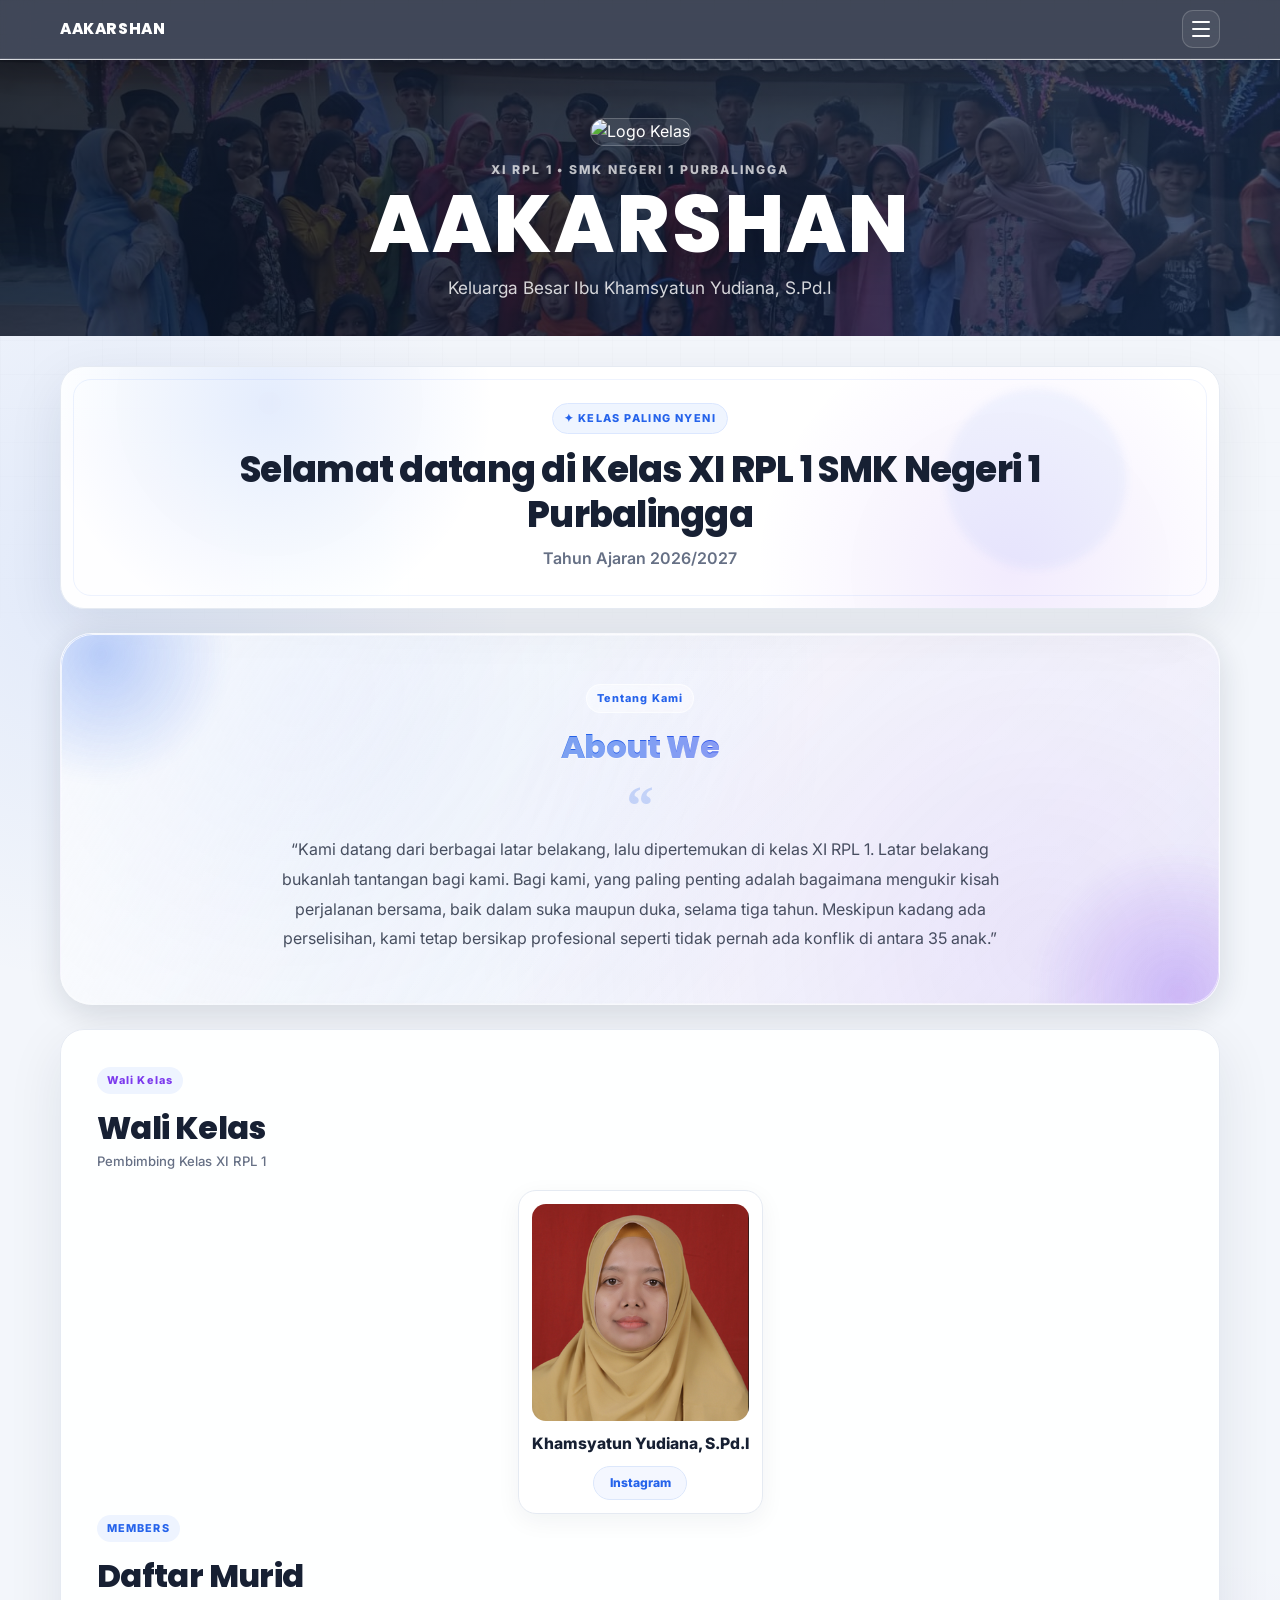
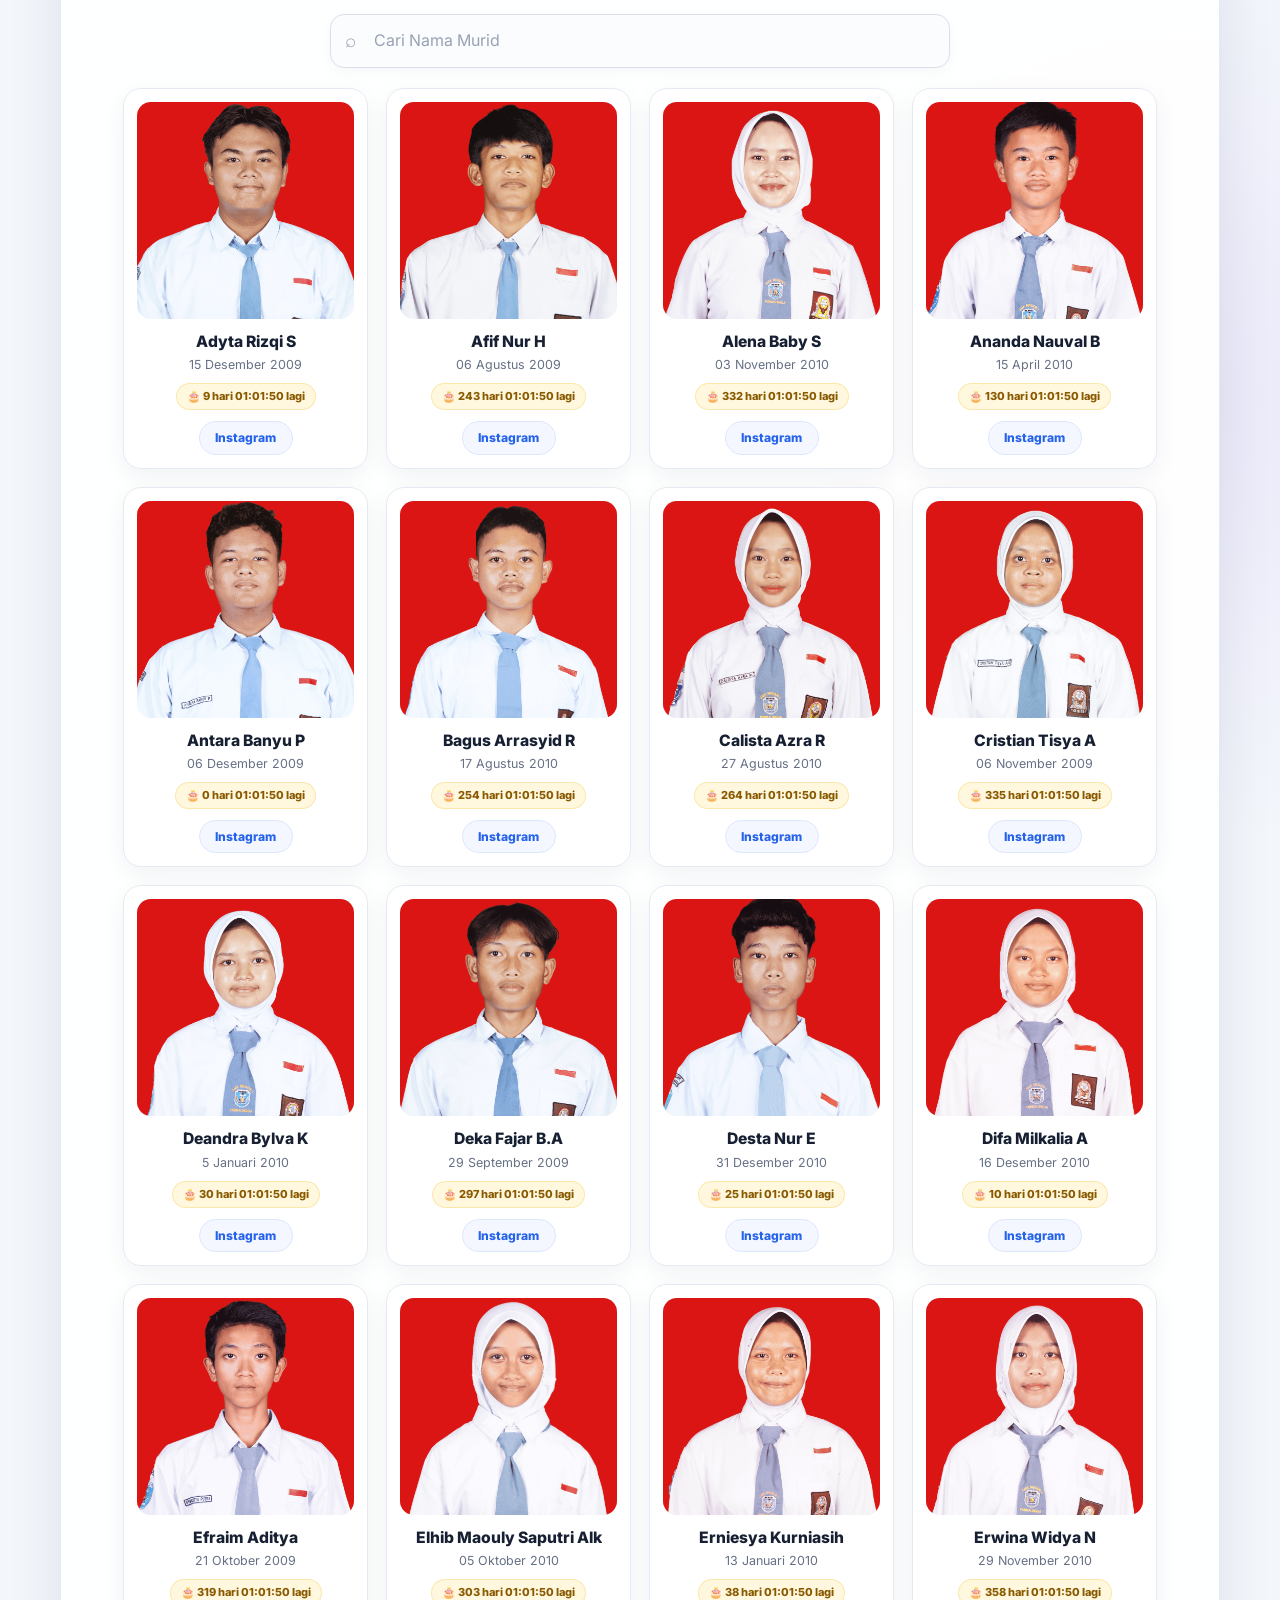
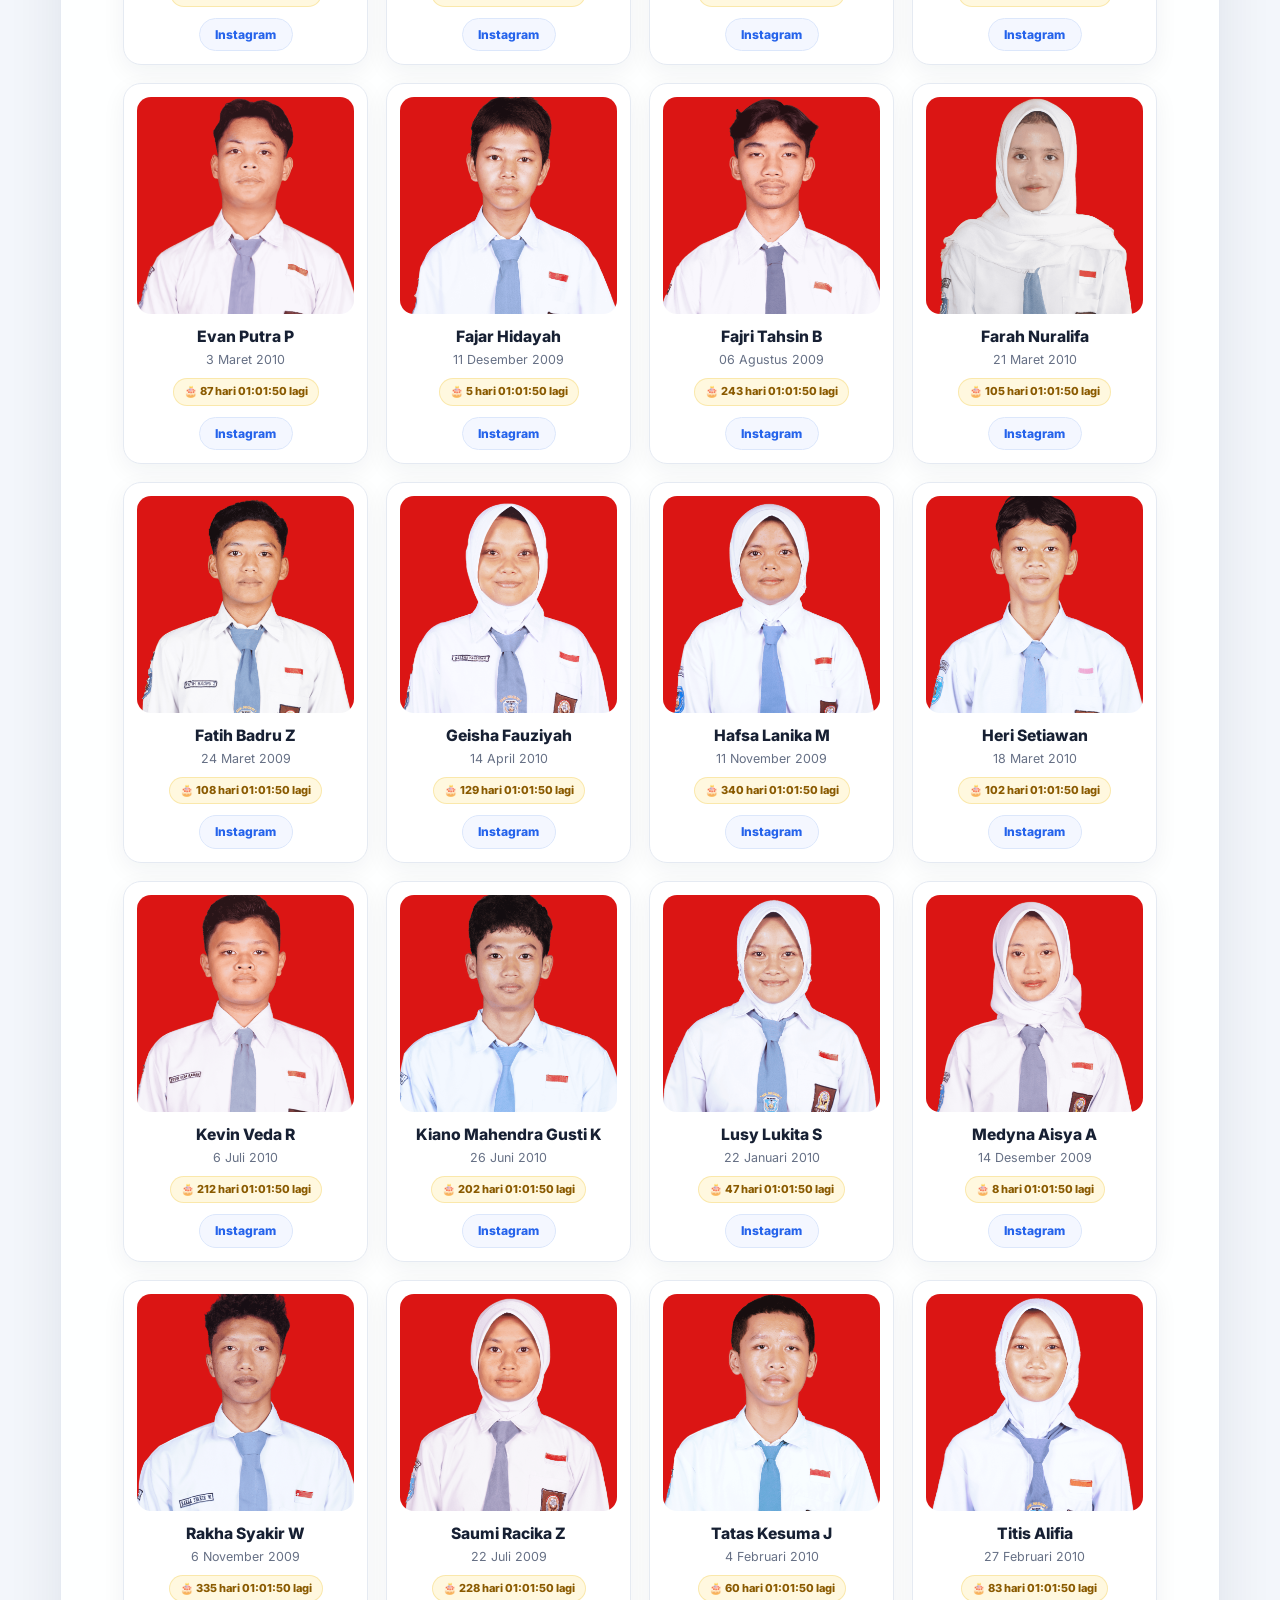
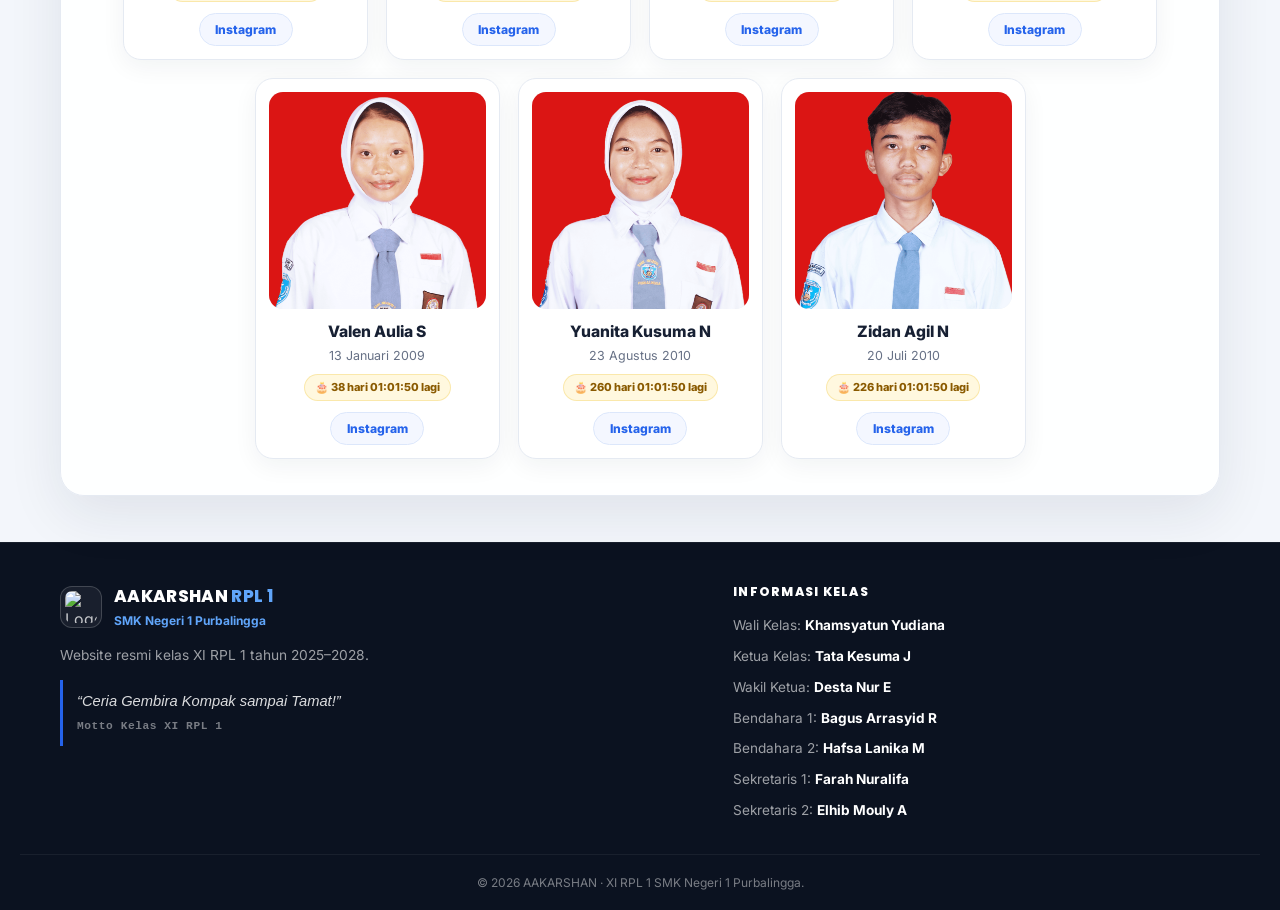
==== commit e43655bf: "commit 17" ====
--- a/index.html
+++ b/index.html
@@ -53,7 +53,7 @@
           <li><a href="struktur.html">Struktur Kelas</a></li>
           <li><a href="galeri.html">Galeri Kenangan</a></li>
           <li><a href="kelompok.html">Kelompok</a></li>
-          <li><a href="pesan.html">Saran</a></li>
+          <li><a href="pesan.html">Pesan</a></li>
         </ul>
       </nav>
     </div>
@@ -545,12 +545,12 @@
           </h3>
 
           <p>
-            -
-          </p>
-
-          <div
-            class="birthday-countdown"
-            data-birthday="-"
+            5 Januari 2010
+          </p>
+
+          <div
+            class="birthday-countdown"
+            data-birthday="5 Januari 2010"
           >
             Memuat countdown...
           </div>
@@ -647,12 +647,12 @@
           </h3>
 
           <p>
-            -
-          </p>
-
-          <div
-            class="birthday-countdown"
-            data-birthday="-"
+            16 Desember 2010
+          </p>
+
+          <div
+            class="birthday-countdown"
+            data-birthday="16 Desember 2010"
           >
             Memuat countdown...
           </div>
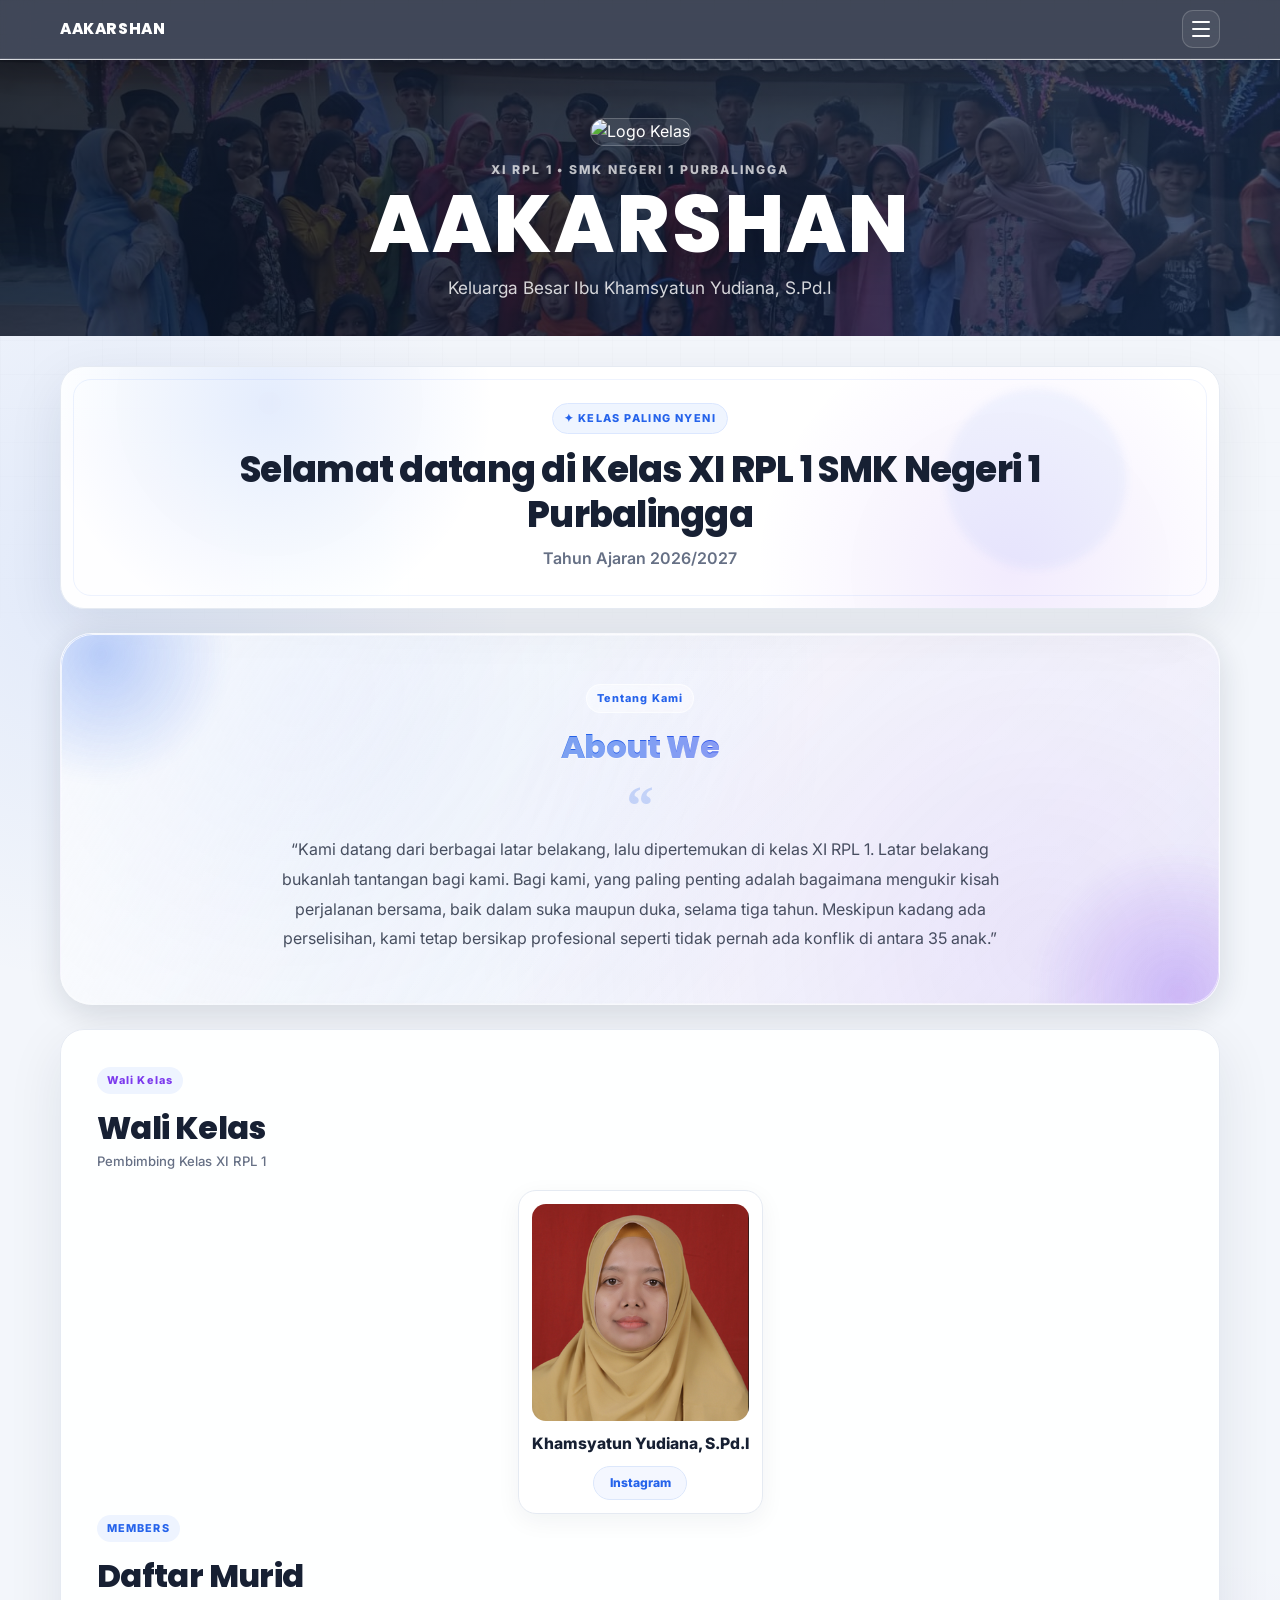
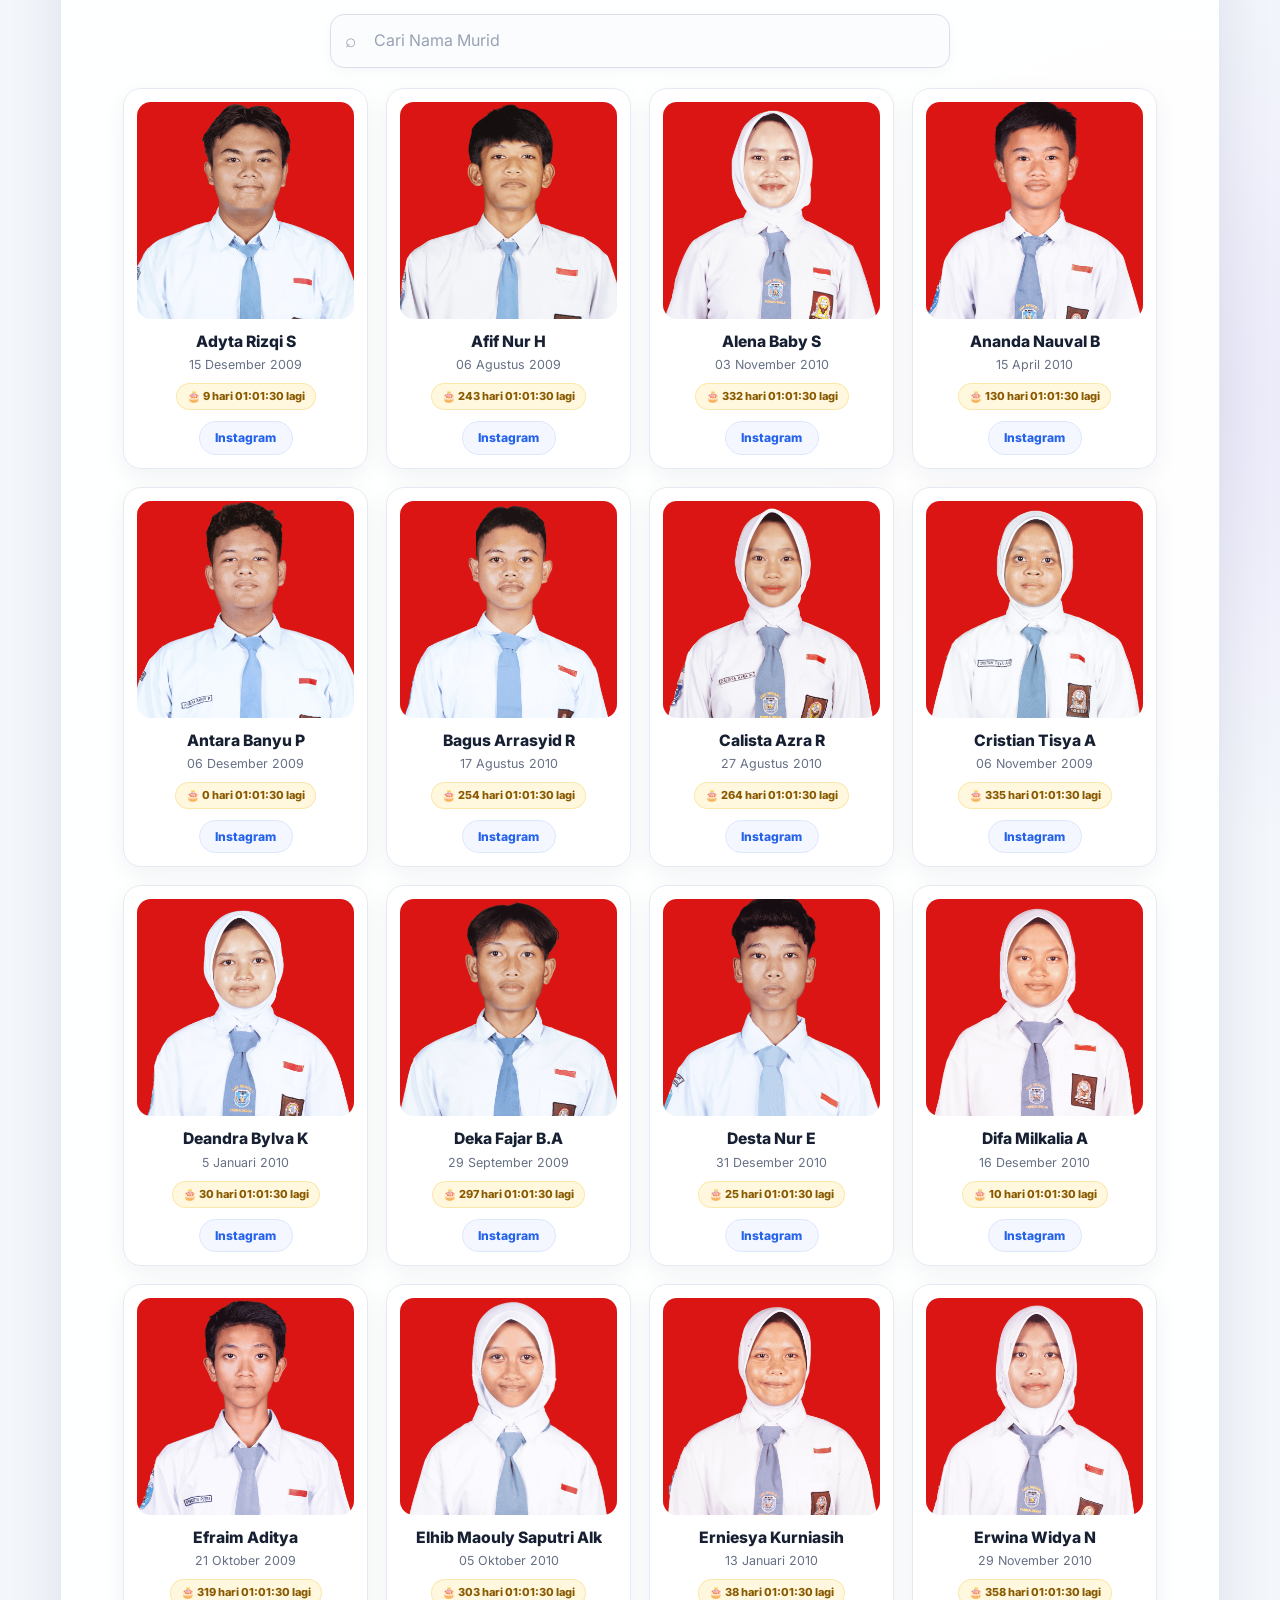
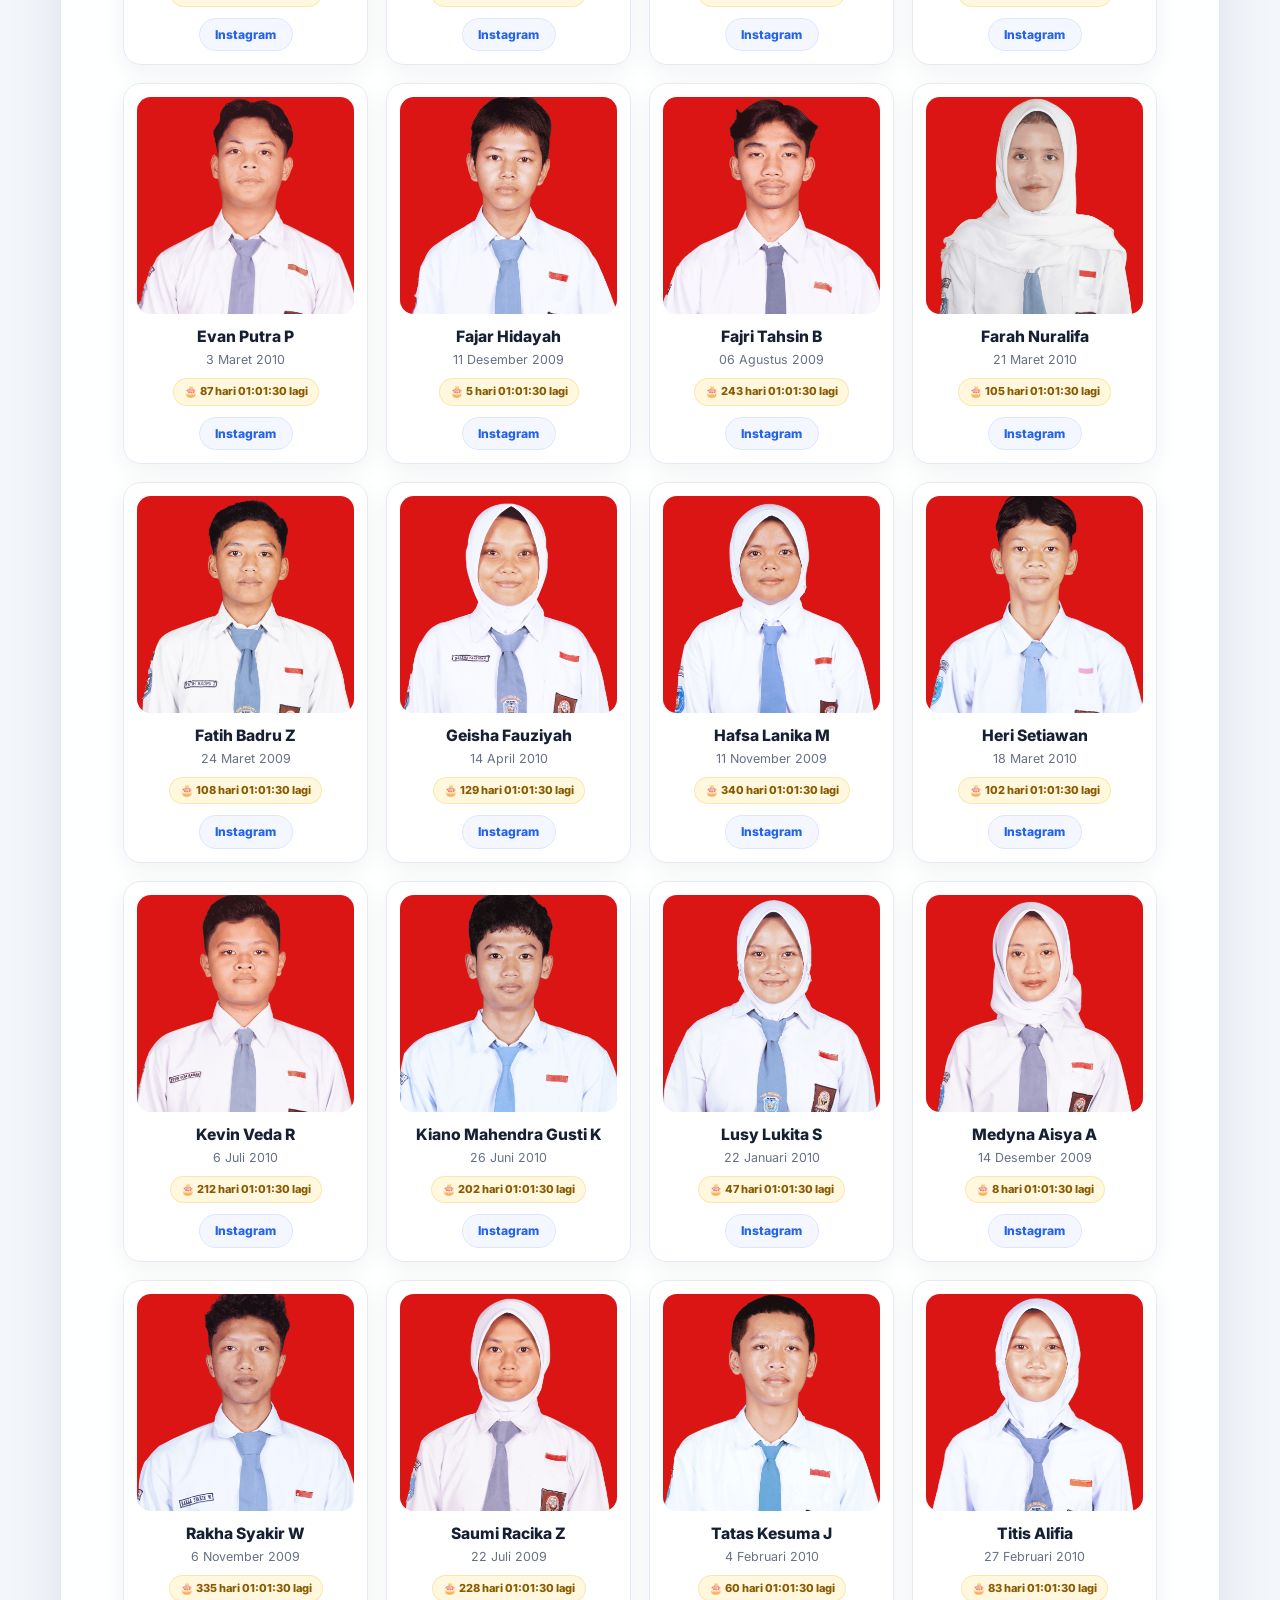
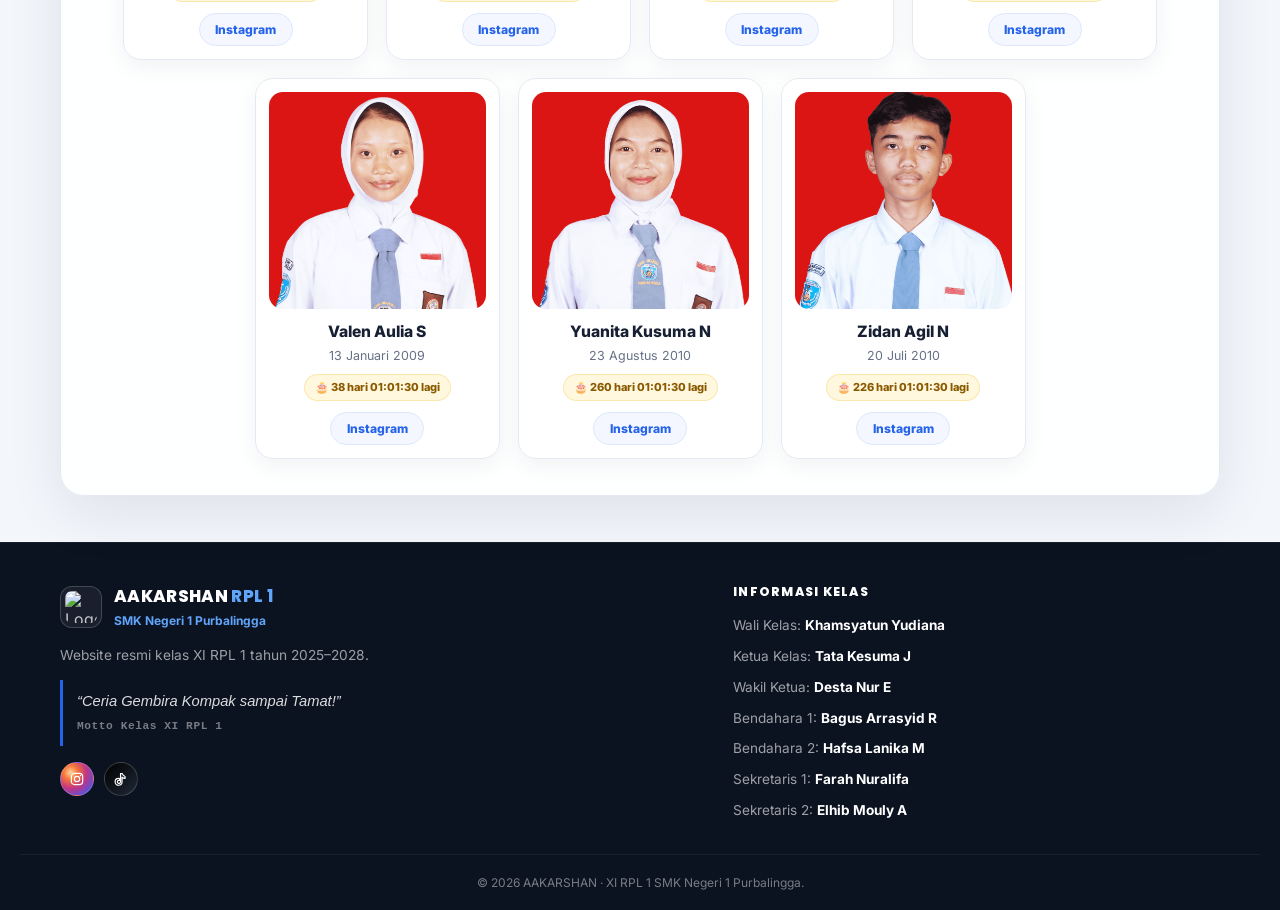
==== commit 39e128d2: "commit 18" ====
--- a/index.html
+++ b/index.html
@@ -1552,6 +1552,21 @@
           &ldquo;Ceria Gembira Kompak sampai Tamat!&rdquo;
           <span>Motto Kelas XI RPL 1</span>
         </blockquote>
+
+        <div class="footer-socials">
+          <a class="social-instagram" href="https://instagram.com/aakarshan.rpl1" target="_blank" rel="noopener noreferrer" aria-label="Instagram">
+            <svg viewBox="0 0 24 24" aria-hidden="true">
+              <rect x="3.5" y="3.5" width="17" height="17" rx="5"></rect>
+              <circle cx="12" cy="12" r="4"></circle>
+              <circle cx="17.2" cy="6.8" r="1.2" fill="currentColor" stroke="none"></circle>
+            </svg>
+          </a>
+          <a class="social-tiktok" href="https://www.tiktok.com/@aakarshan.rpl.1" target="_blank" rel="noopener noreferrer" aria-label="TikTok">
+            <svg viewBox="0 0 24 24" aria-hidden="true">
+              <path d="M14 4c.6 2 2.1 3.4 4.1 4.2v2.9c-1.6-.1-3.2-.7-4.5-1.8v6.9a5.2 5.2 0 1 1-5.2-5.2c.4 0 .8.1 1.2.2v2.9a2.3 2.3 0 1 0 1.7 2.2V4h2.7Z"></path>
+            </svg>
+          </a>
+        </div>
       </div>
 
       <div class="footer-info">
--- a/style.css
+++ b/style.css
@@ -991,6 +991,52 @@
   letter-spacing: 0.05em;
 }
 
+.footer-socials {
+  display: flex;
+  align-items: center;
+  gap: 10px;
+  margin-top: 16px;
+}
+
+.footer-socials a {
+  display: inline-flex;
+  align-items: center;
+  justify-content: center;
+  width: 34px;
+  height: 34px;
+  padding: 0;
+  border: 1px solid rgba(255, 255, 255, 0.18);
+  border-radius: 50%;
+  background: rgba(255, 255, 255, 0.05);
+  color: #fff;
+  transition: transform 0.2s ease, background 0.2s ease, border-color 0.2s ease;
+}
+
+.footer-socials a:hover {
+  transform: translateY(-2px);
+  background: rgba(96, 165, 250, 0.12);
+  border-color: rgba(96, 165, 250, 0.4);
+}
+
+.footer-socials svg {
+  display: block;
+  width: 16px;
+  height: 16px;
+  fill: none;
+  stroke: currentColor;
+  stroke-width: 1.8;
+  stroke-linecap: round;
+  stroke-linejoin: round;
+}
+
+.footer-socials .social-instagram {
+  background: radial-gradient(circle at 30% 30%, #ffd6a5, #f77737 22%, #c13584 50%, #5b51d8 80%);
+}
+
+.footer-socials .social-tiktok {
+  background: linear-gradient(135deg, #000 0%, #1f2937 100%);
+}
+
 .footer-info h4 {
   margin-bottom: 14px;
   font: 800 0.78rem Poppins, Arial;
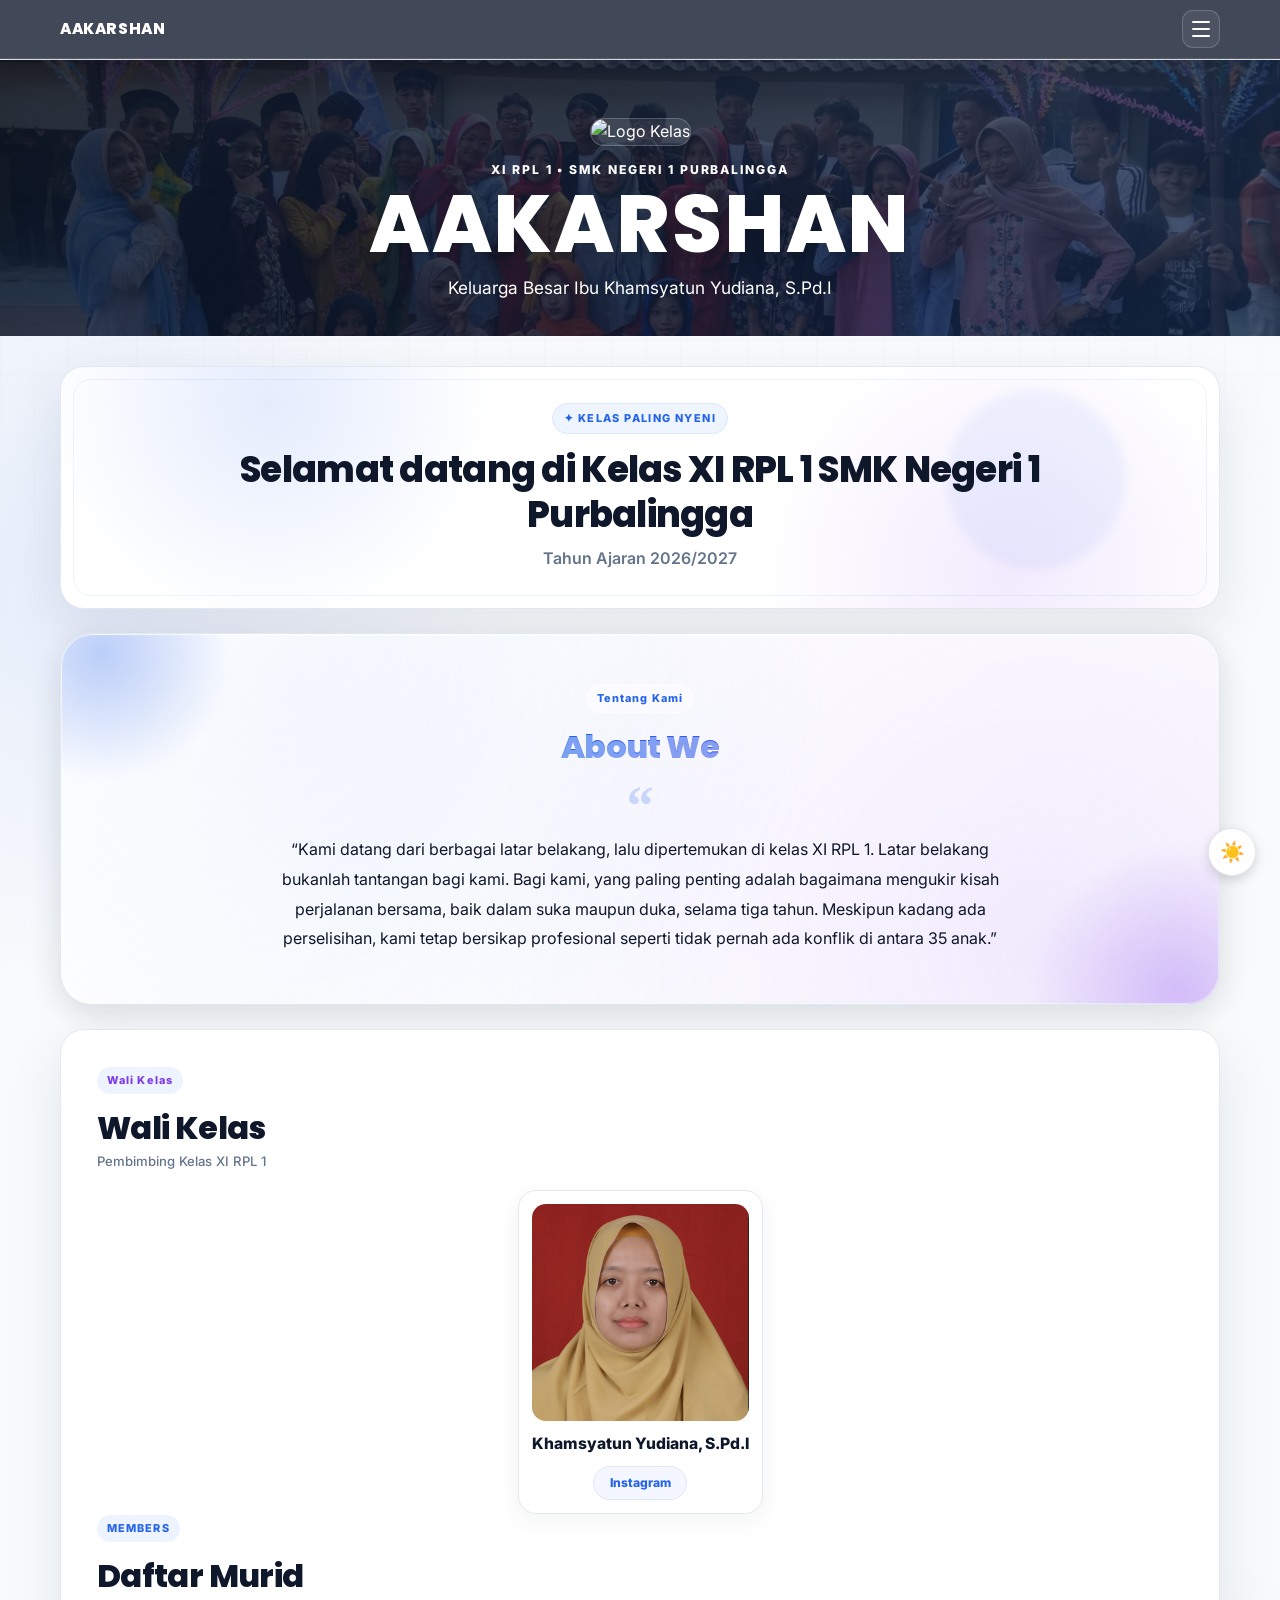
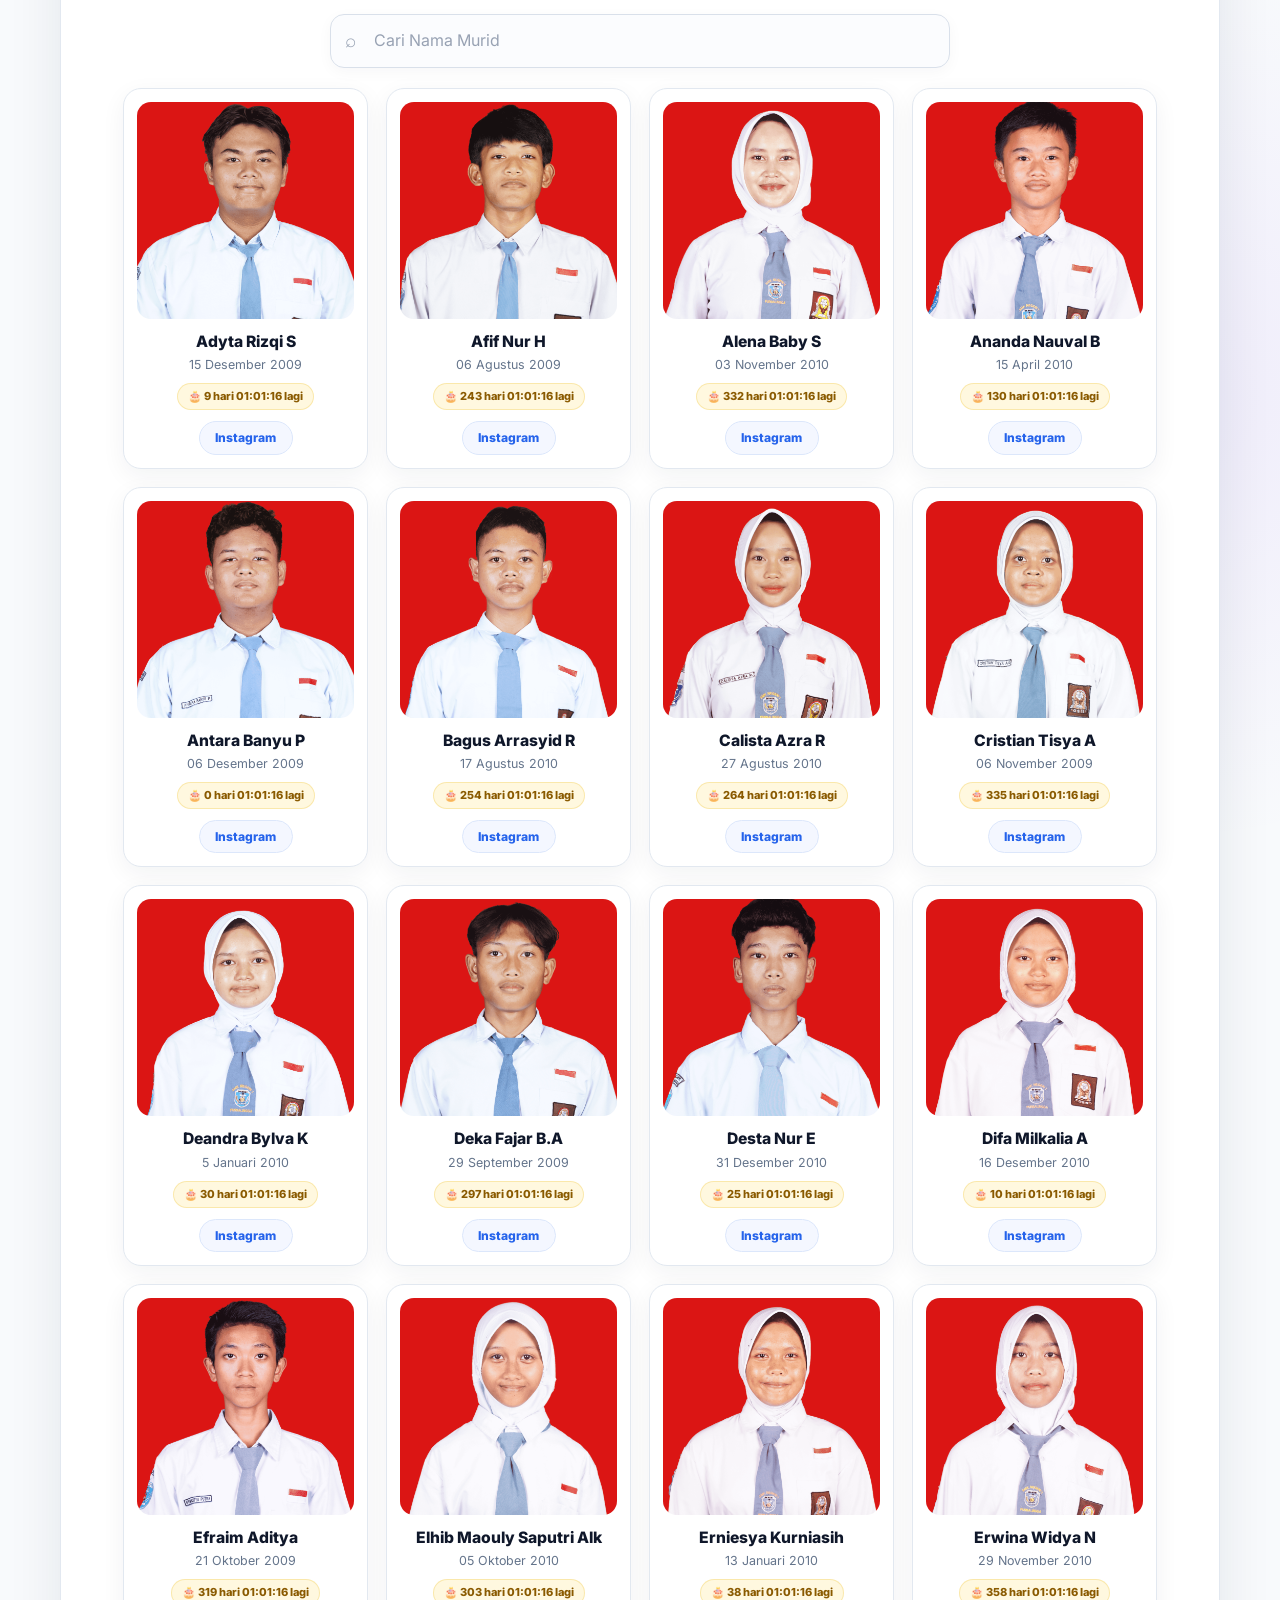
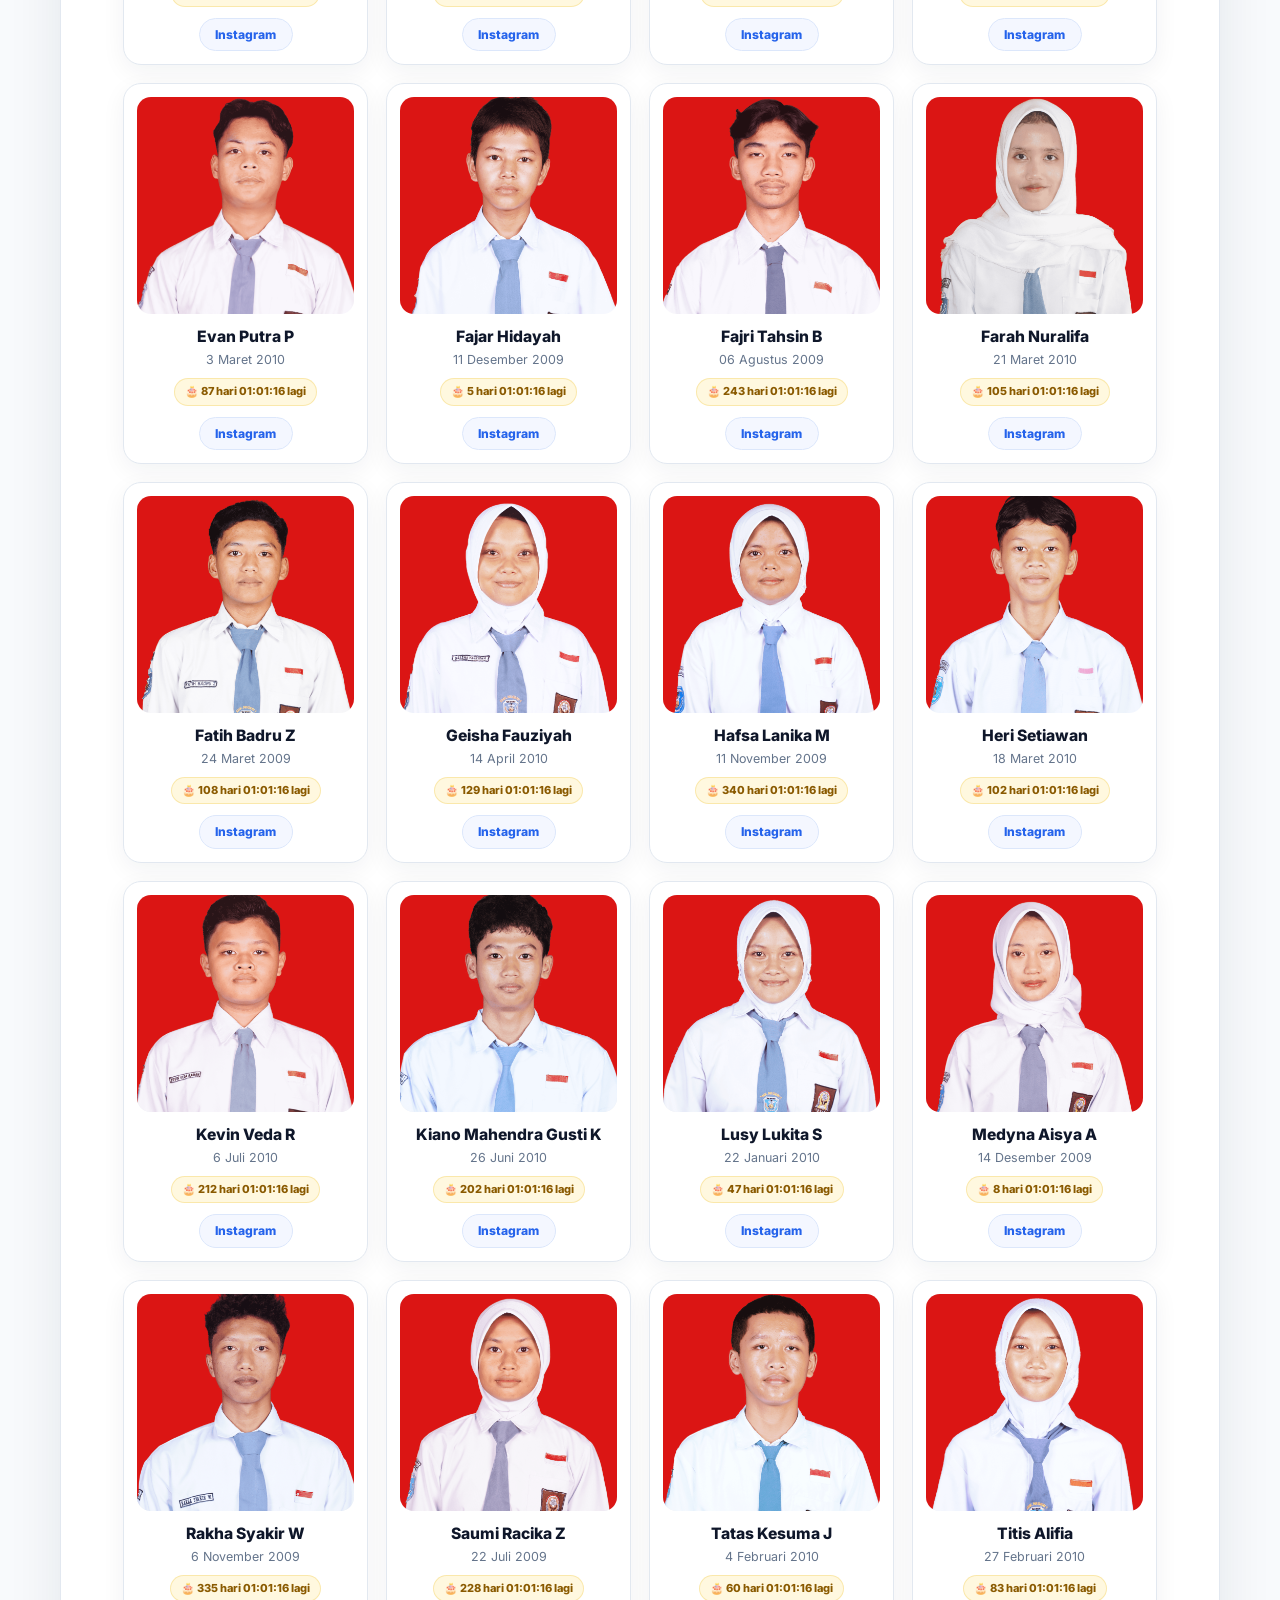
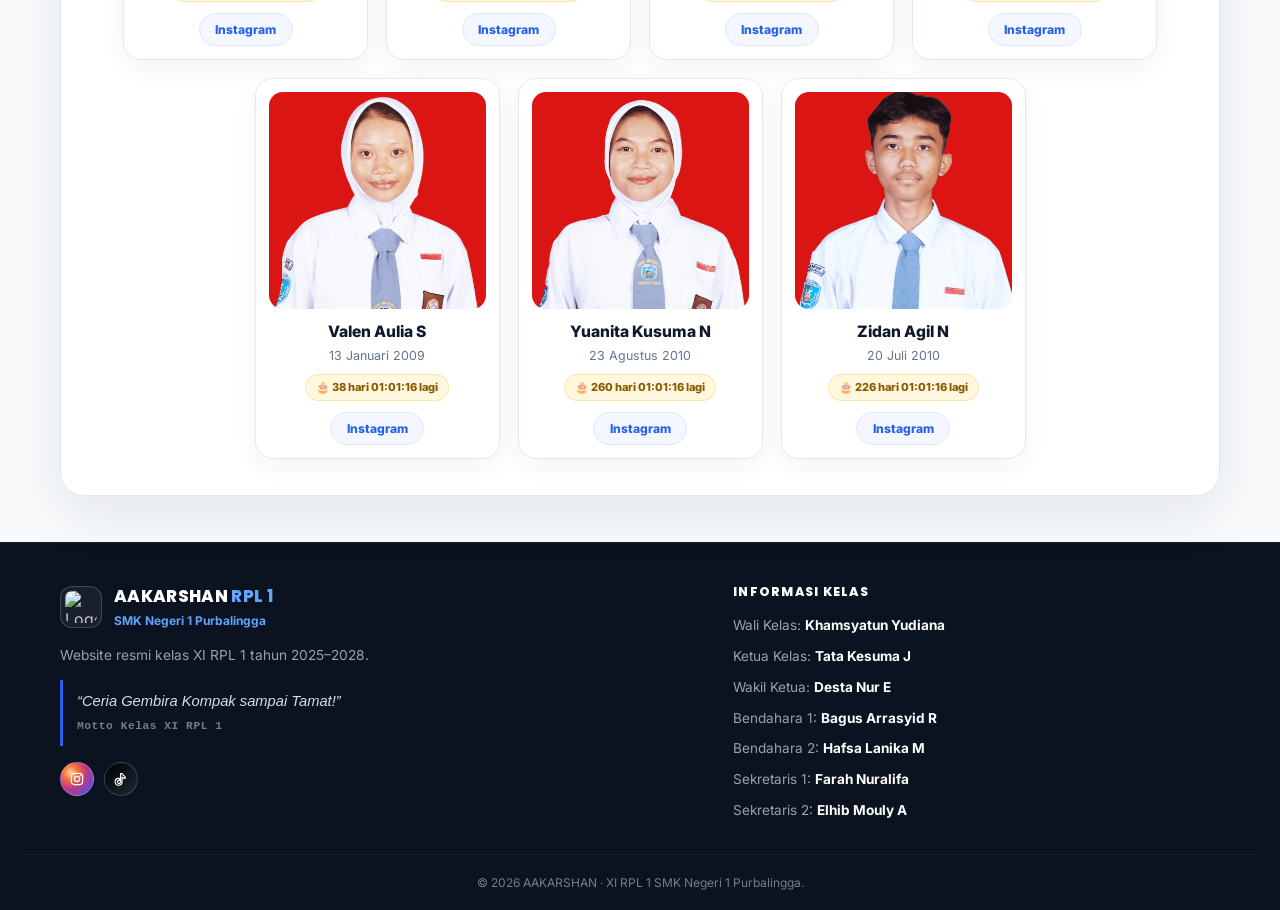
==== commit 8563a946: "Dark Mode" ====
--- a/index.html
+++ b/index.html
@@ -20,6 +20,10 @@
 
   <!-- CSS -->
   <link rel="stylesheet" href="style.css">
+  <script>
+    const savedTheme = localStorage.getItem('aakarshan-theme') || 'light';
+    document.documentElement.setAttribute('data-theme', savedTheme);
+  </script>
 </head>
 
 <body>
@@ -1588,6 +1592,11 @@
     </div>
   </footer>
 
+  <!-- Tombol Pengubah Tema Floating -->
+  <button id="themeToggleBtn" class="theme-toggle-btn" aria-label="Ubah Tema">
+    <span id="themeIcon">☀️</span>
+  </button>
+
 </body>
 
 </html>
--- a/style.css
+++ b/style.css
@@ -2062,4 +2062,82 @@
   white-space: normal;
 }
 
-.navbar ul::after { display: none; } /* indikator pill tidak dipakai di mode dropdown */+.navbar ul::after { display: none; } /* indikator pill tidak dipakai di mode dropdown */
+
+/* =========================================================
+   TEMA TERANG & GELAP (Variables & Tombol Floating)
+   ========================================================= */
+:root {
+  /* Default: Light Mode */
+  --bg-main: #f8fafc;
+  --surface-solid: #ffffff;
+  --line: #e2e8f0;
+  --ink: #0f172a;
+  --muted: #64748b;
+}
+
+[data-theme="dark"] {
+  /* Dark Mode */
+  --bg-main: #020617;
+  --surface-solid: #0f172a;
+  --line: #1e293b;
+  --ink: #f8fafc;
+  --muted: #94a3b8;
+}
+
+body {
+  background-color: var(--bg-main);
+  color: var(--ink);
+  transition: background-color 0.3s ease, color 0.3s ease;
+}
+
+/* Mengubah warna latar kartu/box tanpa mengubah hero */
+.box, .card, .piket-card, .day-card {
+  background-color: var(--surface-solid);
+  border: 1px solid var(--line);
+  color: var(--ink);
+}
+
+/* Warna teks umum di luar hero */
+main h2, main h3, main p, .about-text {
+  color: var(--ink);
+}
+
+/* 🔒 KUNCI WARNA TEKS HERO / HEADER AGAR TIDAK DIUBAH TEMA */
+.hero, 
+.hero h1, 
+.hero h2, 
+.hero h3, 
+.hero p, 
+.hero span {
+  color: #ffffff !important; /* Memaksa warna tulisan tetap putih/terang */
+}
+
+/* --- Styling Tombol Floating di Pojok Kanan Bawah --- */
+.theme-toggle-btn {
+  position: fixed;
+  bottom: 24px;
+  right: 24px;
+  width: 48px;
+  height: 48px;
+  border-radius: 50%;
+  background-color: var(--surface-solid);
+  color: var(--ink);
+  border: 1px solid var(--line);
+  box-shadow: 0 4px 12px rgba(0, 0, 0, 0.15);
+  cursor: pointer;
+  display: flex;
+  align-items: center;
+  justify-content: center;
+  font-size: 1.25rem;
+  z-index: 9999;
+  transition: transform 0.2s ease, background-color 0.3s ease, border-color 0.3s ease;
+}
+
+.theme-toggle-btn:hover {
+  transform: scale(1.1);
+}
+
+.theme-toggle-btn:active {
+  transform: scale(0.95);
+}
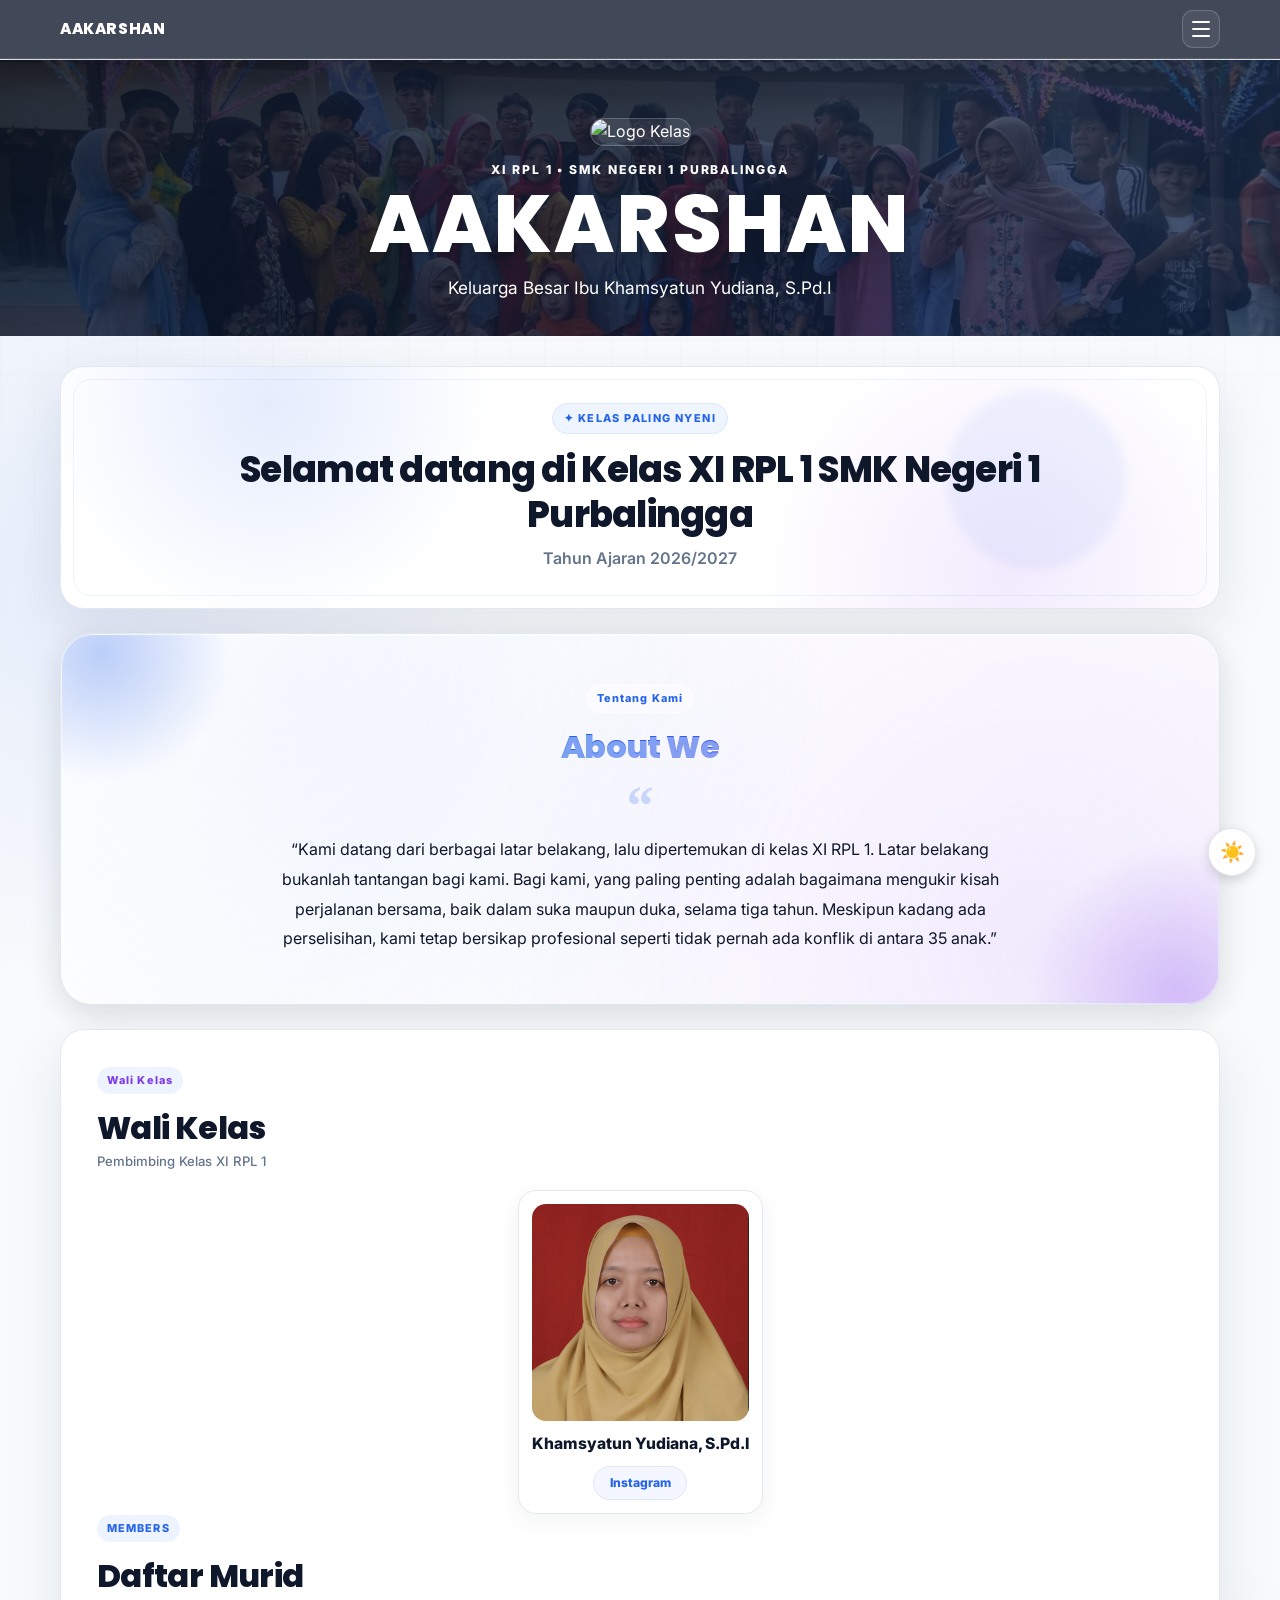
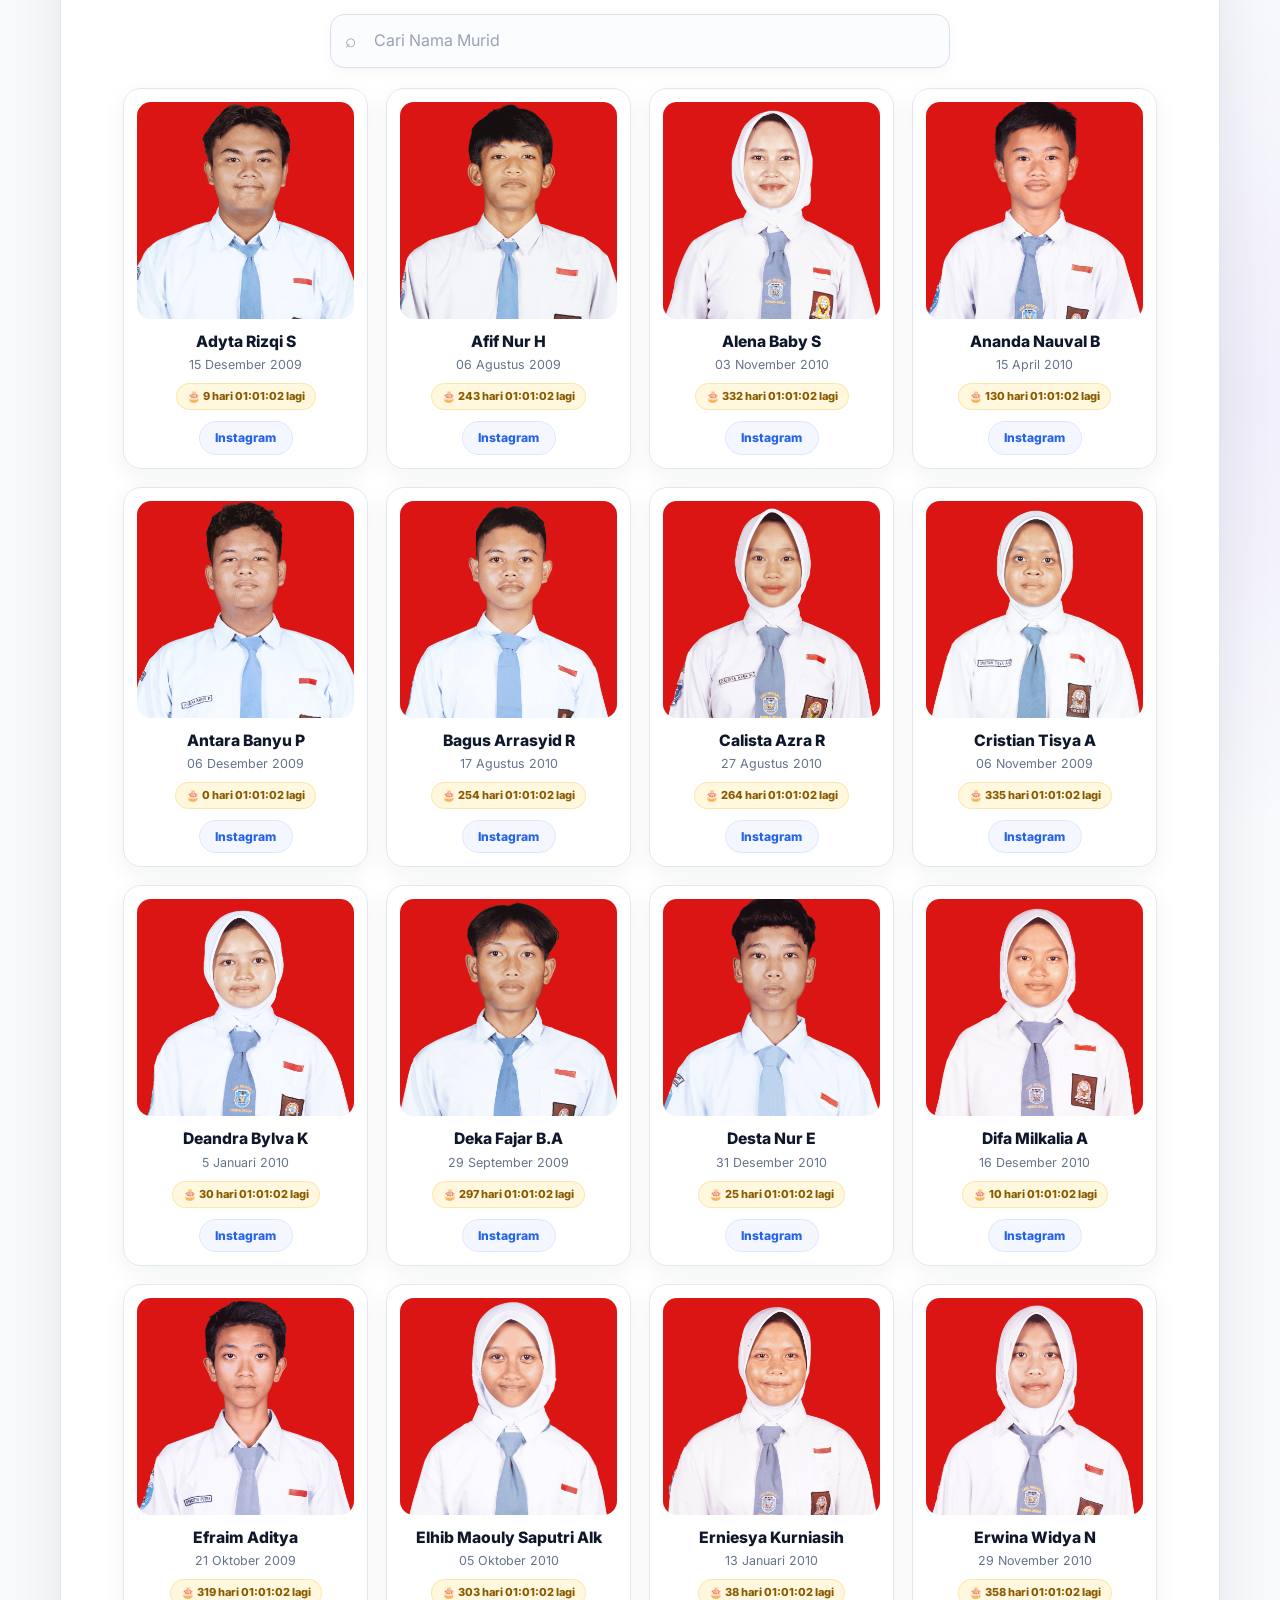
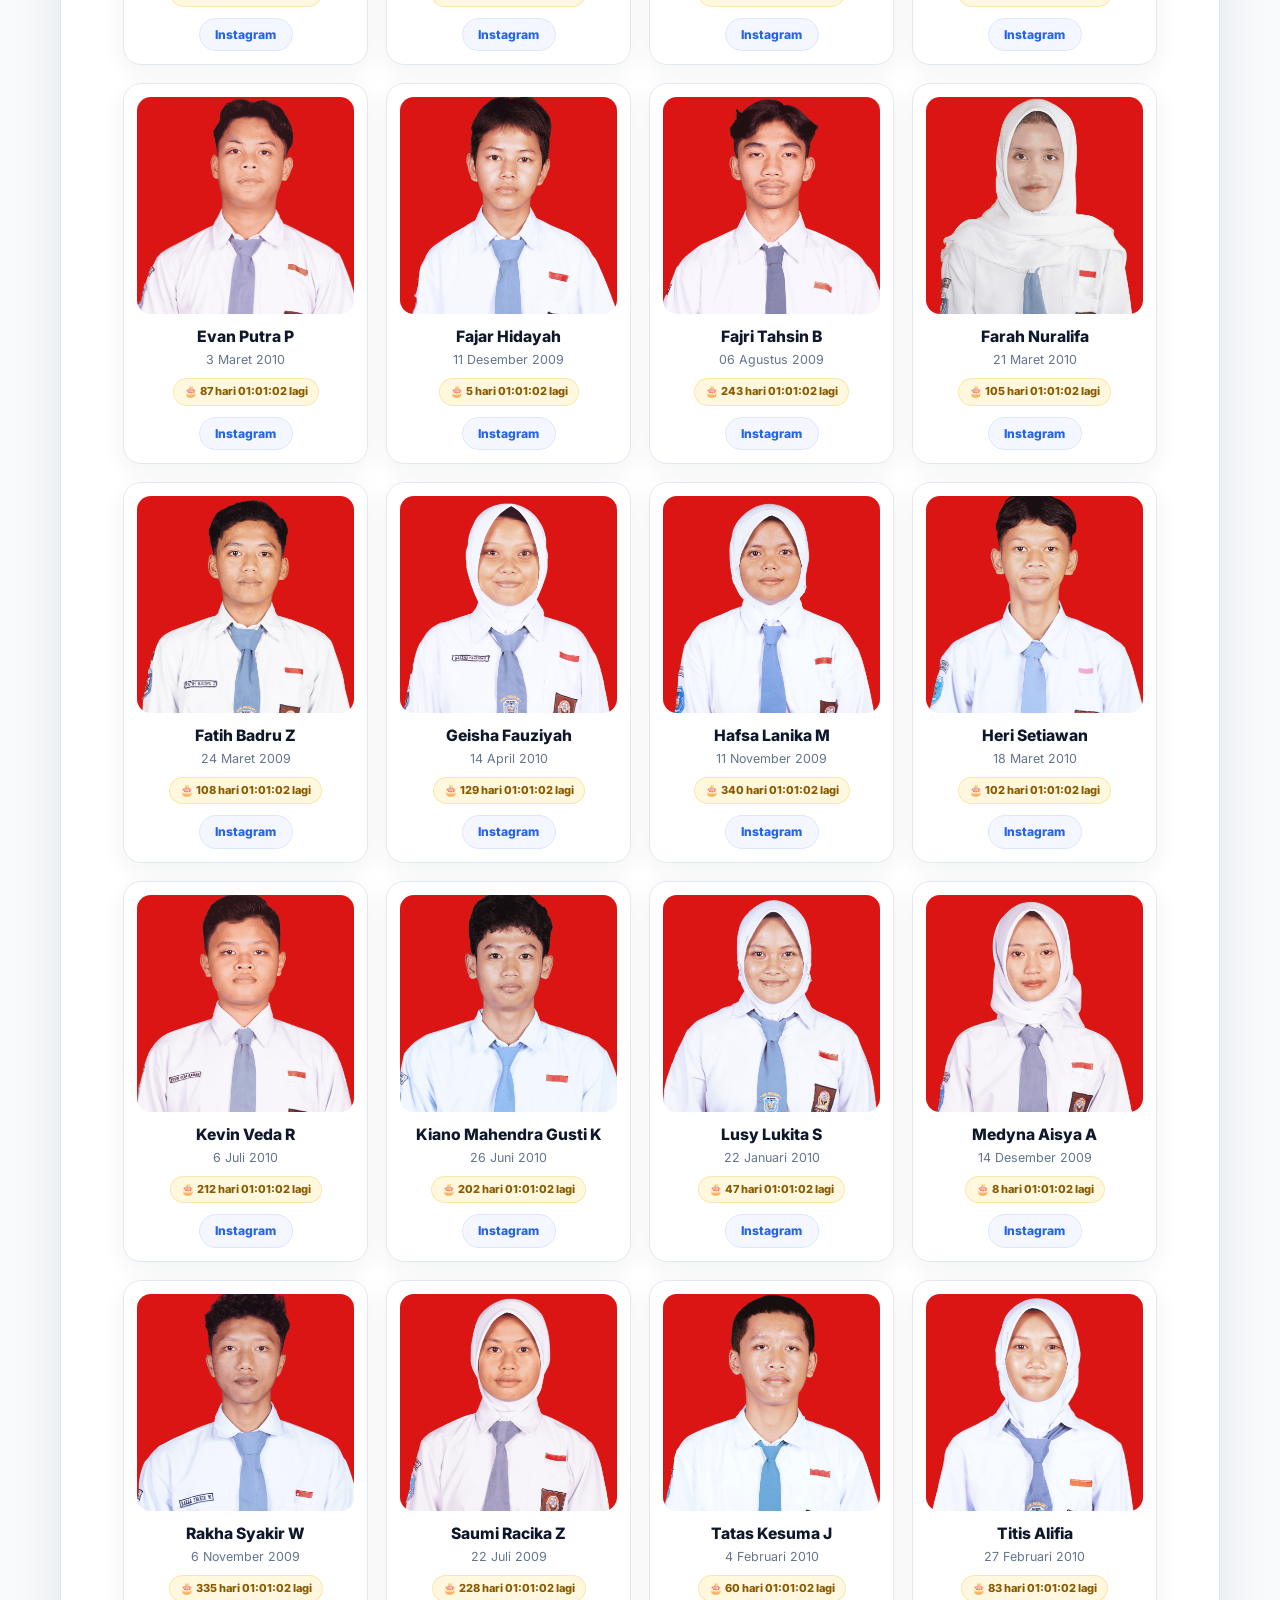
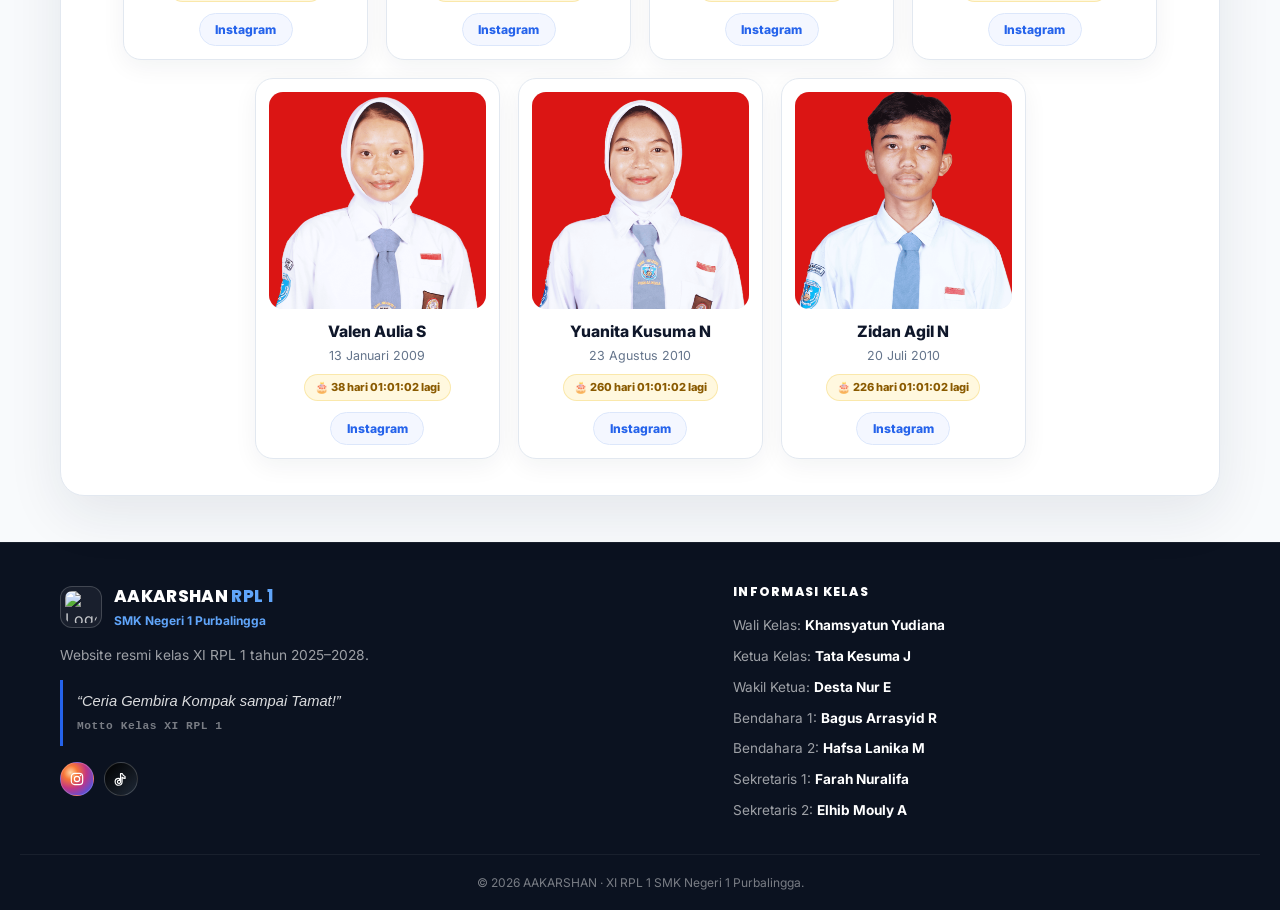
==== commit 82ba81b7: "fix bug" ====
--- a/index.html
+++ b/index.html
@@ -1598,5 +1598,4 @@
   </button>
 
 </body>
-
 </html>
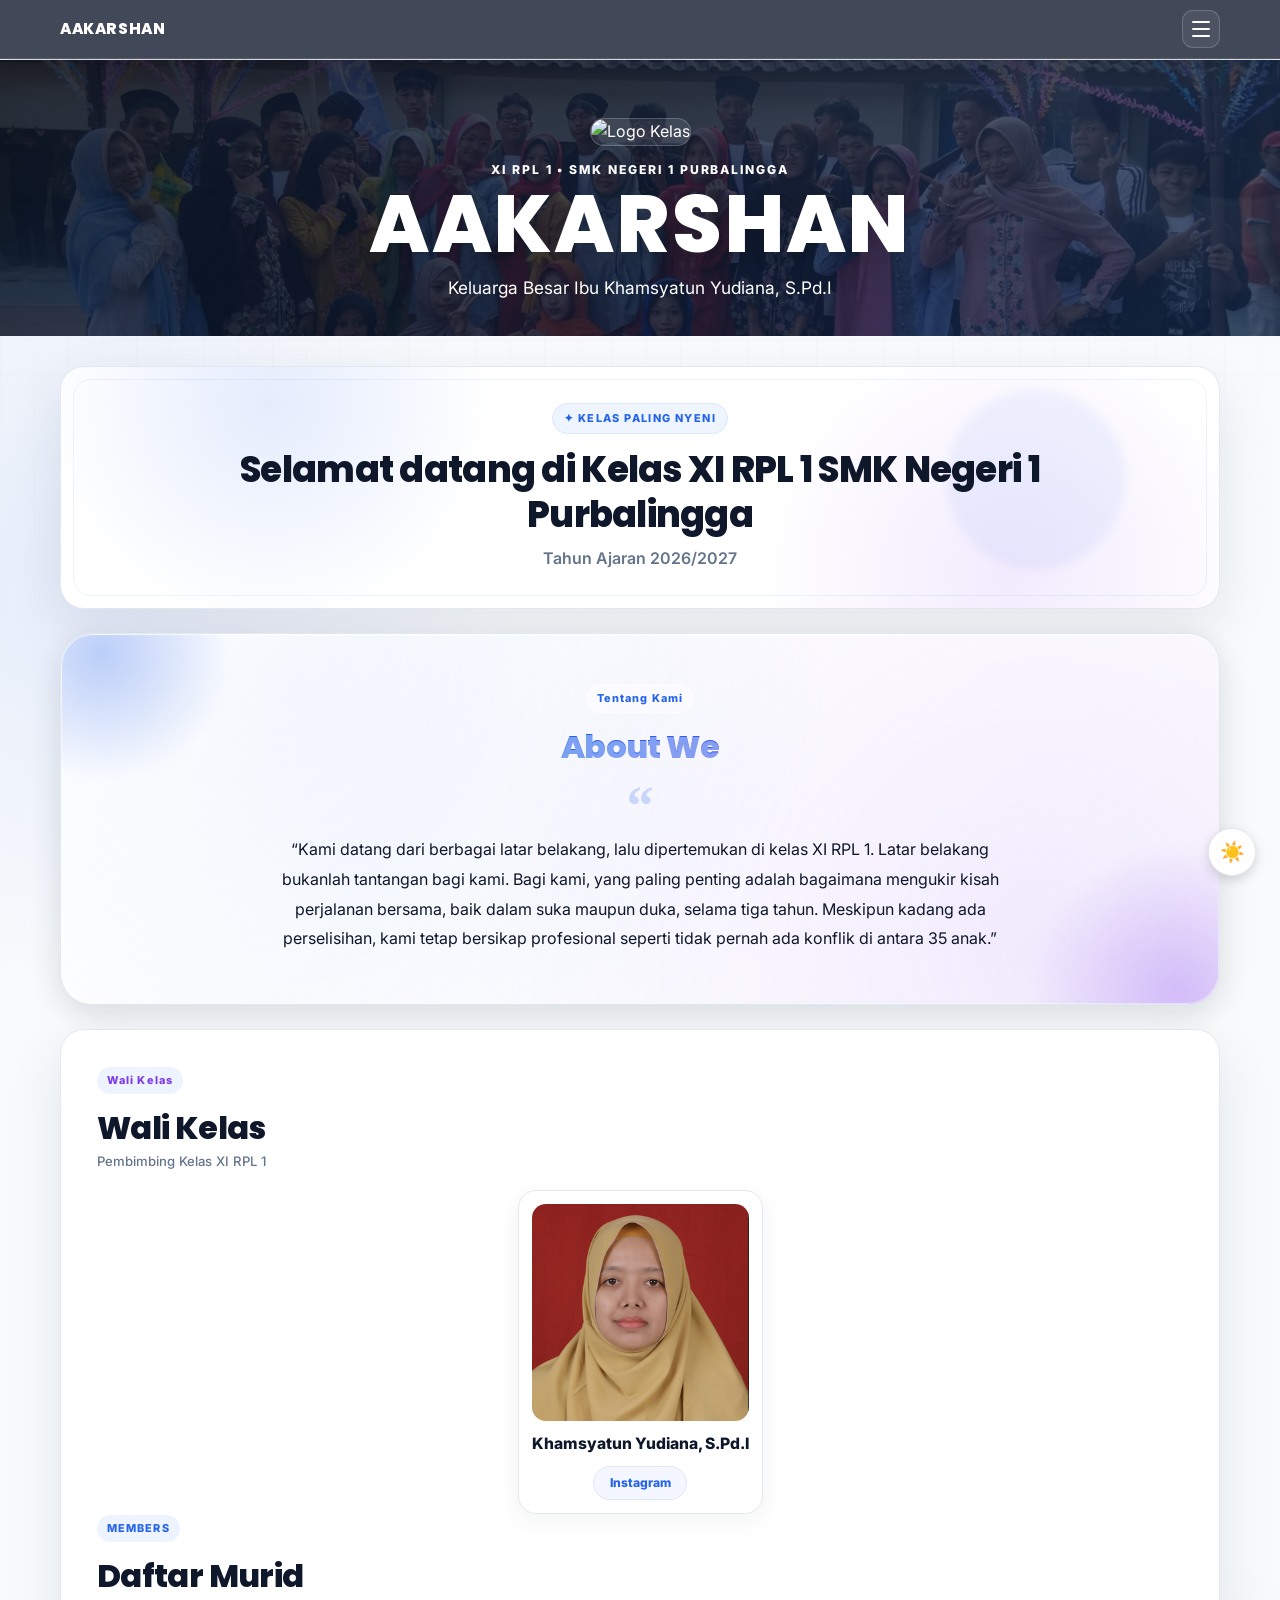
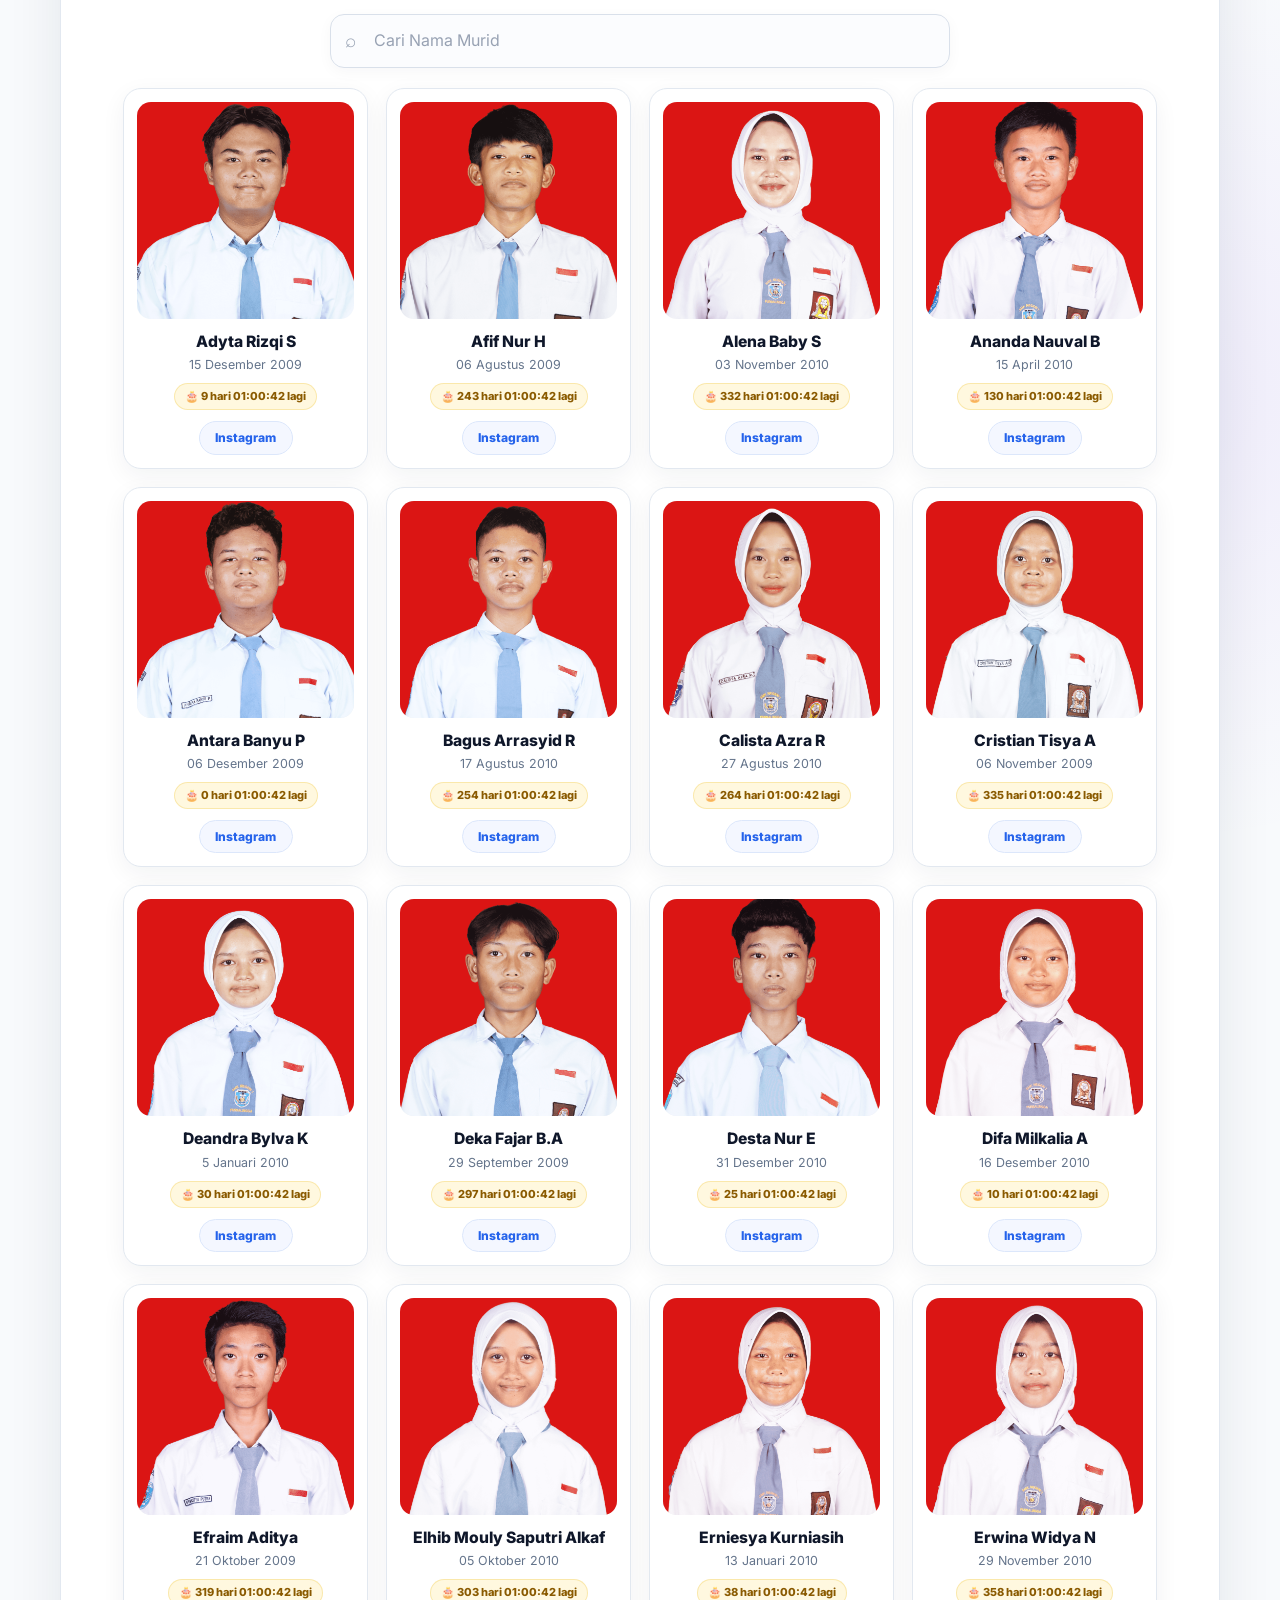
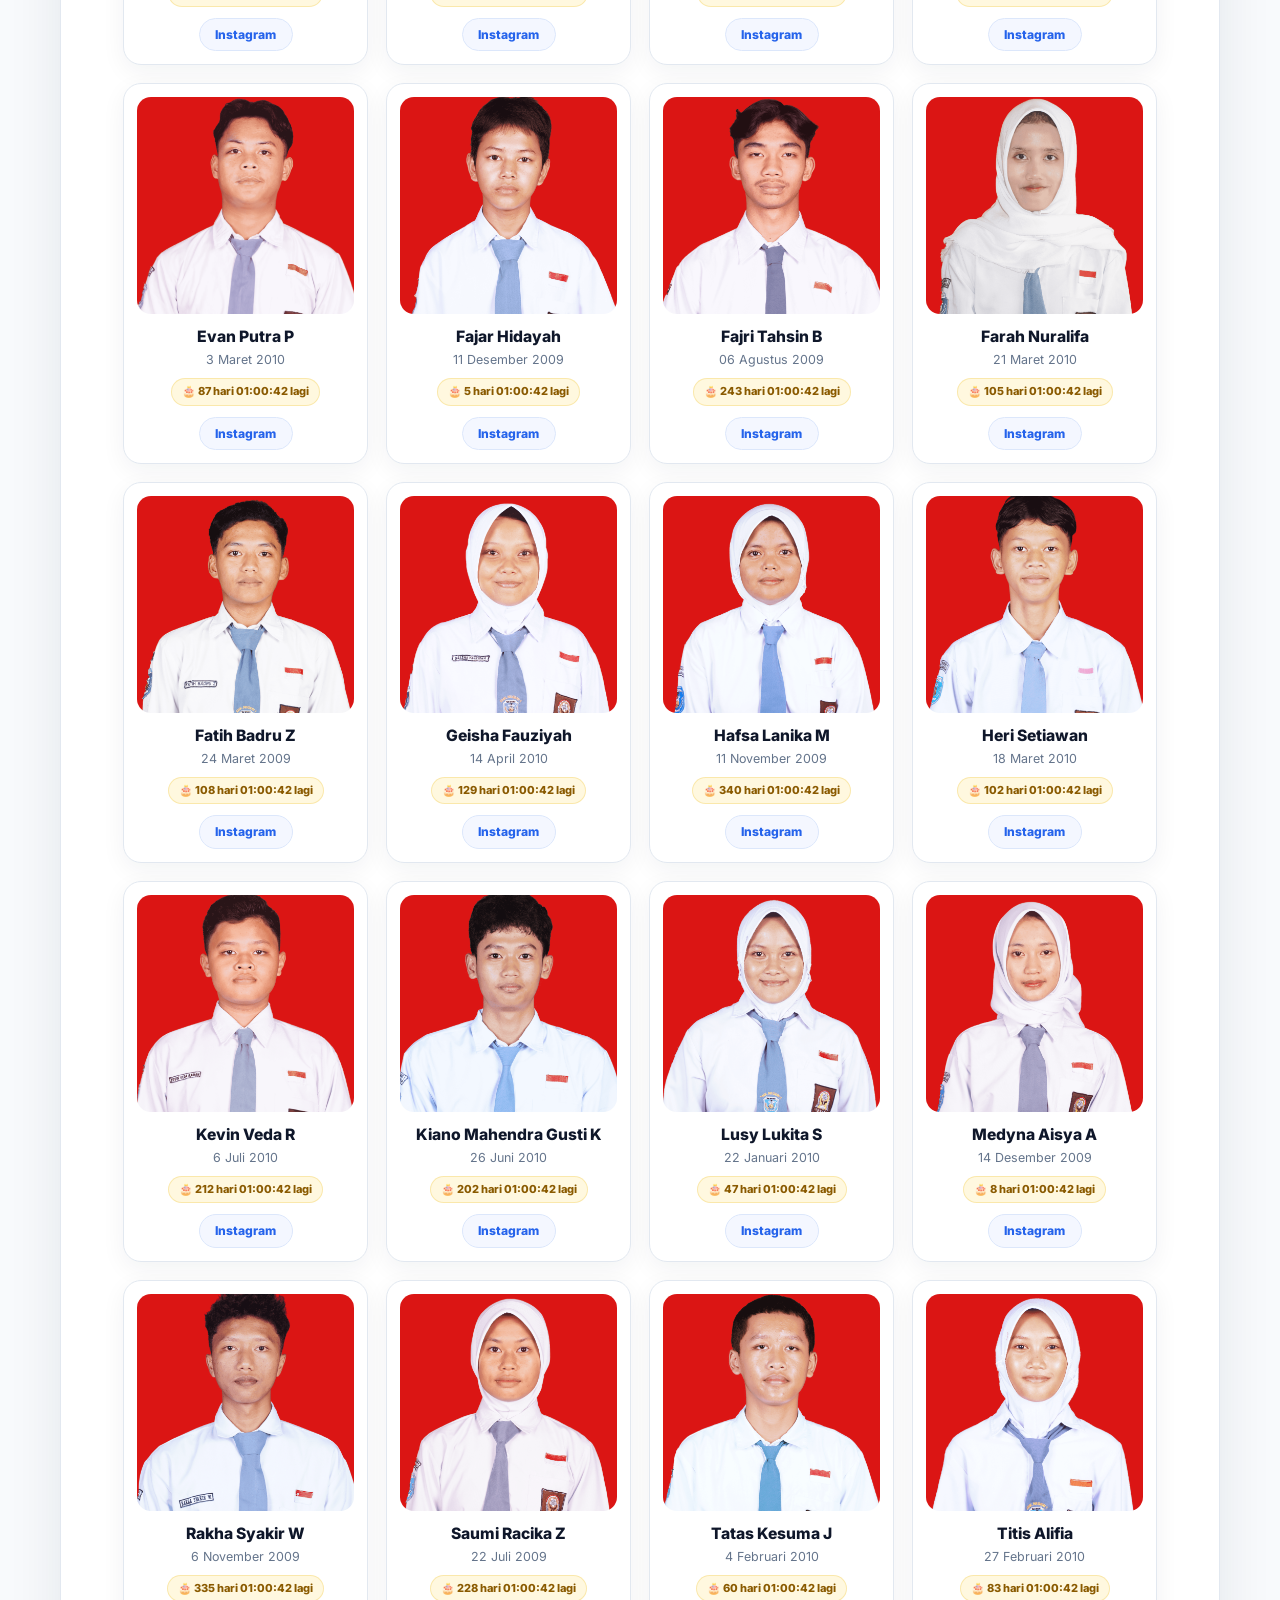
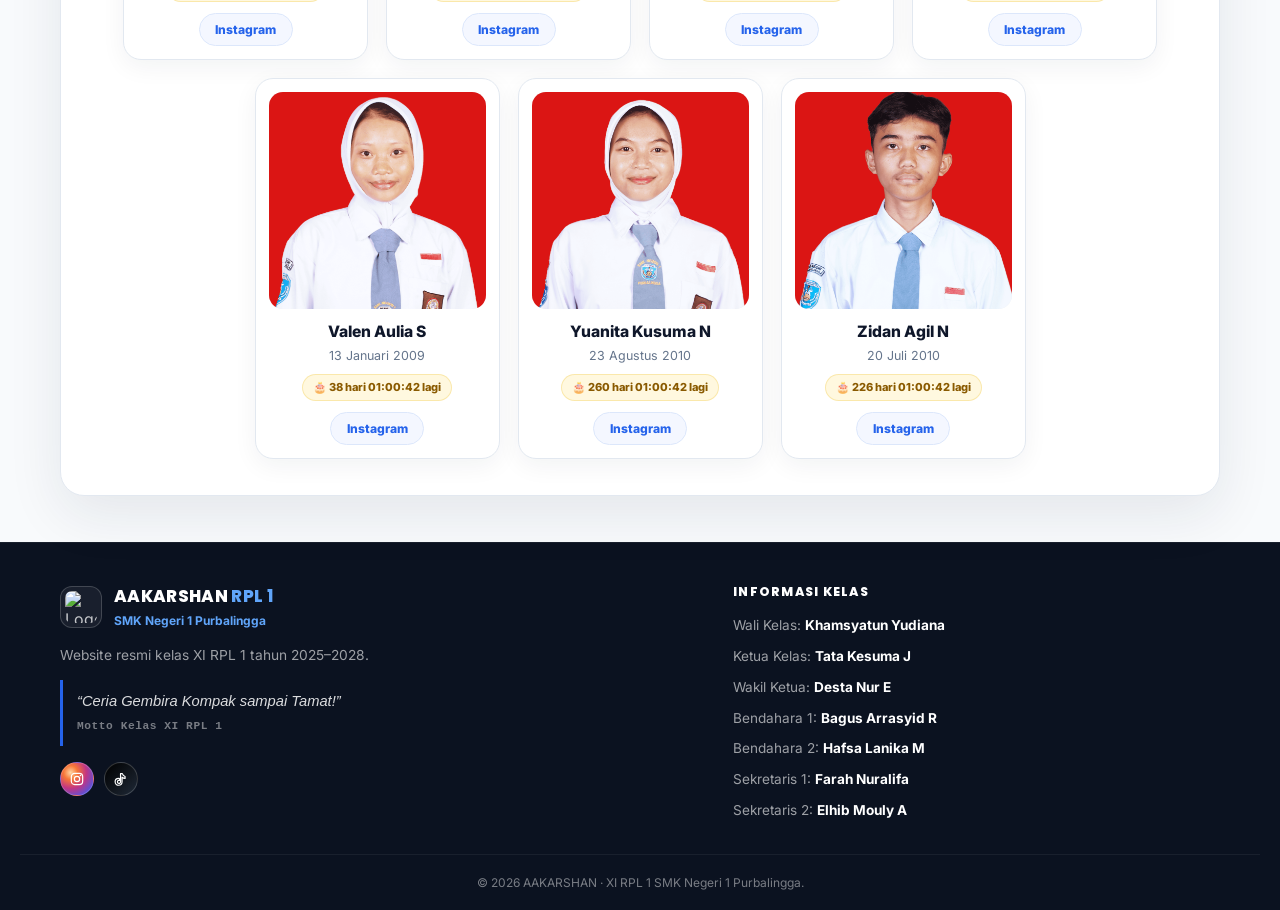
==== commit b78d3f85: "fix bug" ====
--- a/index.html
+++ b/index.html
@@ -715,7 +715,7 @@
           >
 
           <h3>
-            Elhib Maouly Saputri Alk
+            Elhib Mouly Saputri Alkaf
           </h3>
 
           <p>
